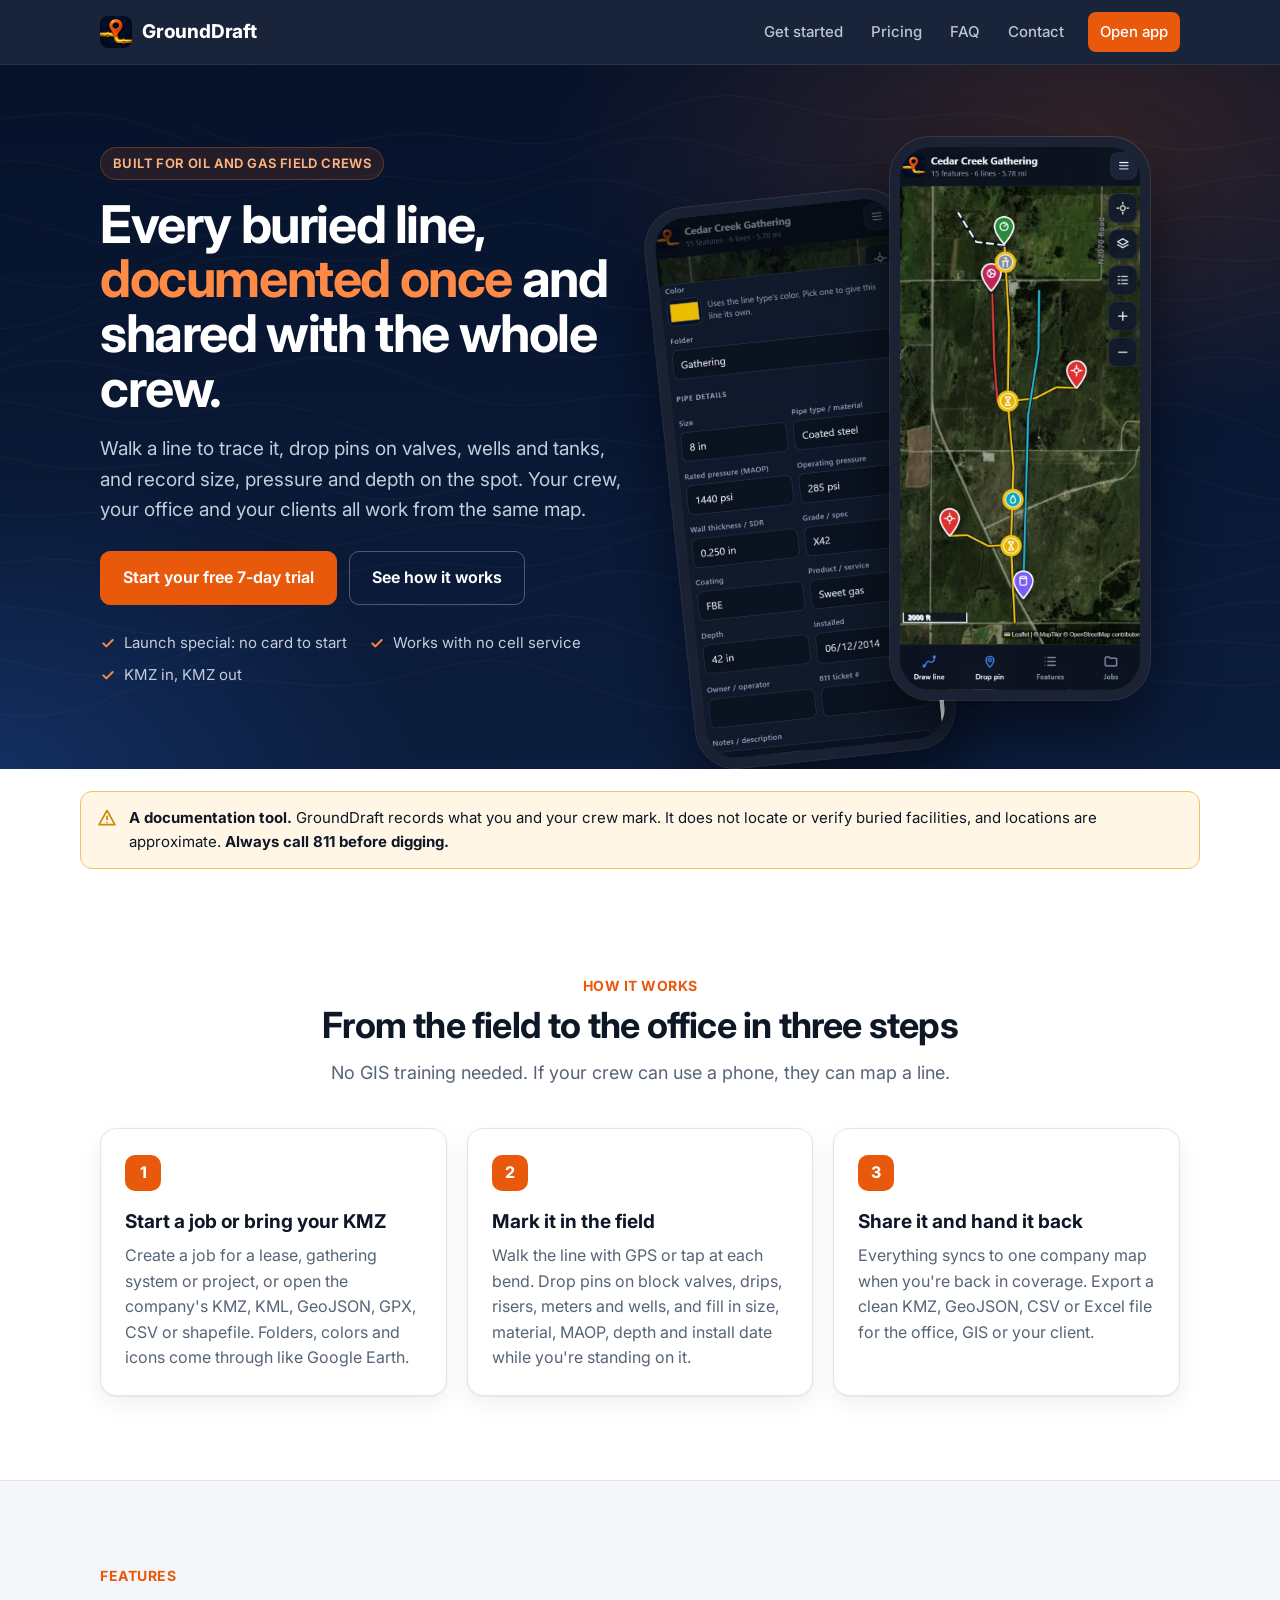
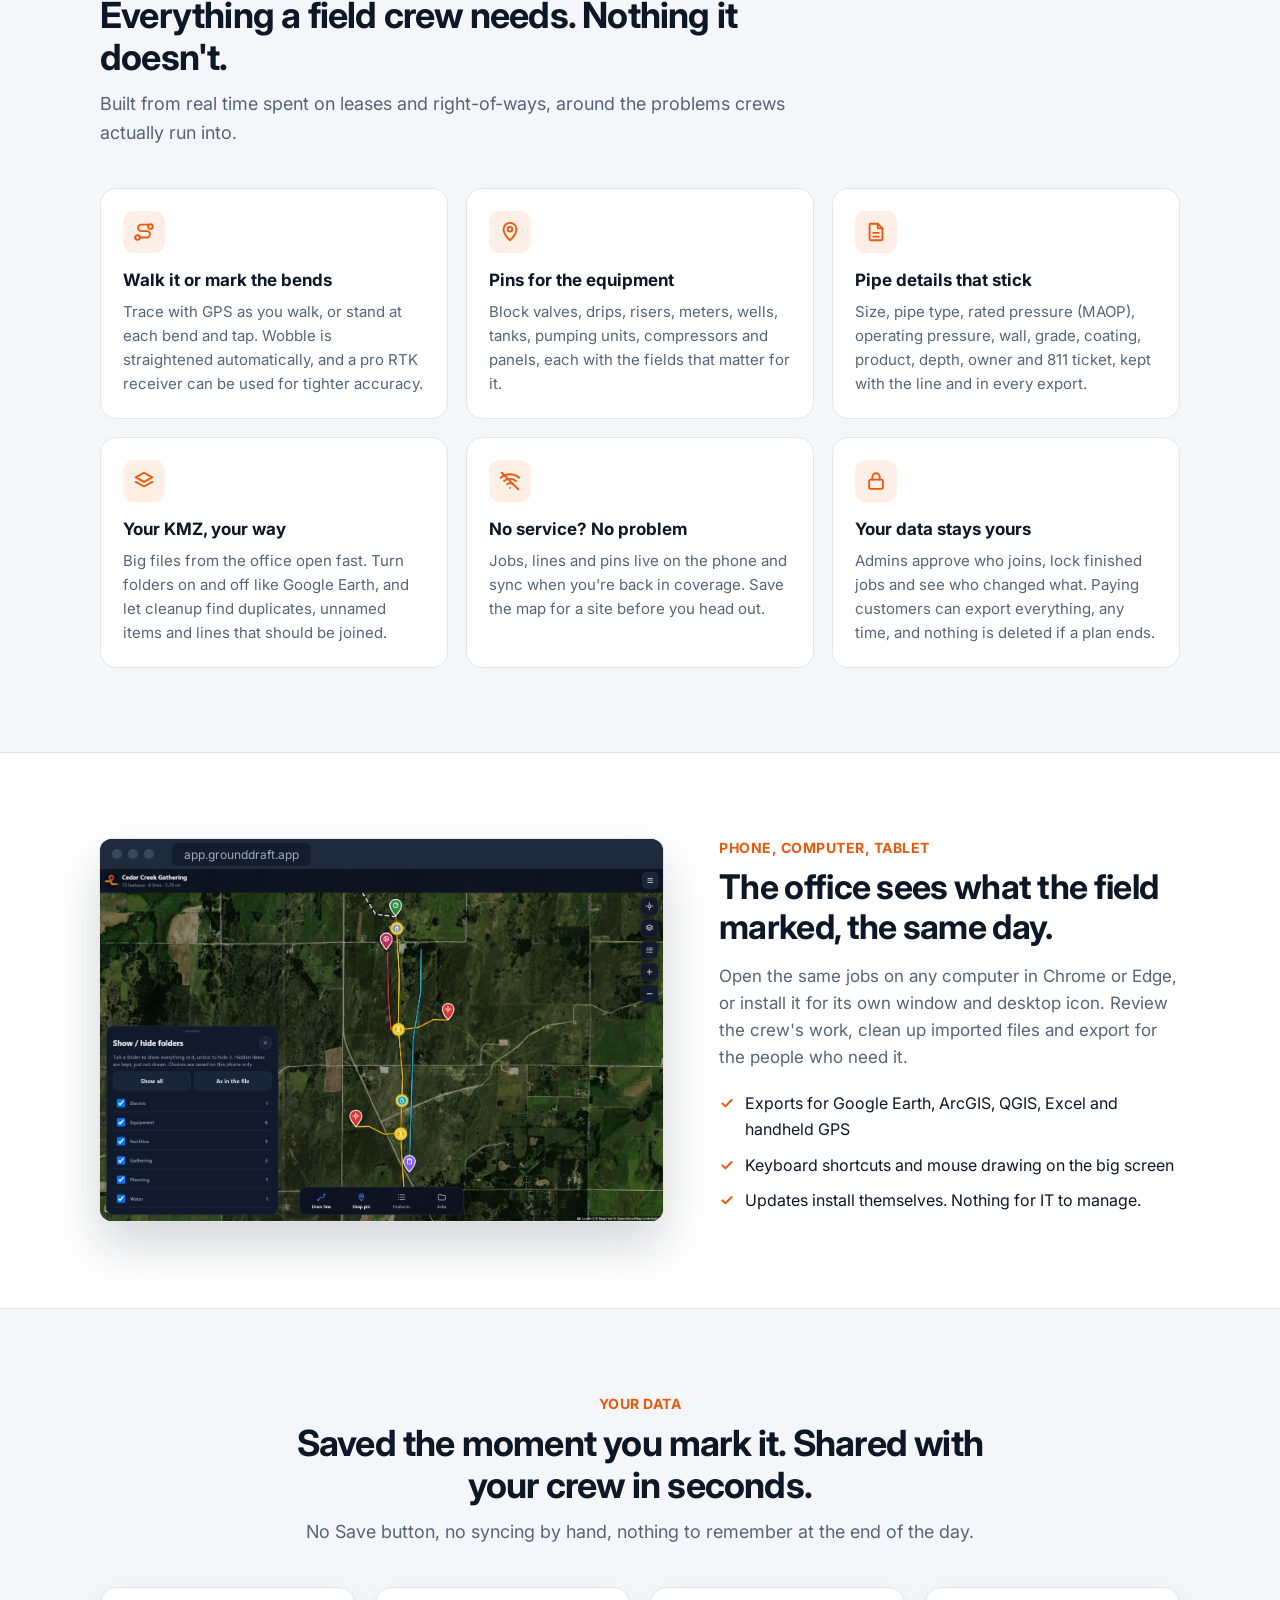
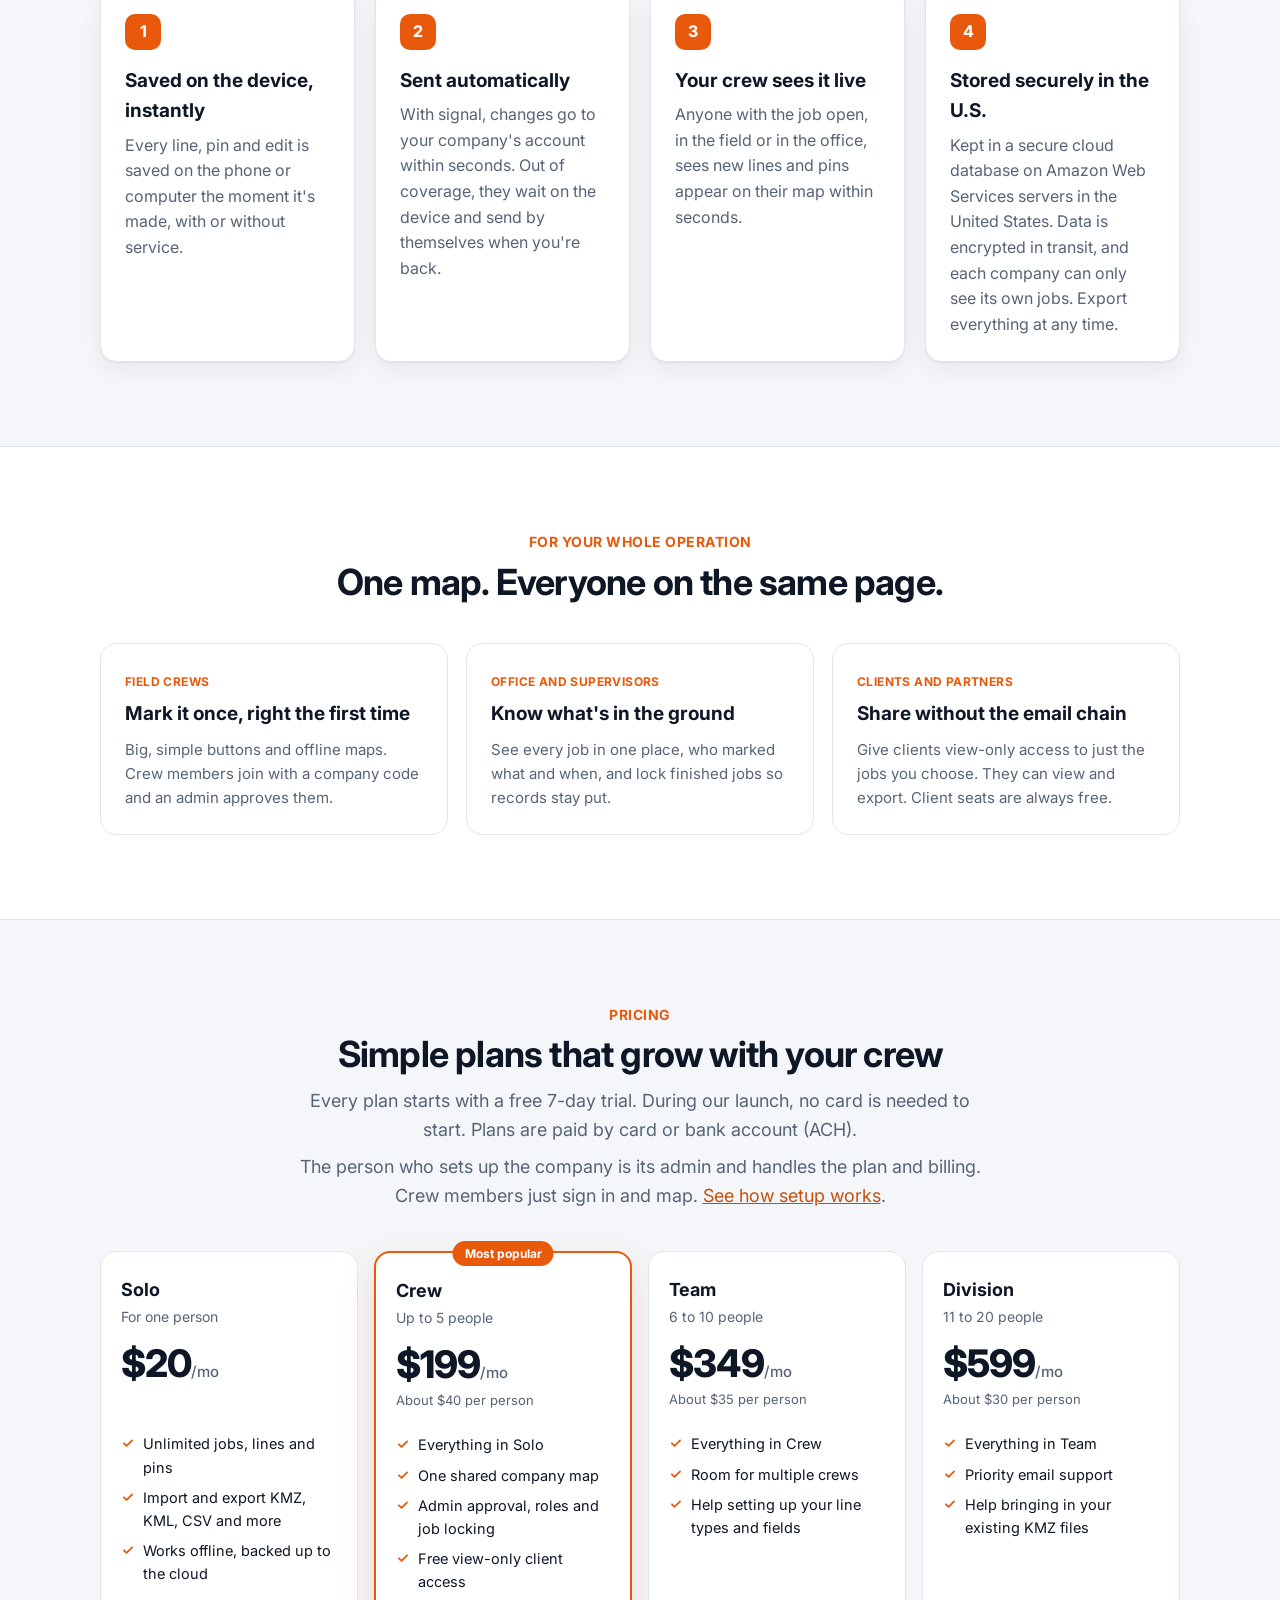
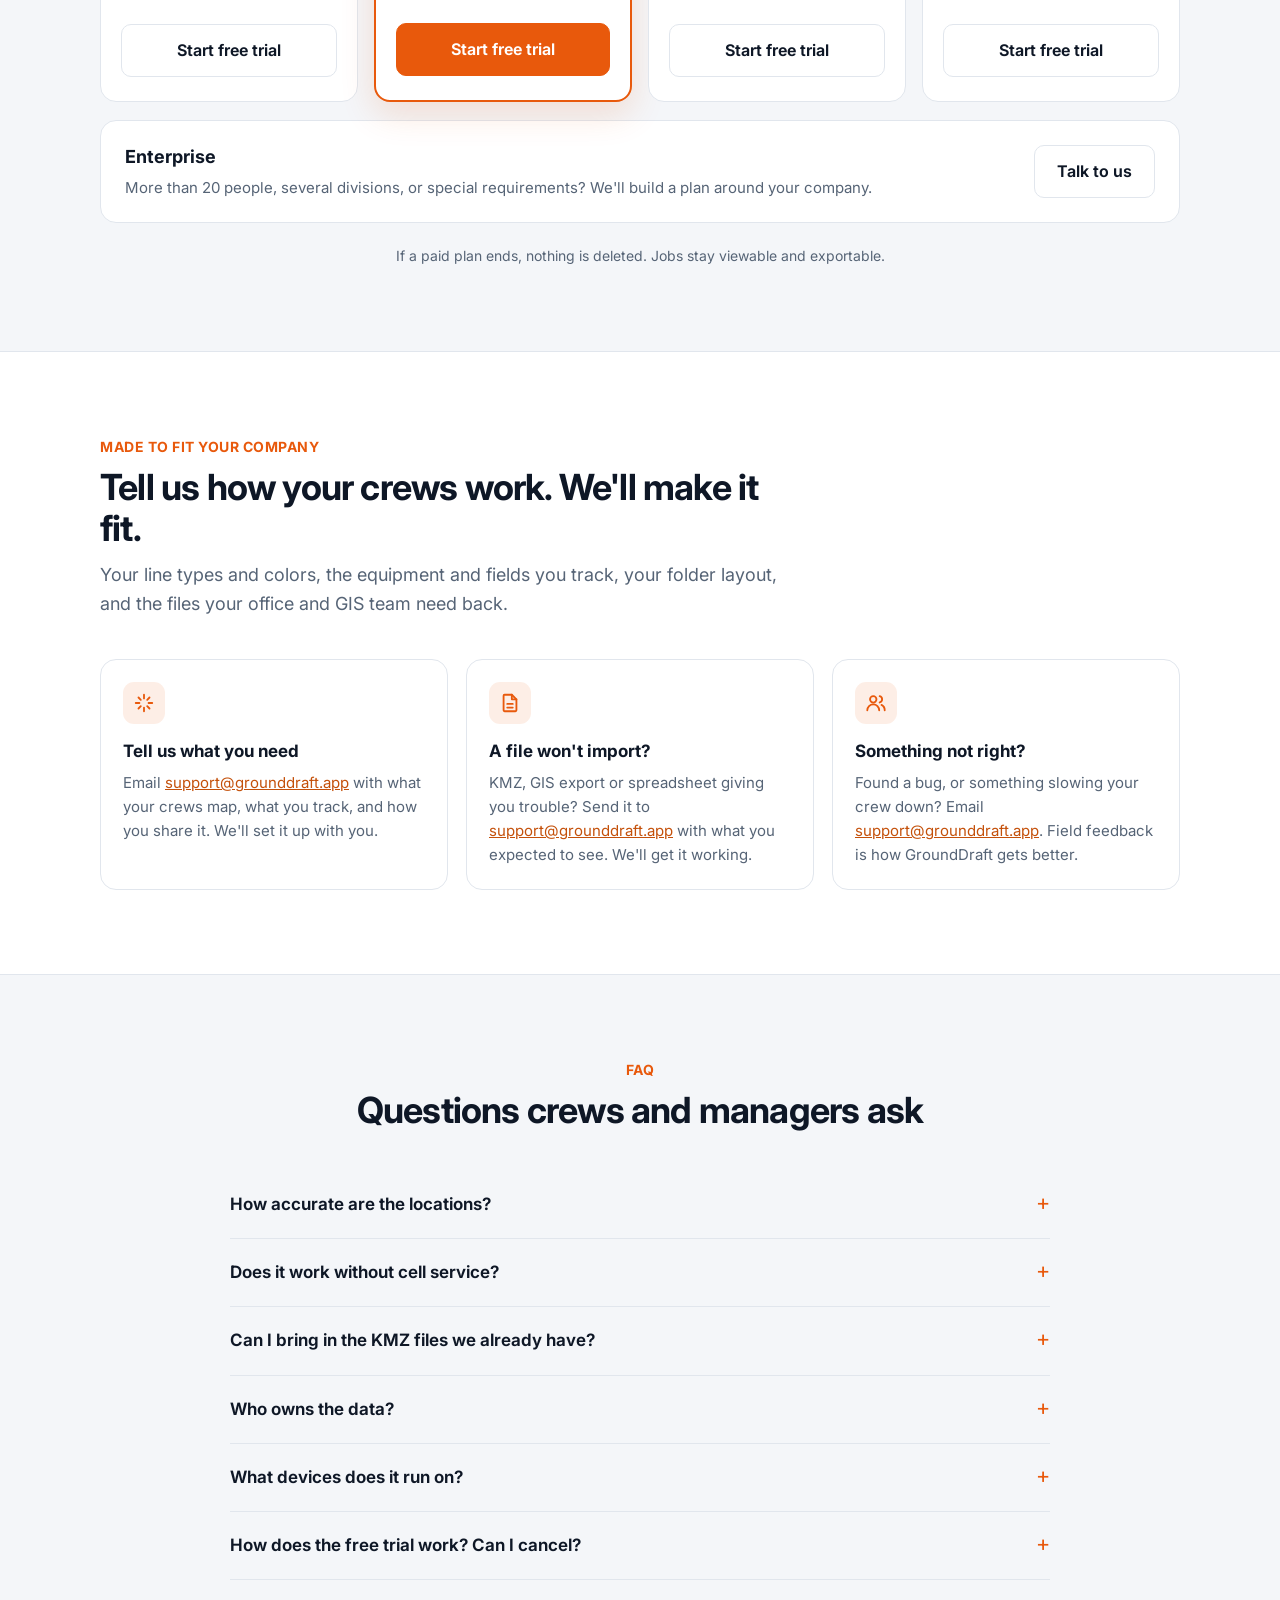
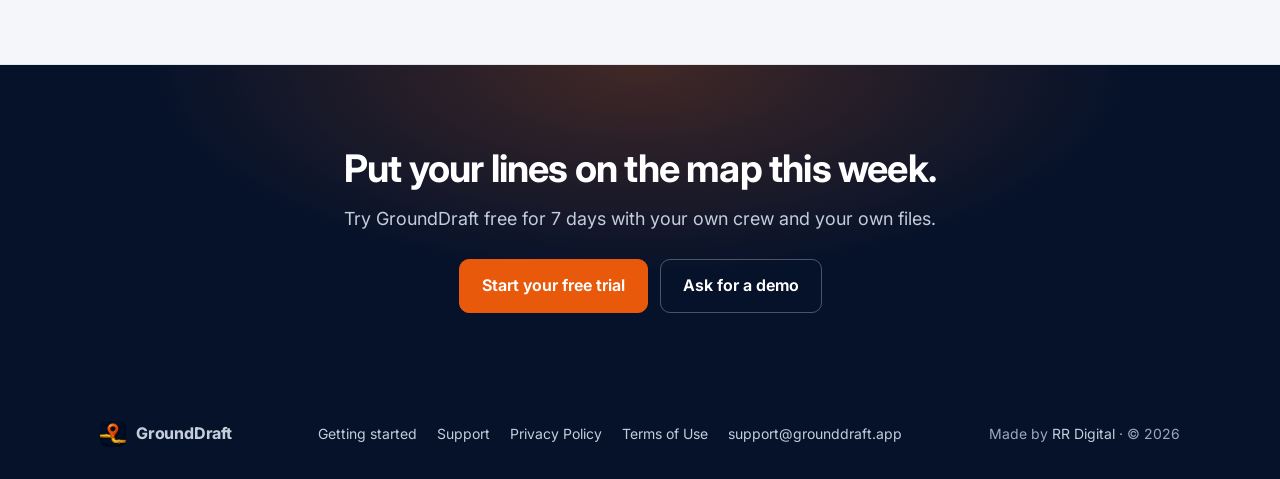
==== index.html @ 64455c48 "Launch wording: no card needed to start the trial Co-Authored-By: Claude Opus 5.5 <noreply@anthropic" ====
<!doctype html>
<html lang="en">
<head>
<meta charset="utf-8">
<meta name="viewport" content="width=device-width,initial-scale=1">
<title>GroundDraft · Buried line and equipment mapping for field crews</title>
<meta name="description" content="GroundDraft: document buried lines and equipment from your phone. Trace lines, drop pins, share one map with your crew and the office, and export clean KMZ files. Works with no service.">
<meta name="theme-color" content="#06122a">
<meta property="og:title" content="GroundDraft">
<meta property="og:description" content="Document buried lines and equipment from your phone. One map for the crew, the office and your clients.">
<meta property="og:image" content="https://grounddraft.app/img/icon-512.png">
<meta property="og:url" content="https://grounddraft.app/">
<link rel="icon" href="img/icon.png" type="image/png">
<link rel="apple-touch-icon" href="img/apple-touch-icon.png">
<link rel="preconnect" href="https://fonts.googleapis.com">
<link rel="preconnect" href="https://fonts.gstatic.com" crossorigin>
<link href="https://fonts.googleapis.com/css2?family=Inter:wght@400;500;600;700;800&display=swap" rel="stylesheet">
<link rel="stylesheet" href="style.css">
</head>
<body>
<svg width="0" height="0" style="position:absolute" aria-hidden="true">
  <symbol id="i-check" viewBox="0 0 24 24" fill="none" stroke="currentColor" stroke-width="3" stroke-linecap="round" stroke-linejoin="round"><path d="M5 12.5l4.5 4.5L19 7.5"/></symbol>
  <symbol id="i-warn" viewBox="0 0 24 24" fill="none" stroke="currentColor" stroke-width="2" stroke-linecap="round" stroke-linejoin="round"><path d="M12 3l9.5 17h-19z"/><path d="M12 10v4M12 17.5v.01"/></symbol>
  <symbol id="i-route" viewBox="0 0 24 24" fill="none" stroke="currentColor" stroke-width="2" stroke-linecap="round" stroke-linejoin="round"><circle cx="5" cy="18" r="2.5"/><circle cx="19" cy="6" r="2.5"/><path d="M7.5 18H15a3.5 3.5 0 000-7H9a3.5 3.5 0 010-7h7.5"/></symbol>
  <symbol id="i-pin" viewBox="0 0 24 24" fill="none" stroke="currentColor" stroke-width="2" stroke-linecap="round" stroke-linejoin="round"><path d="M12 21s-7-6.3-7-12a7 7 0 0114 0c0 5.7-7 12-7 12z"/><circle cx="12" cy="9" r="2.5"/></symbol>
  <symbol id="i-file" viewBox="0 0 24 24" fill="none" stroke="currentColor" stroke-width="2" stroke-linecap="round" stroke-linejoin="round"><path d="M14 3H6a1 1 0 00-1 1v16a1 1 0 001 1h12a1 1 0 001-1V8z"/><path d="M14 3v5h5M9 13h6M9 17h6"/></symbol>
  <symbol id="i-users" viewBox="0 0 24 24" fill="none" stroke="currentColor" stroke-width="2" stroke-linecap="round" stroke-linejoin="round"><circle cx="9" cy="8" r="3.5"/><path d="M2.5 20a6.5 6.5 0 0113 0"/><path d="M16 4.6a3.5 3.5 0 010 6.8M18 14a6.5 6.5 0 013.5 6"/></symbol>
  <symbol id="i-offline" viewBox="0 0 24 24" fill="none" stroke="currentColor" stroke-width="2" stroke-linecap="round" stroke-linejoin="round"><path d="M2 8.5a15 15 0 0120 0M5.5 12a10 10 0 0113 0M9 15.5a5 5 0 016 0"/><path d="M12 19.5v.01M3 3l18 18"/></symbol>
  <symbol id="i-desk" viewBox="0 0 24 24" fill="none" stroke="currentColor" stroke-width="2" stroke-linecap="round" stroke-linejoin="round"><rect x="3" y="4" width="18" height="12" rx="1.5"/><path d="M8 20h8M12 16v4"/></symbol>
  <symbol id="i-sparkle" viewBox="0 0 24 24" fill="none" stroke="currentColor" stroke-width="2" stroke-linecap="round" stroke-linejoin="round"><path d="M12 3v4M12 17v4M3 12h4M17 12h4M6 6l2.5 2.5M15.5 15.5L18 18M6 18l2.5-2.5M15.5 8.5L18 6"/></symbol>
  <symbol id="i-layers" viewBox="0 0 24 24" fill="none" stroke="currentColor" stroke-width="2" stroke-linecap="round" stroke-linejoin="round"><path d="M12 3l9 5-9 5-9-5z"/><path d="M3 13l9 5 9-5"/></symbol>
  <symbol id="i-lock" viewBox="0 0 24 24" fill="none" stroke="currentColor" stroke-width="2" stroke-linecap="round" stroke-linejoin="round"><rect x="4.5" y="10.5" width="15" height="10" rx="2"/><path d="M8 10.5V7.5a4 4 0 018 0v3"/></symbol>
</svg>

<header class="site"><div class="wrap">
  <a class="brand" href="index.html"><img src="img/icon.png" alt="" width="32" height="32"><span>GroundDraft</span></a>
  <nav>
    <a class="nav-hide" href="start.html">Get started</a>
    <a class="nav-hide" href="#pricing">Pricing</a>
    <a class="nav-hide" href="#faq">FAQ</a>
    <a class="nav-hide" href="#contact">Contact</a>
    <a class="nav-cta" href="https://app.grounddraft.app/">Open app</a>
  </nav>
</div></header>

<section class="hero-band">
  <div class="wrap hero-grid">
    <div>
      <span class="eyebrow">Built for oil and gas field crews</span>
      <h1>Every buried line, <em>documented once</em> and shared with the whole crew.</h1>
      <p class="lead">Walk a line to trace it, drop pins on valves, wells and tanks, and record size, pressure and
        depth on the spot. Your crew, your office and your clients all work from the same map.</p>
      <div class="cta">
        <a class="button primary" href="https://app.grounddraft.app/">Start your free 7-day trial</a>
        <a class="button ghost" href="#how">See how it works</a>
      </div>
      <ul class="hero-points">
        <li><svg width="16" height="16"><use href="#i-check"/></svg>Launch special: no card to start</li>
        <li><svg width="16" height="16"><use href="#i-check"/></svg>Works with no cell service</li>
        <li><svg width="16" height="16"><use href="#i-check"/></svg>KMZ in, KMZ out</li>
      </ul>
    </div>
    <div class="hero-art" aria-hidden="true">
      <div class="phone back"><img src="img/shot-details.jpg" alt="" width="632" height="1368"></div>
      <div class="phone front"><img src="img/shot-map.jpg" alt="" width="632" height="1368"></div>
    </div>
  </div>
</section>

<div class="wrap safety-row">
  <div class="safety"><svg width="20" height="20"><use href="#i-warn"/></svg>
    <div><b>A documentation tool.</b> GroundDraft records what you and your crew mark. It does not locate or verify
    buried facilities, and locations are approximate. <b>Always call 811 before digging.</b></div></div>
</div>

<section class="block" id="how">
  <div class="wrap">
    <div class="section-head center">
      <p class="kicker">How it works</p>
      <h2>From the field to the office in three steps</h2>
      <p>No GIS training needed. If your crew can use a phone, they can map a line.</p>
    </div>
    <div class="steps">
      <div class="step"><h3>Start a job or bring your KMZ</h3>
        <p>Create a job for a lease, gathering system or project, or open the company's KMZ, KML, GeoJSON, GPX,
        CSV or shapefile. Folders, colors and icons come through like Google Earth.</p></div>
      <div class="step"><h3>Mark it in the field</h3>
        <p>Walk the line with GPS or tap at each bend. Drop pins on block valves, drips, risers, meters and wells,
        and fill in size, material, MAOP, depth and install date while you're standing on it.</p></div>
      <div class="step"><h3>Share it and hand it back</h3>
        <p>Everything syncs to one company map when you're back in coverage. Export a clean KMZ, GeoJSON, CSV or
        Excel file for the office, GIS or your client.</p></div>
    </div>
  </div>
</section>

<section class="block alt" id="features">
  <div class="wrap">
    <div class="section-head">
      <p class="kicker">Features</p>
      <h2>Everything a field crew needs. Nothing it doesn't.</h2>
      <p>Built from real time spent on leases and right-of-ways, around the problems crews actually run into.</p>
    </div>
    <div class="features">
      <div class="feature"><div class="ic"><svg width="22" height="22"><use href="#i-route"/></svg></div>
        <h3>Walk it or mark the bends</h3><p>Trace with GPS as you walk, or stand at each bend and tap. Wobble is
        straightened automatically, and a pro RTK receiver can be used for tighter accuracy.</p></div>
      <div class="feature"><div class="ic"><svg width="22" height="22"><use href="#i-pin"/></svg></div>
        <h3>Pins for the equipment</h3><p>Block valves, drips, risers, meters, wells, tanks, pumping units,
        compressors and panels, each with the fields that matter for it.</p></div>
      <div class="feature"><div class="ic"><svg width="22" height="22"><use href="#i-file"/></svg></div>
        <h3>Pipe details that stick</h3><p>Size, pipe type, rated pressure (MAOP), operating pressure, wall,
        grade, coating, product, depth, owner and 811 ticket, kept with the line and in every export.</p></div>
      <div class="feature"><div class="ic"><svg width="22" height="22"><use href="#i-layers"/></svg></div>
        <h3>Your KMZ, your way</h3><p>Big files from the office open fast. Turn folders on and off like Google
        Earth, and let cleanup find duplicates, unnamed items and lines that should be joined.</p></div>
      <div class="feature"><div class="ic"><svg width="22" height="22"><use href="#i-offline"/></svg></div>
        <h3>No service? No problem</h3><p>Jobs, lines and pins live on the phone and sync when you're back in
        coverage. Save the map for a site before you head out.</p></div>
      <div class="feature"><div class="ic"><svg width="22" height="22"><use href="#i-lock"/></svg></div>
        <h3>Your data stays yours</h3><p>Admins approve who joins, lock finished jobs and see who changed what.
        Paying customers can export everything, any time, and nothing is deleted if a plan ends.</p></div>
    </div>
  </div>
</section>

<section class="block">
  <div class="wrap split flip">
    <div class="browser">
      <div class="bar"><i></i><i></i><i></i><span>app.grounddraft.app</span></div>
      <img src="img/shot-desktop.jpg" alt="GroundDraft on a computer, showing a gathering system map with folders turned on and off" width="1389" height="868" loading="lazy">
    </div>
    <div class="copy">
      <p class="kicker">Phone, computer, tablet</p>
      <h2>The office sees what the field marked, the same day.</h2>
      <p>Open the same jobs on any computer in Chrome or Edge, or install it for its own window and desktop icon.
        Review the crew's work, clean up imported files and export for the people who need it.</p>
      <ul class="checks">
        <li><svg width="16" height="16"><use href="#i-check"/></svg>Exports for Google Earth, ArcGIS, QGIS, Excel and handheld GPS</li>
        <li><svg width="16" height="16"><use href="#i-check"/></svg>Keyboard shortcuts and mouse drawing on the big screen</li>
        <li><svg width="16" height="16"><use href="#i-check"/></svg>Updates install themselves. Nothing for IT to manage.</li>
      </ul>
    </div>
  </div>
</section>

<section class="block alt" id="data">
  <div class="wrap">
    <div class="section-head center">
      <p class="kicker">Your data</p>
      <h2>Saved the moment you mark it. Shared with your crew in seconds.</h2>
      <p>No Save button, no syncing by hand, nothing to remember at the end of the day.</p>
    </div>
    <div class="steps data-steps">
      <div class="step"><h3>Saved on the device, instantly</h3>
        <p>Every line, pin and edit is saved on the phone or computer the moment it's made, with or without service.</p></div>
      <div class="step"><h3>Sent automatically</h3>
        <p>With signal, changes go to your company's account within seconds. Out of coverage, they wait on the device
        and send by themselves when you're back.</p></div>
      <div class="step"><h3>Your crew sees it live</h3>
        <p>Anyone with the job open, in the field or in the office, sees new lines and pins appear on their map within
        seconds.</p></div>
      <div class="step"><h3>Stored securely in the U.S.</h3>
        <p>Kept in a secure cloud database on Amazon Web Services servers in the United States. Data is encrypted in
        transit, and each company can only see its own jobs. Export everything at any time.</p></div>
    </div>
  </div>
</section>

<section class="block">
  <div class="wrap">
    <div class="section-head center">
      <p class="kicker">For your whole operation</p>
      <h2>One map. Everyone on the same page.</h2>
    </div>
    <div class="roles">
      <div class="role"><span class="tag">Field crews</span><h3>Mark it once, right the first time</h3>
        <p>Big, simple buttons and offline maps. Crew members join with a company code and an
        admin approves them.</p></div>
      <div class="role"><span class="tag">Office and supervisors</span><h3>Know what's in the ground</h3>
        <p>See every job in one place, who marked what and when, and lock finished jobs so records stay put.</p></div>
      <div class="role"><span class="tag">Clients and partners</span><h3>Share without the email chain</h3>
        <p>Give clients view-only access to just the jobs you choose. They can view and export. Client seats are
        always free.</p></div>
    </div>
  </div>
</section>

<section class="block alt" id="pricing">
  <div class="wrap">
    <div class="section-head center">
      <p class="kicker">Pricing</p>
      <h2>Simple plans that grow with your crew</h2>
      <p>Every plan starts with a free 7-day trial. During our launch, no card is needed to start. Plans are paid by card or bank account (ACH).</p>
      <p style="margin-top:8px">The person who sets up the company is its admin and handles the plan and billing. Crew members just sign in and map. <a href="start.html">See how setup works</a>.</p>
    </div>
    <div class="plans">
      <div class="plan"><h3>Solo</h3><p class="who">For one person</p>
        <p class="price">$20<span>/mo</span></p><p class="per">&nbsp;</p>
        <ul>
          <li><svg width="14" height="14"><use href="#i-check"/></svg>Unlimited jobs, lines and pins</li>
          <li><svg width="14" height="14"><use href="#i-check"/></svg>Import and export KMZ, KML, CSV and more</li>
          <li><svg width="14" height="14"><use href="#i-check"/></svg>Works offline, backed up to the cloud</li>
        </ul>
        <a class="button block" href="https://app.grounddraft.app/">Start free trial</a></div>
      <div class="plan popular"><span class="badge">Most popular</span><h3>Crew</h3><p class="who">Up to 5 people</p>
        <p class="price">$199<span>/mo</span></p><p class="per">About $40 per person</p>
        <ul>
          <li><svg width="14" height="14"><use href="#i-check"/></svg>Everything in Solo</li>
          <li><svg width="14" height="14"><use href="#i-check"/></svg>One shared company map</li>
          <li><svg width="14" height="14"><use href="#i-check"/></svg>Admin approval, roles and job locking</li>
          <li><svg width="14" height="14"><use href="#i-check"/></svg>Free view-only client access</li>
        </ul>
        <a class="button primary block" href="https://app.grounddraft.app/">Start free trial</a></div>
      <div class="plan"><h3>Team</h3><p class="who">6 to 10 people</p>
        <p class="price">$349<span>/mo</span></p><p class="per">About $35 per person</p>
        <ul>
          <li><svg width="14" height="14"><use href="#i-check"/></svg>Everything in Crew</li>
          <li><svg width="14" height="14"><use href="#i-check"/></svg>Room for multiple crews</li>
          <li><svg width="14" height="14"><use href="#i-check"/></svg>Help setting up your line types and fields</li>
        </ul>
        <a class="button block" href="https://app.grounddraft.app/">Start free trial</a></div>
      <div class="plan"><h3>Division</h3><p class="who">11 to 20 people</p>
        <p class="price">$599<span>/mo</span></p><p class="per">About $30 per person</p>
        <ul>
          <li><svg width="14" height="14"><use href="#i-check"/></svg>Everything in Team</li>
          <li><svg width="14" height="14"><use href="#i-check"/></svg>Priority email support</li>
          <li><svg width="14" height="14"><use href="#i-check"/></svg>Help bringing in your existing KMZ files</li>
        </ul>
        <a class="button block" href="https://app.grounddraft.app/">Start free trial</a></div>
    </div>
    <div class="enterprise">
      <div><h3>Enterprise</h3><p>More than 20 people, several divisions, or special requirements? We'll build a plan around your company.</p></div>
      <a class="button" href="mailto:support@grounddraft.app?subject=GroundDraft%20Enterprise">Talk to us</a>
    </div>
    <p class="fine">If a paid plan ends, nothing is deleted. Jobs stay viewable and exportable.</p>
  </div>
</section>

<section class="block" id="contact">
  <div class="wrap">
    <div class="section-head">
      <p class="kicker">Made to fit your company</p>
      <h2>Tell us how your crews work. We'll make it fit.</h2>
      <p>Your line types and colors, the equipment and fields you track, your folder layout, and the files your
        office and GIS team need back.</p>
    </div>
    <div class="features">
      <div class="feature"><div class="ic"><svg width="22" height="22"><use href="#i-sparkle"/></svg></div>
        <h3>Tell us what you need</h3><p>Email <a href="mailto:support@grounddraft.app?subject=GroundDraft%20for%20our%20company">support@grounddraft.app</a>
        with what your crews map, what you track, and how you share it. We'll set it up with you.</p></div>
      <div class="feature"><div class="ic"><svg width="22" height="22"><use href="#i-file"/></svg></div>
        <h3>A file won't import?</h3><p>KMZ, GIS export or spreadsheet giving you trouble? Send it to
        <a href="mailto:support@grounddraft.app?subject=File%20won%27t%20import">support@grounddraft.app</a>
        with what you expected to see. We'll get it working.</p></div>
      <div class="feature"><div class="ic"><svg width="22" height="22"><use href="#i-users"/></svg></div>
        <h3>Something not right?</h3><p>Found a bug, or something slowing your crew down? Email
        <a href="mailto:support@grounddraft.app?subject=GroundDraft%20feedback">support@grounddraft.app</a>.
        Field feedback is how GroundDraft gets better.</p></div>
    </div>
  </div>
</section>

<section class="block alt" id="faq">
  <div class="wrap">
    <div class="section-head center">
      <p class="kicker">FAQ</p>
      <h2>Questions crews and managers ask</h2>
    </div>
    <div class="faq">
      <details><summary>How accurate are the locations?</summary>
        <p>Phone GPS is usually within about 10 to 16 feet in open sky, and less accurate near buildings, trees or
        equipment. A professional RTK receiver can get within inches when it's set up correctly. Every point keeps
        its accuracy reading, so you always know how good a mark is. GroundDraft is a documentation tool: it does not
        locate or verify buried facilities, and you should always call 811 before digging.</p></details>
      <details><summary>Does it work without cell service?</summary>
        <p>Yes. Jobs, lines and pins are saved on the device and sync when you're back in coverage. Save the map
        for an area before you head out and the background imagery is there too.</p></details>
      <details><summary>Can I bring in the KMZ files we already have?</summary>
        <p>Yes. GroundDraft opens KMZ, KML, GeoJSON, GPX, CSV and shapefiles, keeps their folders, colors, icons
        and names, and exports back to the same formats. If a file gives you trouble, email it to us and we'll get
        it working.</p></details>
      <details><summary>Who owns the data?</summary>
        <p>You and your company do. Paying customers can export every job at any time. We don't sell your data,
        and if a paid plan ends nothing is deleted: jobs stay viewable and exportable. See the <a href="privacy.html">Privacy Policy</a>.</p></details>
      <details><summary>What devices does it run on?</summary>
        <p>iPhone (App Store version coming soon), plus any computer, tablet or Android phone through
        <a href="https://app.grounddraft.app/">app.grounddraft.app</a>, which you can install for its own icon
        and window.</p></details>
      <details><summary>How does the free trial work? Can I cancel?</summary>
        <p>Sign up and you get 7 days free. <b>During our launch, no card is needed to start.</b> When paid plans open,
        you pick a plan and pay by card or bank account (or your Apple ID on iPhone); nothing is charged until your trial ends. During the trial you can import, map, view
        and share with your crew; exporting unlocks with your first payment. After that you're charged automatically
        each month, and a receipt with the invoice is emailed after every payment. Plans are month to month, so you can
        cancel at any time. Clients you share jobs with never need a plan.</p></details>
    </div>
  </div>
</section>

<section class="final">
  <div class="wrap">
    <h2>Put your lines on the map this week.</h2>
    <p>Try GroundDraft free for 7 days with your own crew and your own files.</p>
    <div class="cta">
      <a class="button primary" href="https://app.grounddraft.app/">Start your free trial</a>
      <a class="button ghost" href="mailto:support@grounddraft.app?subject=GroundDraft%20demo">Ask for a demo</a>
    </div>
  </div>
</section>

<footer class="site"><div class="wrap">
  <a class="brand" href="index.html"><img src="img/icon.png" alt="" width="26" height="26"><span>GroundDraft</span></a>
  <div class="links">
    <a href="start.html">Getting started</a><a href="support.html">Support</a><a href="privacy.html">Privacy Policy</a><a href="terms.html">Terms of Use</a>
    <a href="mailto:support@grounddraft.app">support@grounddraft.app</a>
  </div>
  <div>Made by <a href="https://rrdigital.app/">RR Digital</a> · © 2026</div>
</div></footer>
<!-- Cloudflare Web Analytics: counts visits without cookies --><script defer src='https://static.cloudflareinsights.com/beacon.min.js' data-cf-beacon='{"token": "ceca91ece9524c42bbc29e8f4c7ce8b6"}'></script>
</body>
</html>
---- style.css ----
:root {
  --bg: #ffffff;
  --panel: #f4f6f9;
  --card: #ffffff;
  --text: #0e1726;
  --muted: #566476;
  --line: #e1e6ed;
  --accent: #e8590c;
  --accent-hover: #c94b06;
  --link: #c4500a;
  --navy: #06122a;
  --navy-2: #0c1d3d;
  --warn-bg: #fff6e5;
  --warn-line: #f0c36d;
  --shadow: 0 1px 2px rgba(14, 23, 38, .06), 0 8px 24px rgba(14, 23, 38, .06);
}
@media (prefers-color-scheme: dark) {
  :root {
    --bg: #0a111d;
    --panel: #0f1a2b;
    --card: #111d30;
    --text: #e8edf4;
    --muted: #9aa8ba;
    --line: #1f2d44;
    --accent: #f26a1b;
    --accent-hover: #ff7d33;
    --link: #ff8a45;
    --warn-bg: #2b2414;
    --warn-line: #7a5d1e;
    --shadow: 0 1px 2px rgba(0, 0, 0, .3), 0 8px 24px rgba(0, 0, 0, .25);
  }
}
* { box-sizing: border-box; }
html { scroll-behavior: smooth; }
body {
  margin: 0;
  background: var(--bg);
  color: var(--text);
  font: 16px/1.6 "Inter", -apple-system, BlinkMacSystemFont, "Segoe UI", Roboto, Helvetica, Arial, sans-serif;
  -webkit-font-smoothing: antialiased;
}
a { color: var(--link); }
img { max-width: 100%; height: auto; }
.wrap { max-width: 1120px; margin: 0 auto; padding-left: 20px; padding-right: 20px; }
.narrow { max-width: 860px; }

/* ---------- header ---------- */
header.site {
  position: sticky; top: 0; z-index: 10;
  background: rgba(6, 18, 42, .92); backdrop-filter: saturate(1.4) blur(10px); -webkit-backdrop-filter: saturate(1.4) blur(10px);
  border-bottom: 1px solid rgba(255, 255, 255, .08);
}
header.site .wrap { display: flex; align-items: center; justify-content: space-between; gap: 16px; height: 64px; }
.brand { display: flex; align-items: center; gap: 10px; font-weight: 750; font-size: 19px; color: #fff; text-decoration: none; letter-spacing: -.2px; }
.brand img { display: block; width: 32px; height: 32px; border-radius: 8px; }
nav { display: flex; align-items: center; gap: 4px; }
nav a { color: #b9c4d4; text-decoration: none; font-size: 15px; font-weight: 500; padding: 8px 12px; border-radius: 8px; }
nav a:hover { color: #fff; background: rgba(255, 255, 255, .06); }
nav a.nav-cta { color: #fff; background: var(--accent); margin-left: 8px; }
nav a.nav-cta:hover { background: var(--accent-hover); }
@media (max-width: 760px) {
  nav a.nav-hide { display: none; }
}

/* ---------- type ---------- */
main.wrap { padding-top: 40px; padding-bottom: 56px; }
h1 { font-size: 34px; line-height: 1.15; margin: 0 0 12px; letter-spacing: -.6px; }
h2 { font-size: 24px; line-height: 1.25; margin: 40px 0 10px; letter-spacing: -.3px; }
h3 { font-size: 17px; margin: 22px 0 6px; }
.lead { font-size: 19px; color: var(--muted); margin: 0 0 8px; }
.meta { color: var(--muted); font-size: 14px; }
ul { padding-left: 22px; }
li { margin: 4px 0; }

/* ---------- buttons ---------- */
.cta { display: flex; flex-wrap: wrap; gap: 12px; margin-top: 26px; }
.button {
  display: inline-flex; align-items: center; justify-content: center; gap: 8px;
  padding: 13px 22px; border-radius: 10px; text-decoration: none; font-weight: 650; font-size: 16px;
  border: 1px solid var(--line); background: var(--card); color: var(--text); transition: background .15s, border-color .15s;
}
.button:hover { border-color: var(--muted); }
.button.primary { background: var(--accent); border-color: var(--accent); color: #fff; }
.button.primary:hover { background: var(--accent-hover); border-color: var(--accent-hover); }
.button.ghost { background: transparent; color: #fff; border-color: rgba(255, 255, 255, .28); }
.button.ghost:hover { border-color: #fff; background: rgba(255, 255, 255, .06); }
.button.block { display: flex; width: 100%; }

/* ---------- hero ---------- */
.hero-band {
  position: relative; overflow: hidden; color: #fff;
  background:
    radial-gradient(900px 500px at 85% 10%, rgba(242, 106, 27, .18), transparent 60%),
    radial-gradient(700px 500px at 0% 100%, rgba(44, 110, 220, .22), transparent 60%),
    linear-gradient(180deg, var(--navy) 0%, var(--navy-2) 100%);
}
.hero-band::before {
  content: ""; position: absolute; inset: 0; opacity: .5; pointer-events: none;
  background-image: url("img/contours.svg"); background-size: 900px auto; background-position: center;
}
.hero-grid {
  position: relative; display: grid; grid-template-columns: 1.05fr .95fr; gap: 40px; align-items: center;
  padding-top: 72px; padding-bottom: 72px;
}
.eyebrow {
  display: inline-flex; align-items: center; gap: 8px; font-size: 13px; font-weight: 650; letter-spacing: .4px;
  text-transform: uppercase; color: #ffb27d; background: rgba(242, 106, 27, .12); border: 1px solid rgba(242, 106, 27, .3);
  padding: 5px 12px; border-radius: 999px; margin-bottom: 18px;
}
.hero-band h1 { font-size: 52px; line-height: 1.05; letter-spacing: -1.4px; margin: 0 0 18px; }
.hero-band h1 em { font-style: normal; color: #ff8a45; }
.hero-band .lead { color: #c3cddb; font-size: 19px; max-width: 540px; }
.hero-points { display: flex; flex-wrap: wrap; gap: 8px 22px; margin: 26px 0 0; padding: 0; list-style: none; color: #c3cddb; font-size: 15px; }
.hero-points li { display: flex; align-items: center; gap: 8px; margin: 0; }
.hero-points svg { color: #ff8a45; flex: none; }
.hero-art { position: relative; height: 560px; }
.phone {
  position: absolute; width: 260px; aspect-ratio: 632 / 1368; border-radius: 40px; padding: 10px;
  background: #1a2233; box-shadow: 0 0 0 1px rgba(255, 255, 255, .12), 0 30px 60px rgba(0, 0, 0, .5);
}
.phone img { display: block; width: 100%; height: 100%; object-fit: cover; border-radius: 31px; }
.phone.front { right: 30px; top: 0; z-index: 2; }
.phone.back { right: 250px; top: 60px; transform: rotate(-6deg); opacity: .96; }

/* ---------- sections ---------- */
section.block { padding: 84px 0; }
section.block.alt { background: var(--panel); border-top: 1px solid var(--line); border-bottom: 1px solid var(--line); }
.section-head { max-width: 700px; margin: 0 0 40px; }
.section-head.center { margin-left: auto; margin-right: auto; text-align: center; }
.section-head .kicker { color: var(--accent); font-weight: 700; font-size: 14px; letter-spacing: .5px; text-transform: uppercase; margin: 0 0 8px; }
.section-head h2 { font-size: 36px; line-height: 1.15; letter-spacing: -.8px; margin: 0 0 12px; }
.section-head p { color: var(--muted); font-size: 18px; margin: 0; }

.safety {
  display: flex; gap: 12px; align-items: flex-start;
  background: var(--warn-bg); border: 1px solid var(--warn-line); border-radius: 12px; padding: 14px 16px; font-size: 15px;
}
.safety svg { flex: none; margin-top: 2px; color: #c98a00; }
.safety-row { padding: 22px 0; }

.steps { display: grid; grid-template-columns: repeat(3, 1fr); gap: 20px; counter-reset: step; }
.step { position: relative; background: var(--card); border: 1px solid var(--line); border-radius: 16px; padding: 26px 24px 24px; box-shadow: var(--shadow); }
.step::before {
  counter-increment: step; content: counter(step);
  display: grid; place-items: center; width: 36px; height: 36px; border-radius: 10px;
  background: var(--accent); color: #fff; font-weight: 750; margin-bottom: 16px;
}
.step h3 { margin: 0 0 6px; font-size: 19px; }
.step p { margin: 0; color: var(--muted); }

.features { display: grid; grid-template-columns: repeat(3, 1fr); gap: 18px; }
.feature { background: var(--card); border: 1px solid var(--line); border-radius: 16px; padding: 22px; }
.feature .ic {
  display: grid; place-items: center; width: 42px; height: 42px; border-radius: 11px; margin-bottom: 14px;
  background: rgba(232, 89, 12, .1); color: var(--accent);
}
.feature h3 { margin: 0 0 6px; font-size: 17px; }
.feature p { margin: 0; color: var(--muted); font-size: 15px; }

.split { display: grid; grid-template-columns: .9fr 1.1fr; gap: 56px; align-items: center; }
.split.flip { grid-template-columns: 1.1fr .9fr; }
.split .copy h2 { font-size: 34px; line-height: 1.15; letter-spacing: -.7px; margin: 0 0 14px; }
.split .copy p { color: var(--muted); font-size: 17px; }
.checks { list-style: none; padding: 0; margin: 20px 0 0; }
.checks li { display: flex; gap: 10px; margin: 10px 0; }
.checks svg { flex: none; margin-top: 4px; color: var(--accent); }
.browser { border-radius: 12px; overflow: hidden; background: #1a2233; box-shadow: 0 0 0 1px var(--line), 0 24px 50px rgba(14, 23, 38, .18); }
.browser .bar { display: flex; align-items: center; gap: 6px; height: 30px; padding: 0 12px; background: #1f2a3d; }
.browser .bar i { width: 10px; height: 10px; border-radius: 50%; background: #3a465b; }
.browser .bar span { margin-left: 12px; font-size: 12px; color: #9aa8ba; background: #141d2c; padding: 2px 12px; border-radius: 6px; }
.browser img { display: block; width: 100%; }
.phone.inline { position: relative; margin: 0 auto; width: 280px; }

.roles { display: grid; grid-template-columns: repeat(3, 1fr); gap: 18px; }
.role { background: var(--card); border: 1px solid var(--line); border-radius: 16px; padding: 24px; }
.role .tag { display: inline-block; font-size: 12px; font-weight: 700; letter-spacing: .4px; text-transform: uppercase; color: var(--accent); margin-bottom: 8px; }
.role h3 { margin: 0 0 8px; font-size: 19px; }
.role p { margin: 0; color: var(--muted); font-size: 15px; }

/* ---------- pricing ---------- */
.plans { display: grid; grid-template-columns: repeat(4, 1fr); gap: 16px; align-items: stretch; }
.plan {
  position: relative; display: flex; flex-direction: column;
  background: var(--card); border: 1px solid var(--line); border-radius: 16px; padding: 24px 20px;
}
.plan.popular { border: 2px solid var(--accent); box-shadow: 0 12px 34px rgba(232, 89, 12, .16); }
.plan .badge {
  position: absolute; top: -12px; left: 50%; transform: translateX(-50%); white-space: nowrap;
  background: var(--accent); color: #fff; font-size: 12px; font-weight: 700; padding: 3px 12px; border-radius: 999px;
}
.plan h3 { margin: 0; font-size: 18px; }
.plan .who { color: var(--muted); font-size: 14px; margin: 2px 0 14px; }
.plan .price { font-size: 38px; font-weight: 800; letter-spacing: -1px; margin: 0; line-height: 1.1; }
.plan .price span { font-size: 15px; font-weight: 500; color: var(--muted); letter-spacing: 0; }
.plan .per { color: var(--muted); font-size: 13px; margin: 4px 0 16px; min-height: 20px; }
.plan ul { list-style: none; padding: 0; margin: 0 0 22px; font-size: 14.5px; flex: 1; }
.plan li { display: flex; gap: 8px; margin: 7px 0; }
.plan li svg { flex: none; margin-top: 4px; color: var(--accent); }
.enterprise {
  display: flex; align-items: center; justify-content: space-between; gap: 20px; flex-wrap: wrap;
  margin-top: 18px; background: var(--card); border: 1px solid var(--line); border-radius: 16px; padding: 22px 24px;
}
.enterprise h3 { margin: 0 0 4px; font-size: 18px; }
.enterprise p { margin: 0; color: var(--muted); font-size: 15px; }
.fine { text-align: center; color: var(--muted); font-size: 14px; margin: 22px 0 0; }

/* ---------- faq ---------- */
.faq { max-width: 820px; margin: 0 auto; }
.faq details { border-bottom: 1px solid var(--line); }
.faq summary {
  list-style: none; cursor: pointer; padding: 20px 0; font-weight: 650; font-size: 17px;
  display: flex; justify-content: space-between; gap: 16px;
}
.faq summary::-webkit-details-marker { display: none; }
.faq summary::after { content: "+"; font-size: 22px; line-height: 1; color: var(--accent); font-weight: 400; }
.faq details[open] summary::after { content: "–"; }
.faq details p { margin: 0 0 20px; color: var(--muted); }

/* ---------- closing band ---------- */
.final {
  text-align: center; color: #fff; padding: 80px 0;
  background: radial-gradient(700px 300px at 50% 0%, rgba(242, 106, 27, .25), transparent 70%), var(--navy);
}
.final h2 { font-size: 38px; letter-spacing: -.8px; margin: 0 0 12px; }
.final p { color: #c3cddb; font-size: 18px; margin: 0 auto; max-width: 600px; }
.final .cta { justify-content: center; }

/* ---------- inner pages (support, privacy, terms) ---------- */
.hero { display: flex; gap: 18px; align-items: center; margin-bottom: 8px; }
.hero img { width: 80px; height: 80px; border-radius: 18px; flex: none; }
.note {
  background: var(--warn-bg); border: 1px solid var(--warn-line); border-radius: 10px;
  padding: 12px 14px; margin: 18px 0;
}

/* ---------- footer ---------- */
footer.site { background: var(--navy); color: #9aa8ba; font-size: 14px; }
footer.site .wrap { display: flex; flex-wrap: wrap; align-items: center; justify-content: space-between; gap: 14px 24px; padding-top: 28px; padding-bottom: 32px; }
footer.site .links { display: flex; flex-wrap: wrap; gap: 6px 20px; }
footer.site a { color: #c3cddb; text-decoration: none; }
footer.site a:hover { color: #fff; }
footer.site .brand { font-size: 16px; }
footer.site .brand img { width: 26px; height: 26px; border-radius: 7px; }

/* ---------- small screens ---------- */
@media (max-width: 960px) {
  .hero-grid { grid-template-columns: 1fr; padding-top: 48px; padding-bottom: 56px; }
  .hero-band h1 { font-size: 42px; }
  .hero-art { height: 480px; max-width: 480px; margin: 0 auto; width: 100%; }
  .phone { width: 220px; border-radius: 34px; }
  .phone img { border-radius: 26px; }
  .phone.front { right: 8%; }
  .phone.back { right: auto; left: 6%; }
  .plans { grid-template-columns: repeat(2, 1fr); row-gap: 26px; }
  .features, .roles { grid-template-columns: repeat(2, 1fr); }
  .split, .split.flip { grid-template-columns: 1fr; gap: 36px; }
  .split.flip .copy { order: -1; }
}
@media (max-width: 640px) {
  .wrap { padding-left: 16px; padding-right: 16px; }
  .hero-band h1 { font-size: 36px; letter-spacing: -.9px; }
  .hero-band .lead { font-size: 17px; }
  .hero-art { height: 400px; }
  .phone { width: 180px; padding: 8px; border-radius: 28px; }
  .phone img { border-radius: 21px; }
  .phone.front { right: 4%; }
  .phone.back { left: 2%; top: 44px; }
  section.block { padding: 60px 0; }
  .section-head h2, .split .copy h2 { font-size: 28px; }
  .steps, .features, .roles, .plans { grid-template-columns: 1fr; }
  .cta .button { flex: 1 1 100%; }
  .final h2 { font-size: 30px; }
  h1 { font-size: 28px; }
  .hero img { width: 64px; height: 64px; border-radius: 14px; }
}
.split .copy .kicker { color: var(--accent); font-weight: 700; font-size: 14px; letter-spacing: .5px; text-transform: uppercase; margin: 0 0 8px; }
.data-steps { grid-template-columns: repeat(4, 1fr); }
@media (max-width: 960px) { .data-steps { grid-template-columns: repeat(2, 1fr); } }
@media (max-width: 640px) { .data-steps { grid-template-columns: 1fr; } }

/* guide tables */
.table-wrap { overflow-x: auto; margin: 10px 0; }
.roles-table { width: 100%; border-collapse: collapse; font-size: 15px; }
.roles-table th, .roles-table td { text-align: left; vertical-align: top; padding: 10px 12px; border-bottom: 1px solid var(--line); }
.roles-table th { font-size: 13px; text-transform: uppercase; letter-spacing: .4px; color: var(--muted); }
.roles-table td:last-child { white-space: nowrap; }
main.narrow ol li, main.narrow ul li { margin: 6px 0; }
.plan .billnote { font-size: 13px; color: var(--muted); margin: -10px 0 16px; }
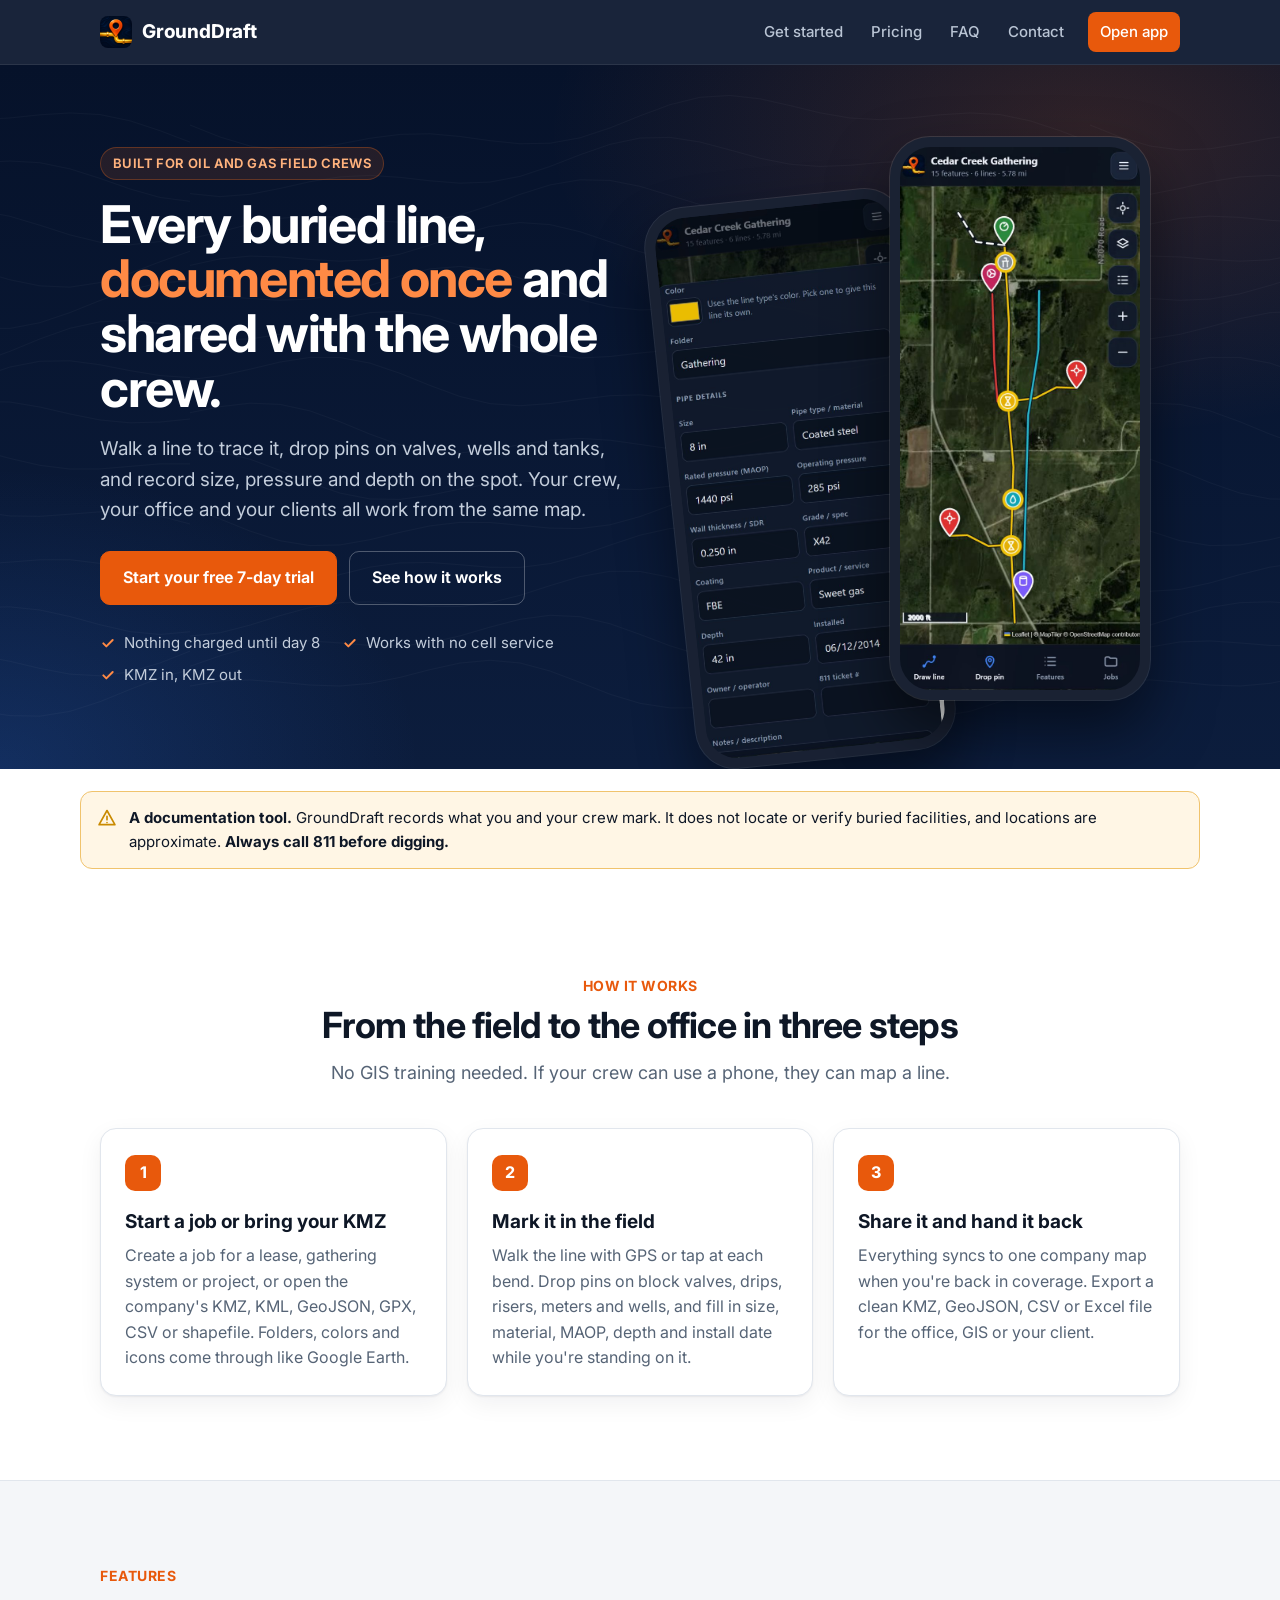
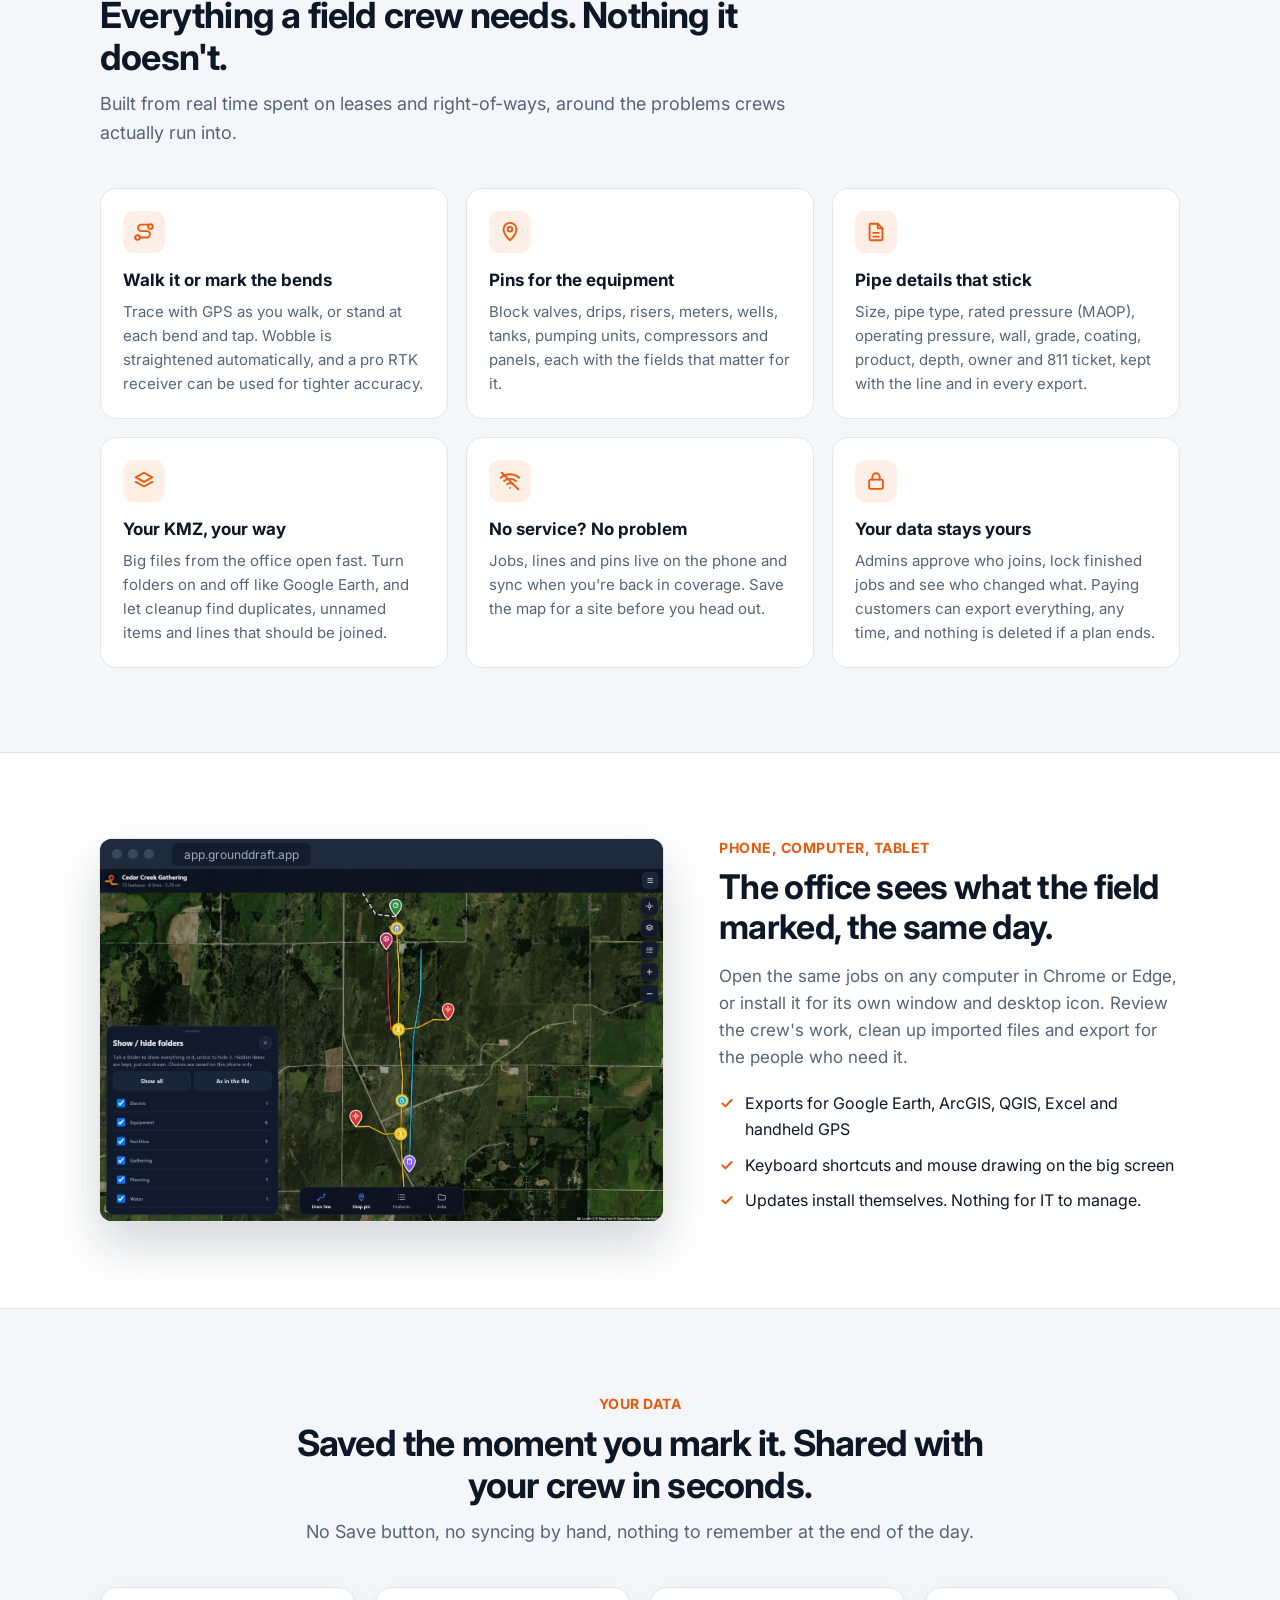
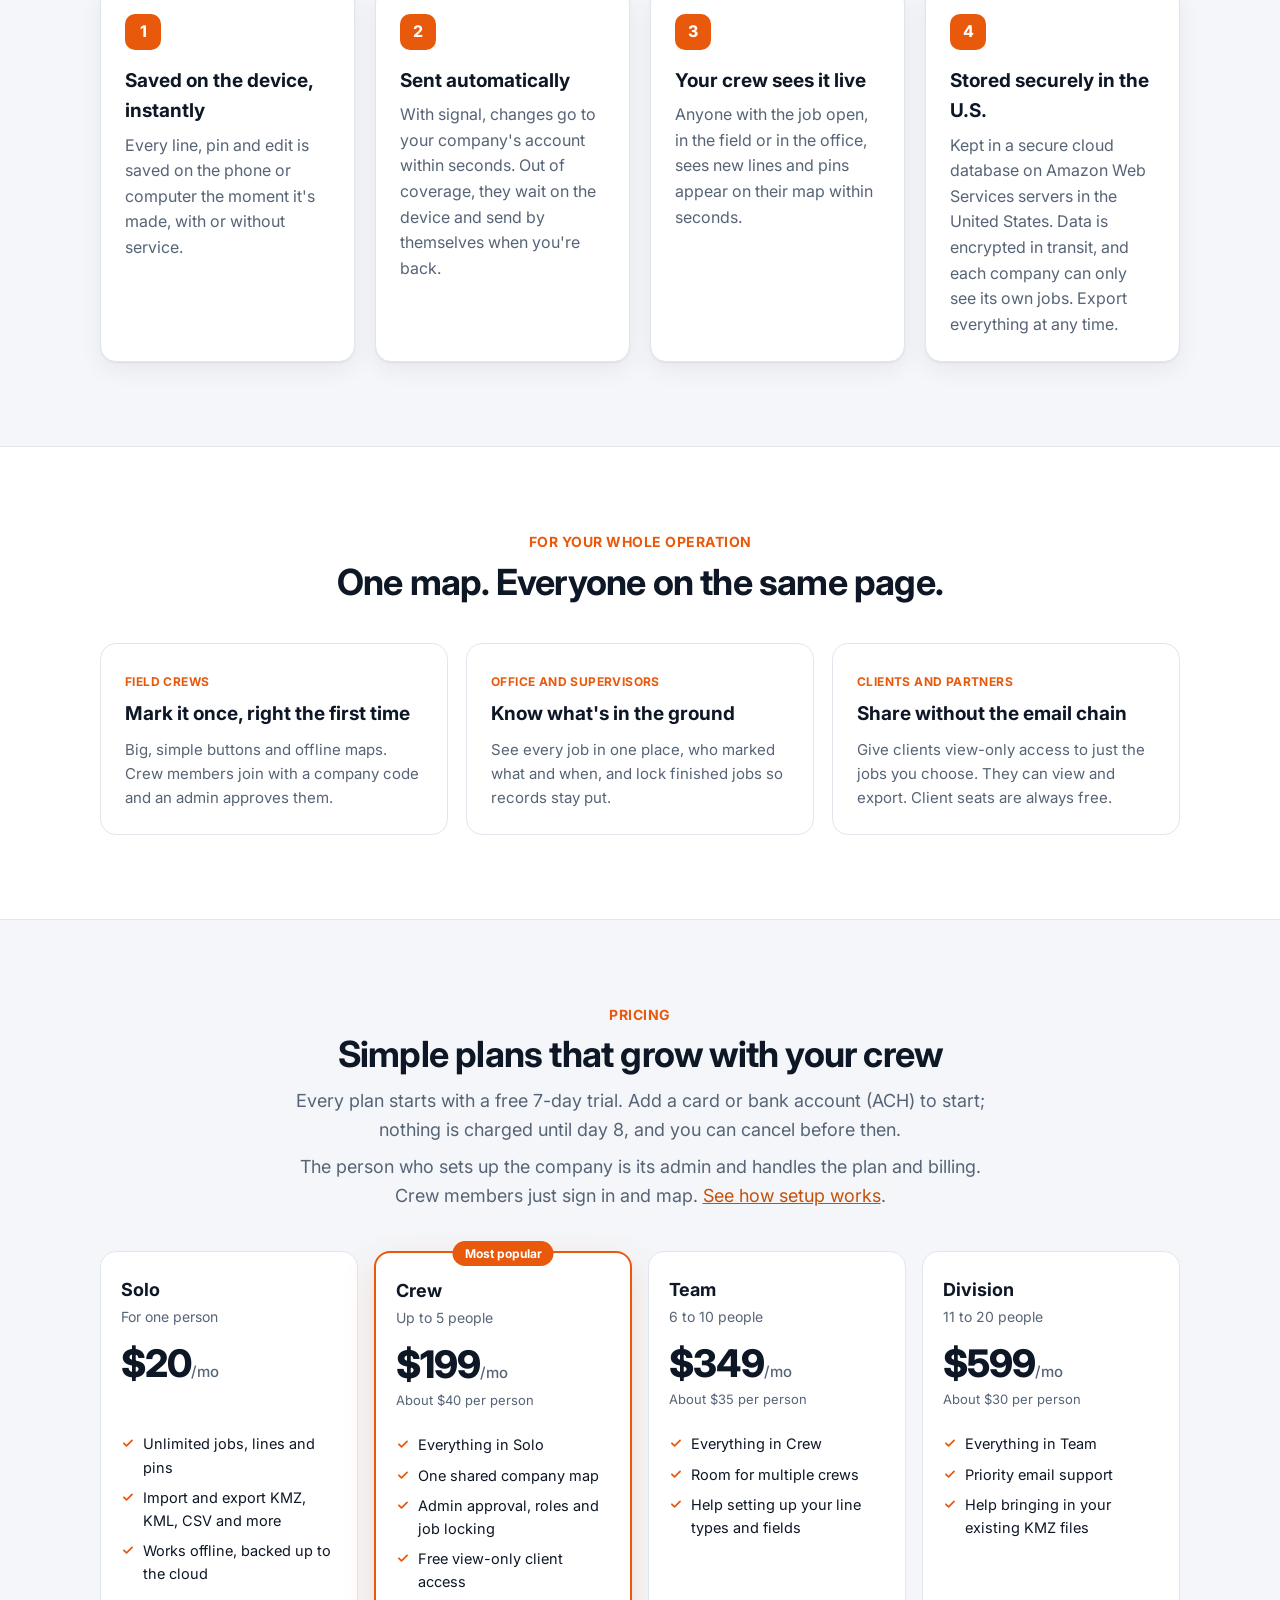
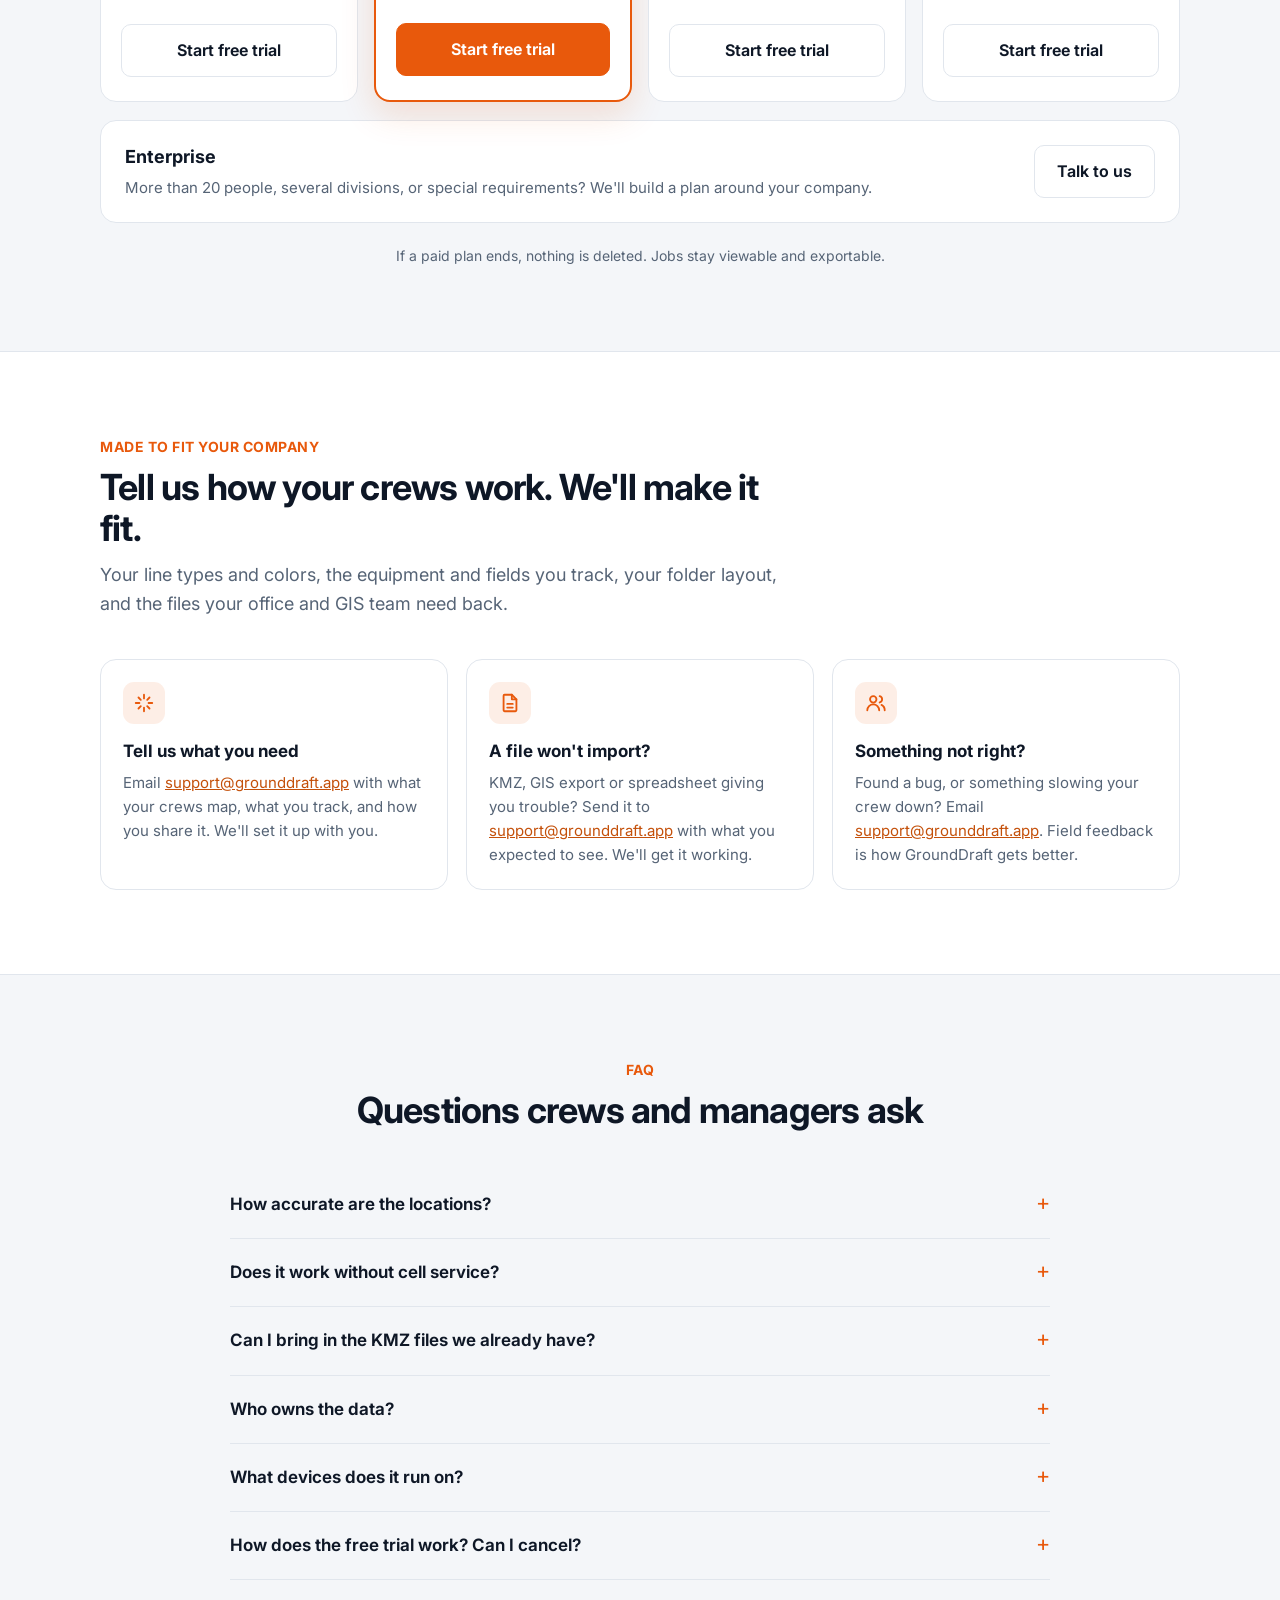
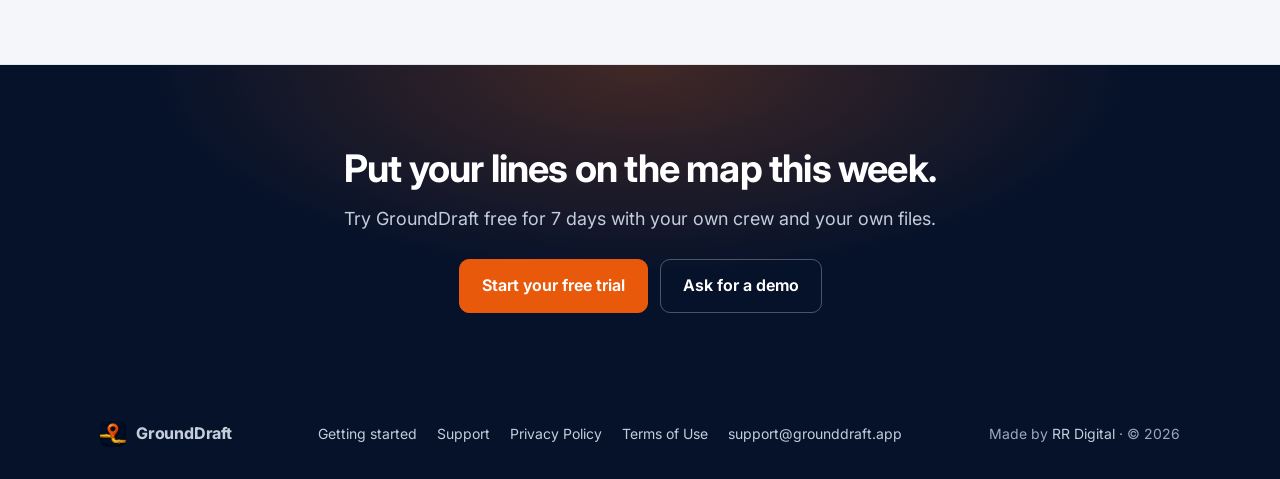
==== commit bf627e8d: "Free trial now starts with a card or bank account Co-Authored-By: Claude Opus 5.5 <noreply@anthropic" ====
--- a/index.html
+++ b/index.html
@@ -39,7 +39,7 @@
     <a class="nav-hide" href="#pricing">Pricing</a>
     <a class="nav-hide" href="#faq">FAQ</a>
     <a class="nav-hide" href="#contact">Contact</a>
-    <a class="nav-cta" href="https://app.grounddraft.app/">Open app</a>
+    <a class="nav-cta" data-cta="top bar" href="https://app.grounddraft.app/">Open app</a>
   </nav>
 </div></header>
 
@@ -51,11 +51,11 @@
       <p class="lead">Walk a line to trace it, drop pins on valves, wells and tanks, and record size, pressure and
         depth on the spot. Your crew, your office and your clients all work from the same map.</p>
       <div class="cta">
-        <a class="button primary" href="https://app.grounddraft.app/">Start your free 7-day trial</a>
+        <a class="button primary" data-cta="top of page" href="https://app.grounddraft.app/">Start your free 7-day trial</a>
         <a class="button ghost" href="#how">See how it works</a>
       </div>
       <ul class="hero-points">
-        <li><svg width="16" height="16"><use href="#i-check"/></svg>Launch special: no card to start</li>
+        <li><svg width="16" height="16"><use href="#i-check"/></svg>Nothing charged until day 8</li>
         <li><svg width="16" height="16"><use href="#i-check"/></svg>Works with no cell service</li>
         <li><svg width="16" height="16"><use href="#i-check"/></svg>KMZ in, KMZ out</li>
       </ul>
@@ -191,7 +191,7 @@
     <div class="section-head center">
       <p class="kicker">Pricing</p>
       <h2>Simple plans that grow with your crew</h2>
-      <p>Every plan starts with a free 7-day trial. During our launch, no card is needed to start. Plans are paid by card or bank account (ACH).</p>
+      <p>Every plan starts with a free 7-day trial. Add a card or bank account (ACH) to start; nothing is charged until day 8, and you can cancel before then.</p>
       <p style="margin-top:8px">The person who sets up the company is its admin and handles the plan and billing. Crew members just sign in and map. <a href="start.html">See how setup works</a>.</p>
     </div>
     <div class="plans">
@@ -202,7 +202,7 @@
           <li><svg width="14" height="14"><use href="#i-check"/></svg>Import and export KMZ, KML, CSV and more</li>
           <li><svg width="14" height="14"><use href="#i-check"/></svg>Works offline, backed up to the cloud</li>
         </ul>
-        <a class="button block" href="https://app.grounddraft.app/">Start free trial</a></div>
+        <a class="button block" data-cta="Solo plan" href="https://app.grounddraft.app/">Start free trial</a></div>
       <div class="plan popular"><span class="badge">Most popular</span><h3>Crew</h3><p class="who">Up to 5 people</p>
         <p class="price">$199<span>/mo</span></p><p class="per">About $40 per person</p>
         <ul>
@@ -211,7 +211,7 @@
           <li><svg width="14" height="14"><use href="#i-check"/></svg>Admin approval, roles and job locking</li>
           <li><svg width="14" height="14"><use href="#i-check"/></svg>Free view-only client access</li>
         </ul>
-        <a class="button primary block" href="https://app.grounddraft.app/">Start free trial</a></div>
+        <a class="button primary block" data-cta="Crew plan" href="https://app.grounddraft.app/">Start free trial</a></div>
       <div class="plan"><h3>Team</h3><p class="who">6 to 10 people</p>
         <p class="price">$349<span>/mo</span></p><p class="per">About $35 per person</p>
         <ul>
@@ -219,7 +219,7 @@
           <li><svg width="14" height="14"><use href="#i-check"/></svg>Room for multiple crews</li>
           <li><svg width="14" height="14"><use href="#i-check"/></svg>Help setting up your line types and fields</li>
         </ul>
-        <a class="button block" href="https://app.grounddraft.app/">Start free trial</a></div>
+        <a class="button block" data-cta="Team plan" href="https://app.grounddraft.app/">Start free trial</a></div>
       <div class="plan"><h3>Division</h3><p class="who">11 to 20 people</p>
         <p class="price">$599<span>/mo</span></p><p class="per">About $30 per person</p>
         <ul>
@@ -227,7 +227,7 @@
           <li><svg width="14" height="14"><use href="#i-check"/></svg>Priority email support</li>
           <li><svg width="14" height="14"><use href="#i-check"/></svg>Help bringing in your existing KMZ files</li>
         </ul>
-        <a class="button block" href="https://app.grounddraft.app/">Start free trial</a></div>
+        <a class="button block" data-cta="Division plan" href="https://app.grounddraft.app/">Start free trial</a></div>
     </div>
     <div class="enterprise">
       <div><h3>Enterprise</h3><p>More than 20 people, several divisions, or special requirements? We'll build a plan around your company.</p></div>
@@ -288,9 +288,9 @@
         <a href="https://app.grounddraft.app/">app.grounddraft.app</a>, which you can install for its own icon
         and window.</p></details>
       <details><summary>How does the free trial work? Can I cancel?</summary>
-        <p>Sign up and you get 7 days free. <b>During our launch, no card is needed to start.</b> When paid plans open,
-        you pick a plan and pay by card or bank account (or your Apple ID on iPhone); nothing is charged until your trial ends. During the trial you can import, map, view
-        and share with your crew; exporting unlocks with your first payment. After that you're charged automatically
+        <p>Sign up, pick a plan, and add a card or bank account (or use your Apple ID on iPhone) to get 7 days free.
+        <b>Nothing is charged until your trial ends, and you can cancel before then.</b> During the trial you can import, map, view,
+        export and share with your crew. After that you're charged automatically
         each month, and a receipt with the invoice is emailed after every payment. Plans are month to month, so you can
         cancel at any time. Clients you share jobs with never need a plan.</p></details>
     </div>
@@ -302,7 +302,7 @@
     <h2>Put your lines on the map this week.</h2>
     <p>Try GroundDraft free for 7 days with your own crew and your own files.</p>
     <div class="cta">
-      <a class="button primary" href="https://app.grounddraft.app/">Start your free trial</a>
+      <a class="button primary" data-cta="bottom of page" href="https://app.grounddraft.app/">Start your free trial</a>
       <a class="button ghost" href="mailto:support@grounddraft.app?subject=GroundDraft%20demo">Ask for a demo</a>
     </div>
   </div>
@@ -316,6 +316,16 @@
   </div>
   <div>Made by <a href="https://rrdigital.app/">RR Digital</a> · © 2026</div>
 </div></footer>
+<!-- Counts taps on the trial buttons, with no cookies and nothing about who tapped -->
+<script>
+document.addEventListener('click', function (e) {
+  var a = e.target.closest && e.target.closest('a[data-cta]');
+  if (!a || !navigator.sendBeacon) return;
+  var source = new URLSearchParams(location.search).get('utm_source') || '';
+  navigator.sendBeacon('https://wbzfvgzzdwdvgbkfggzn.supabase.co/functions/v1/account-events',
+    JSON.stringify({ action: 'click', where: a.dataset.cta, source: source }));
+});
+</script>
 <!-- Cloudflare Web Analytics: counts visits without cookies --><script defer src='https://static.cloudflareinsights.com/beacon.min.js' data-cf-beacon='{"token": "ceca91ece9524c42bbc29e8f4c7ce8b6"}'></script>
 </body>
 </html>
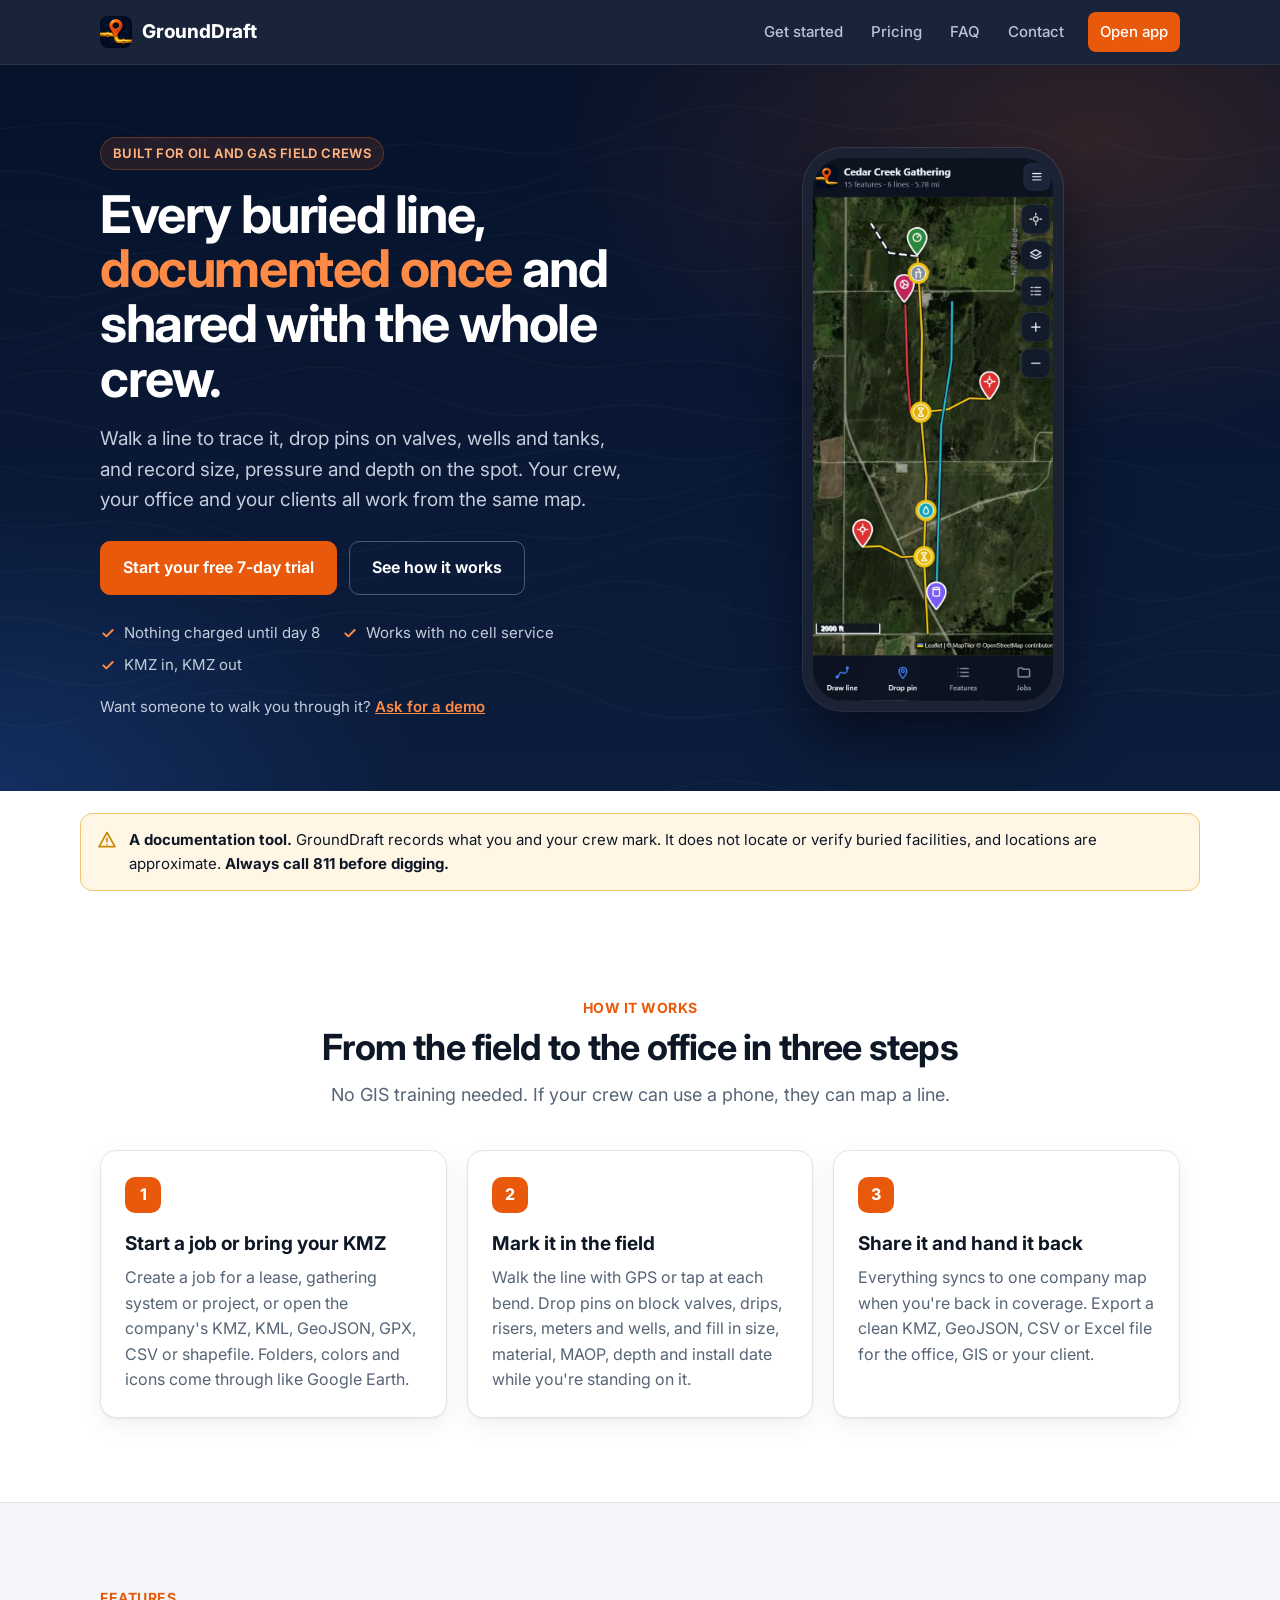
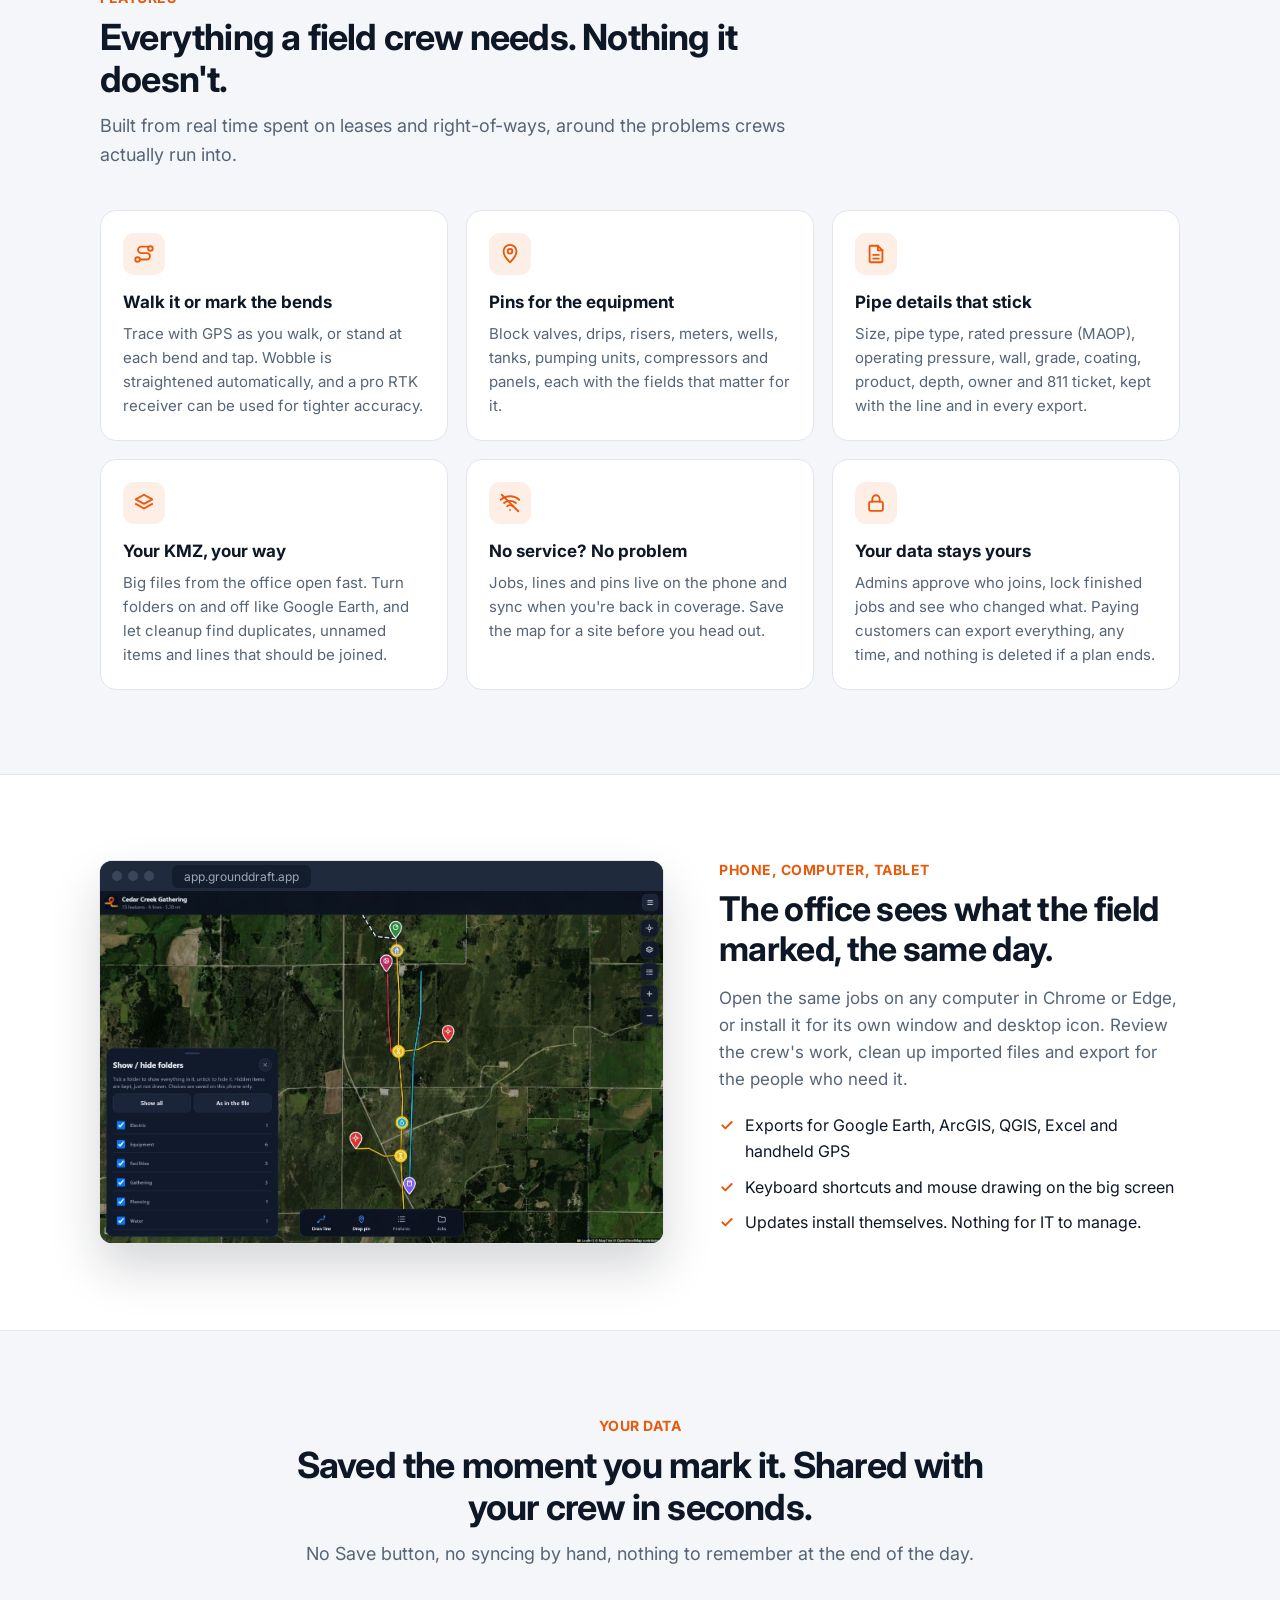
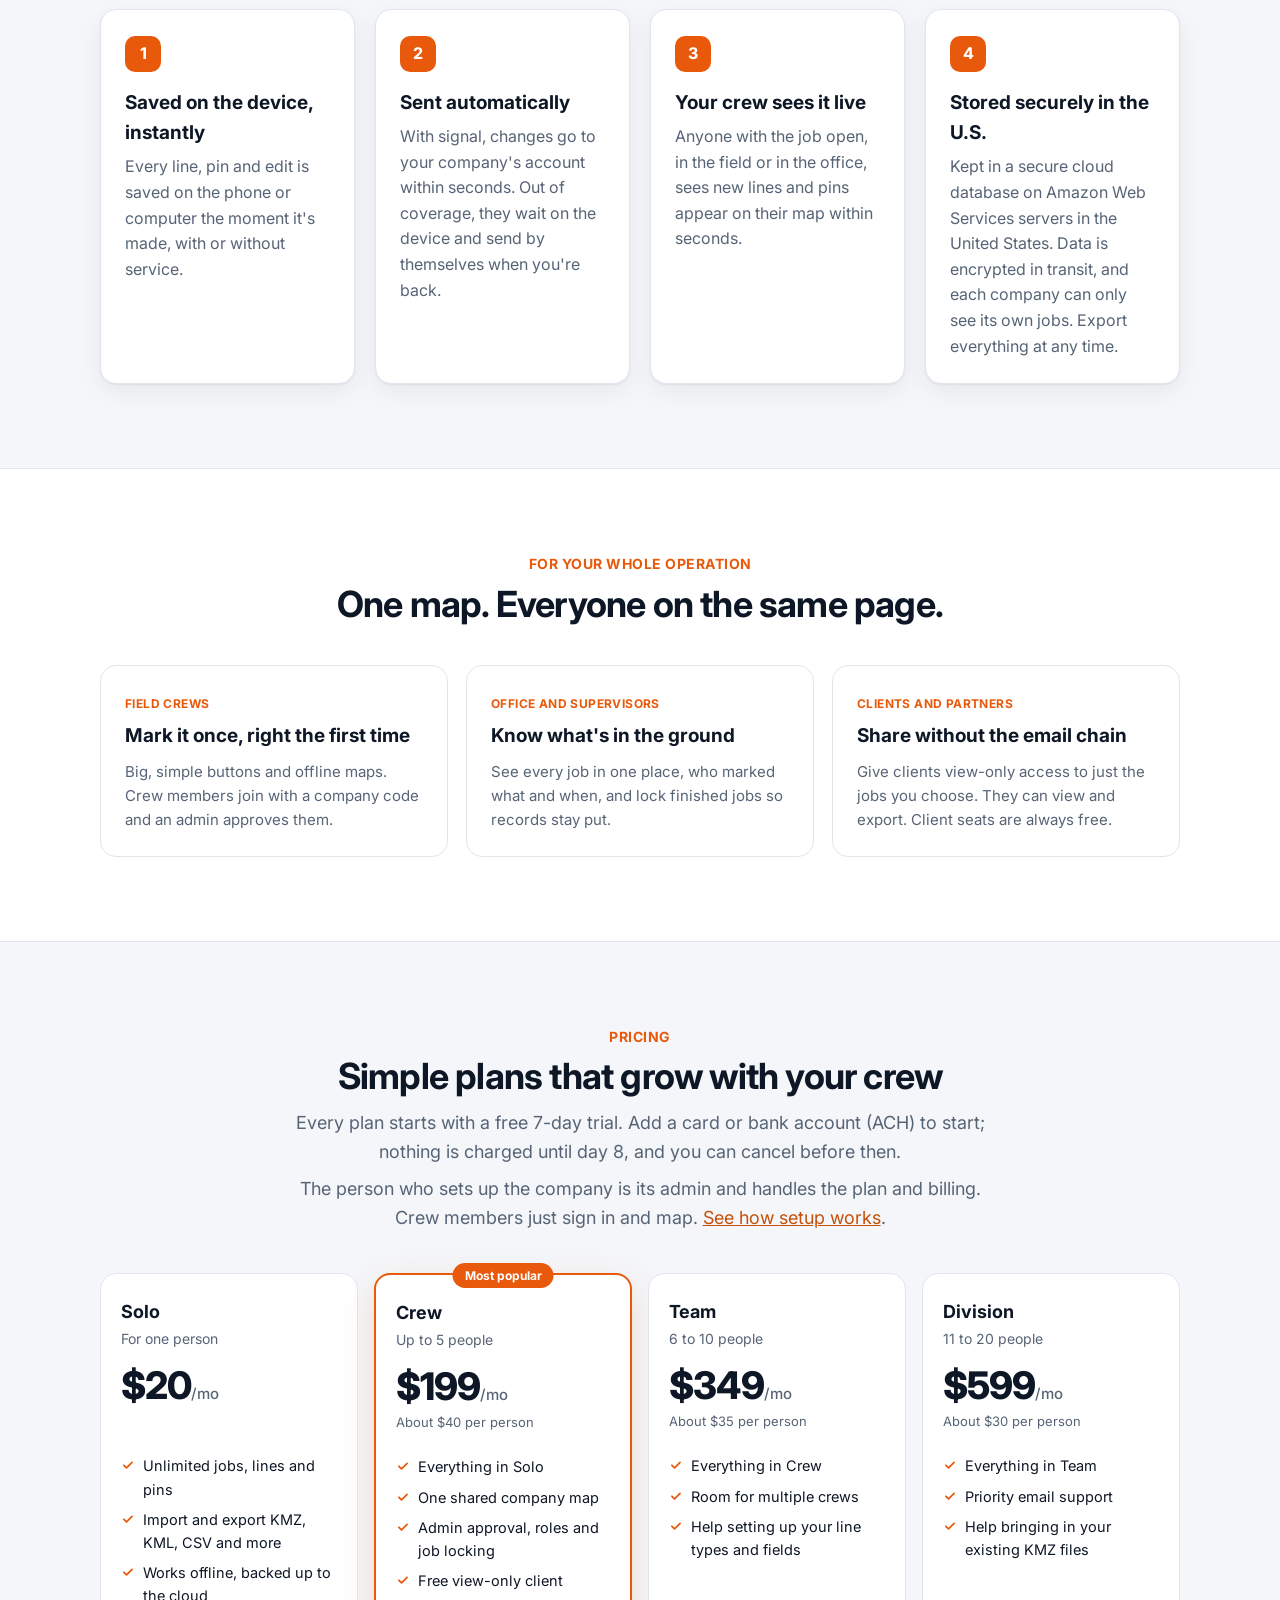
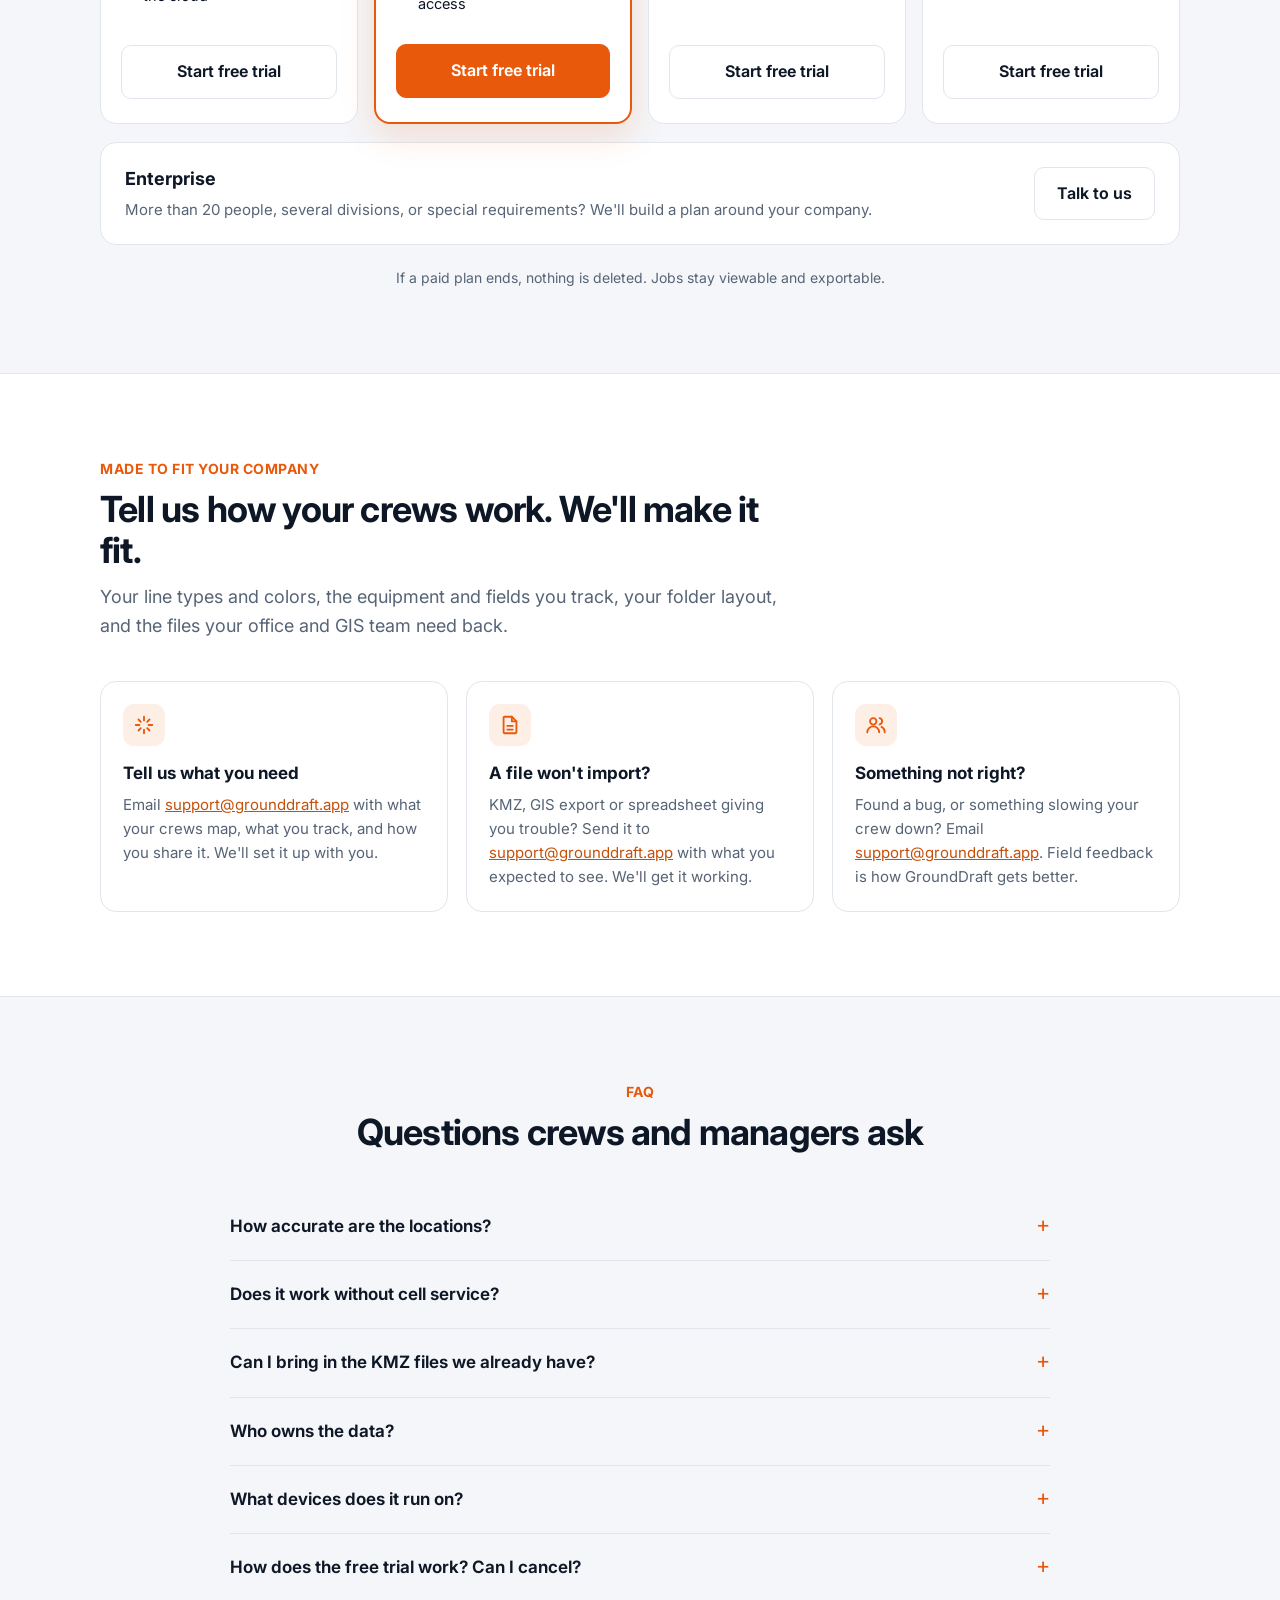
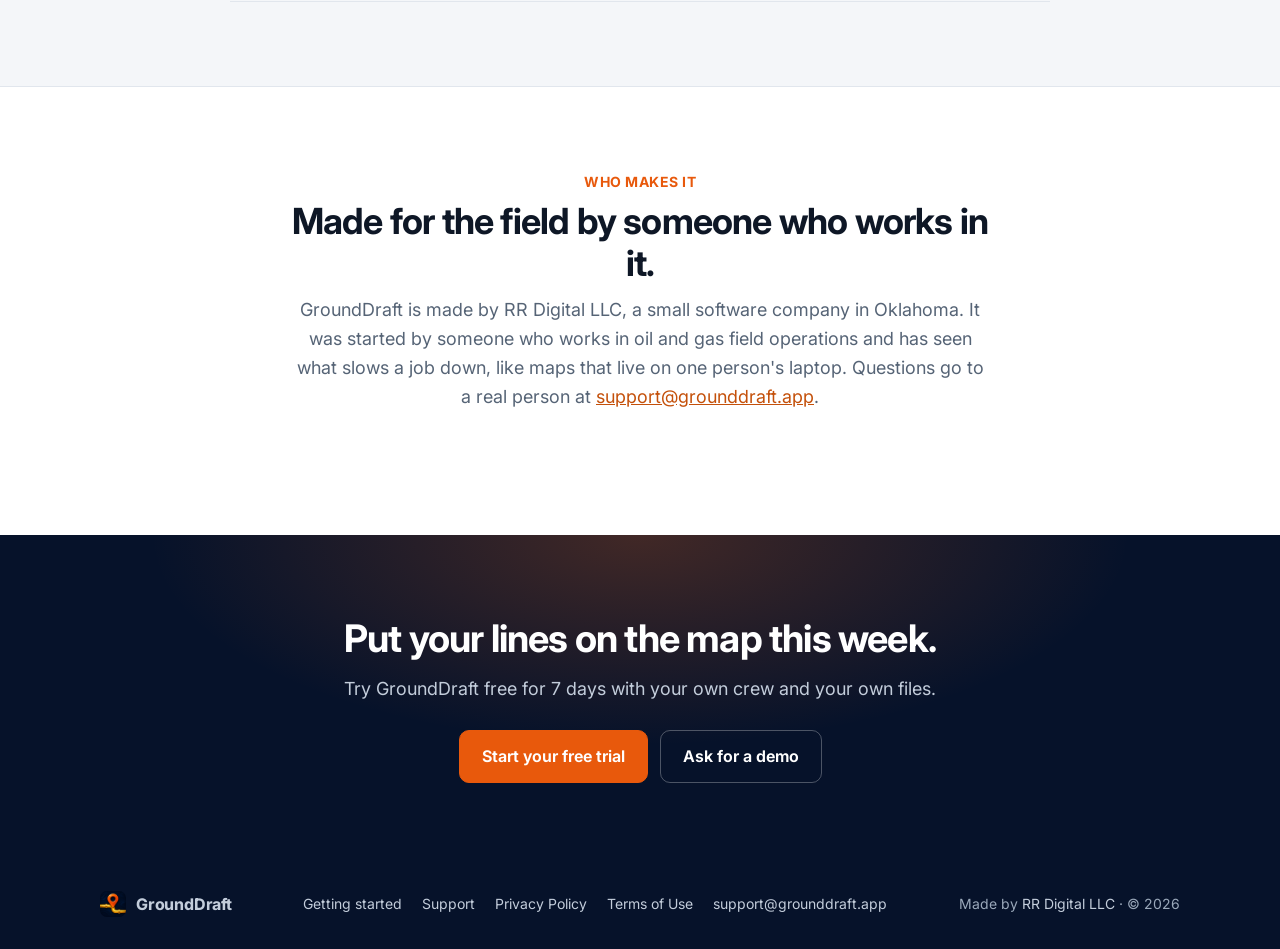
==== commit bbc26339: "Say who makes GroundDraft and offer a demo near the top of the page Co-Authored-By: Claude Opus 5.5 " ====
--- a/index.html
+++ b/index.html
@@ -59,6 +59,7 @@
         <li><svg width="16" height="16"><use href="#i-check"/></svg>Works with no cell service</li>
         <li><svg width="16" height="16"><use href="#i-check"/></svg>KMZ in, KMZ out</li>
       </ul>
+      <p class="hero-demo">Want someone to walk you through it? <a href="mailto:support@grounddraft.app?subject=GroundDraft%20demo">Ask for a demo</a></p>
     </div>
     <div class="hero-art" aria-hidden="true">
       <div class="phone back"><img src="img/shot-details.jpg" alt="" width="632" height="1368"></div>
@@ -297,6 +298,19 @@
   </div>
 </section>
 
+<section class="block" id="about">
+  <div class="wrap">
+    <div class="section-head center">
+      <p class="kicker">Who makes it</p>
+      <h2>Made for the field by someone who works in it.</h2>
+      <p>GroundDraft is made by RR Digital LLC, a small software company in Oklahoma. It was started by someone who
+        works in oil and gas field operations and has seen what slows a job down, like maps that live on one
+        person's laptop. Questions go to a real person at
+        <a href="mailto:support@grounddraft.app">support@grounddraft.app</a>.</p>
+    </div>
+  </div>
+</section>
+
 <section class="final">
   <div class="wrap">
     <h2>Put your lines on the map this week.</h2>
@@ -314,7 +328,7 @@
     <a href="start.html">Getting started</a><a href="support.html">Support</a><a href="privacy.html">Privacy Policy</a><a href="terms.html">Terms of Use</a>
     <a href="mailto:support@grounddraft.app">support@grounddraft.app</a>
   </div>
-  <div>Made by <a href="https://rrdigital.app/">RR Digital</a> · © 2026</div>
+  <div>Made by <a href="https://rrdigital.app/">RR Digital LLC</a> · © 2026</div>
 </div></footer>
 <!-- Counts taps on the trial buttons, with no cookies and nothing about who tapped -->
 <script>
--- a/style.css
+++ b/style.css
@@ -113,6 +113,8 @@
 .hero-points { display: flex; flex-wrap: wrap; gap: 8px 22px; margin: 26px 0 0; padding: 0; list-style: none; color: #c3cddb; font-size: 15px; }
 .hero-points li { display: flex; align-items: center; gap: 8px; margin: 0; }
 .hero-points svg { color: #ff8a45; flex: none; }
+.hero-demo { margin: 18px 0 0; color: #c3cddb; font-size: 15px; }
+.hero-demo a { color: #ff8a45; font-weight: 600; }
 .hero-art { position: relative; height: 560px; }
 .phone {
   position: absolute; width: 260px; aspect-ratio: 632 / 1368; border-radius: 40px; padding: 10px;
@@ -241,6 +243,12 @@
 footer.site a:hover { color: #fff; }
 footer.site .brand { font-size: 16px; }
 footer.site .brand img { width: 26px; height: 26px; border-radius: 7px; }
+
+/* Between the phone layout and full width the two hero phones don't fit beside the headline */
+@media (min-width: 961px) and (max-width: 1300px) {
+  .phone.back { display: none; }
+  .phone.front { right: 50%; transform: translateX(50%); }
+}
 
 /* ---------- small screens ---------- */
 @media (max-width: 960px) {
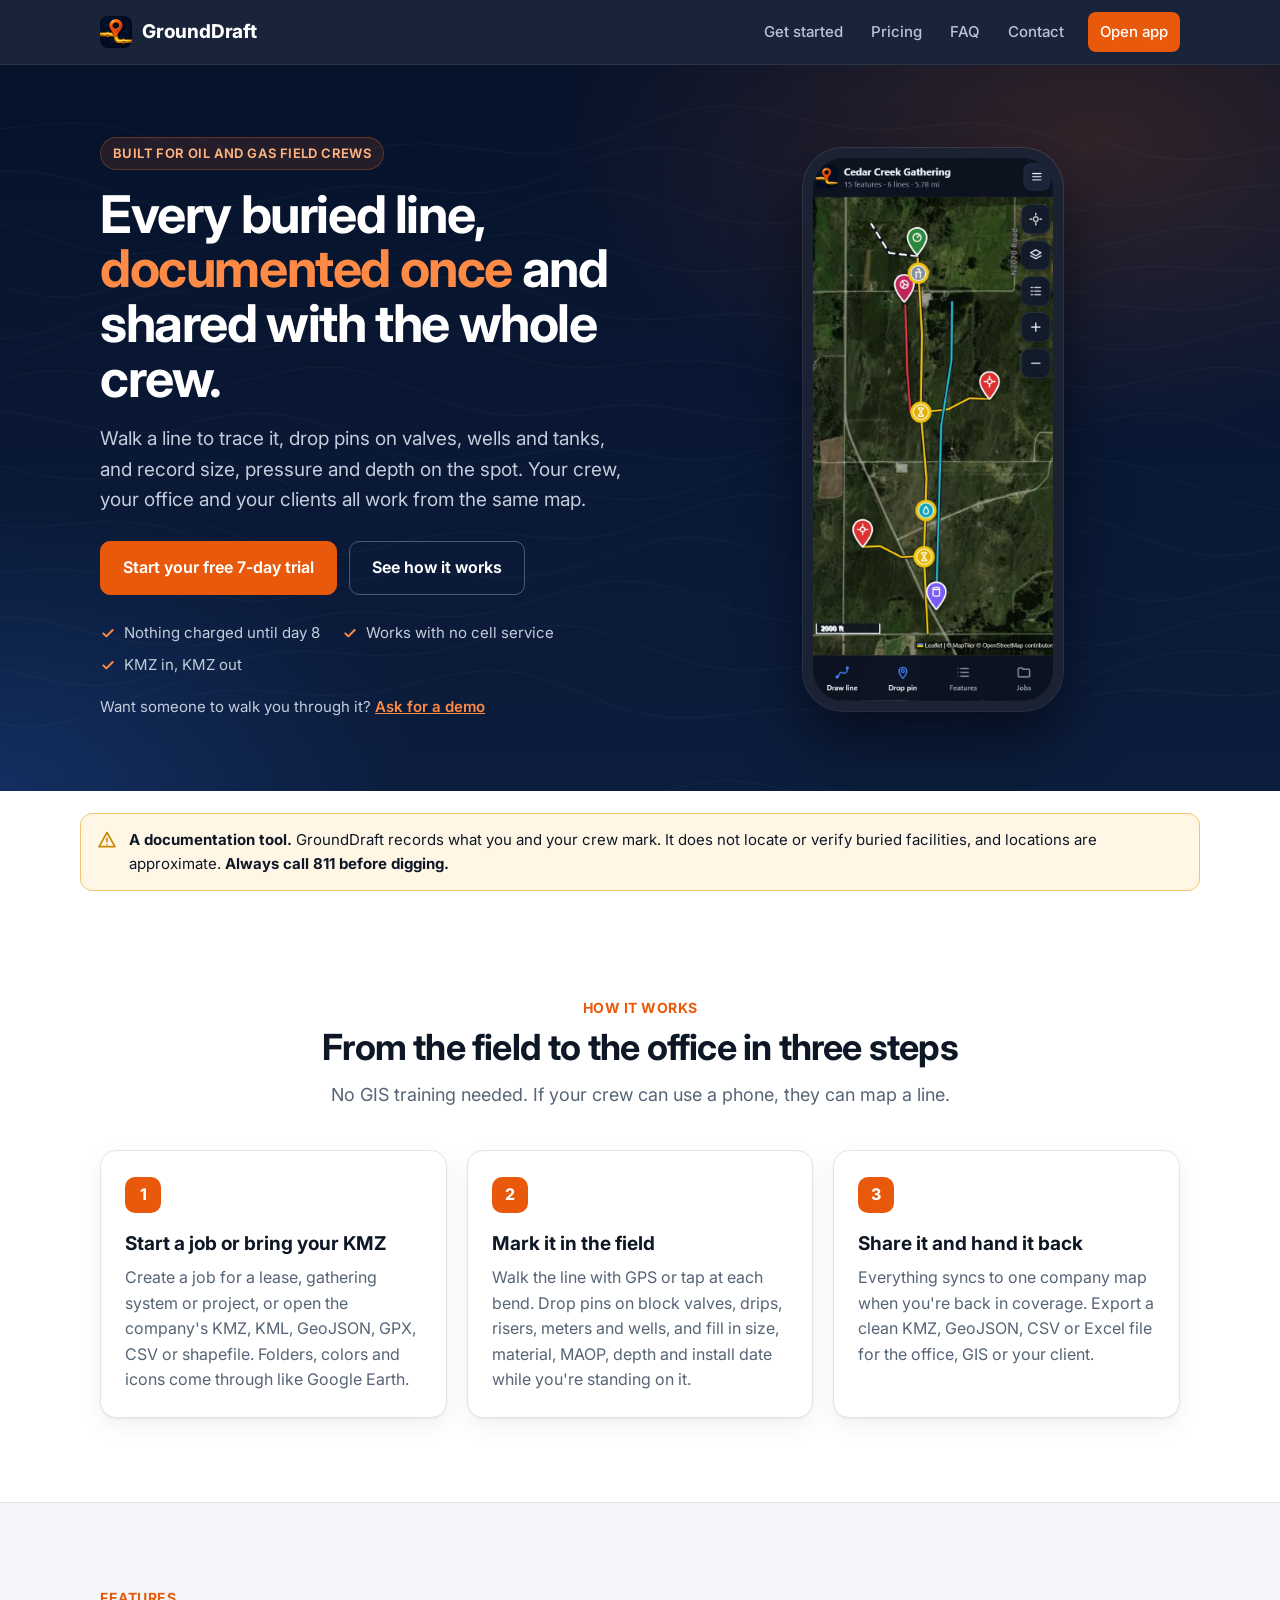
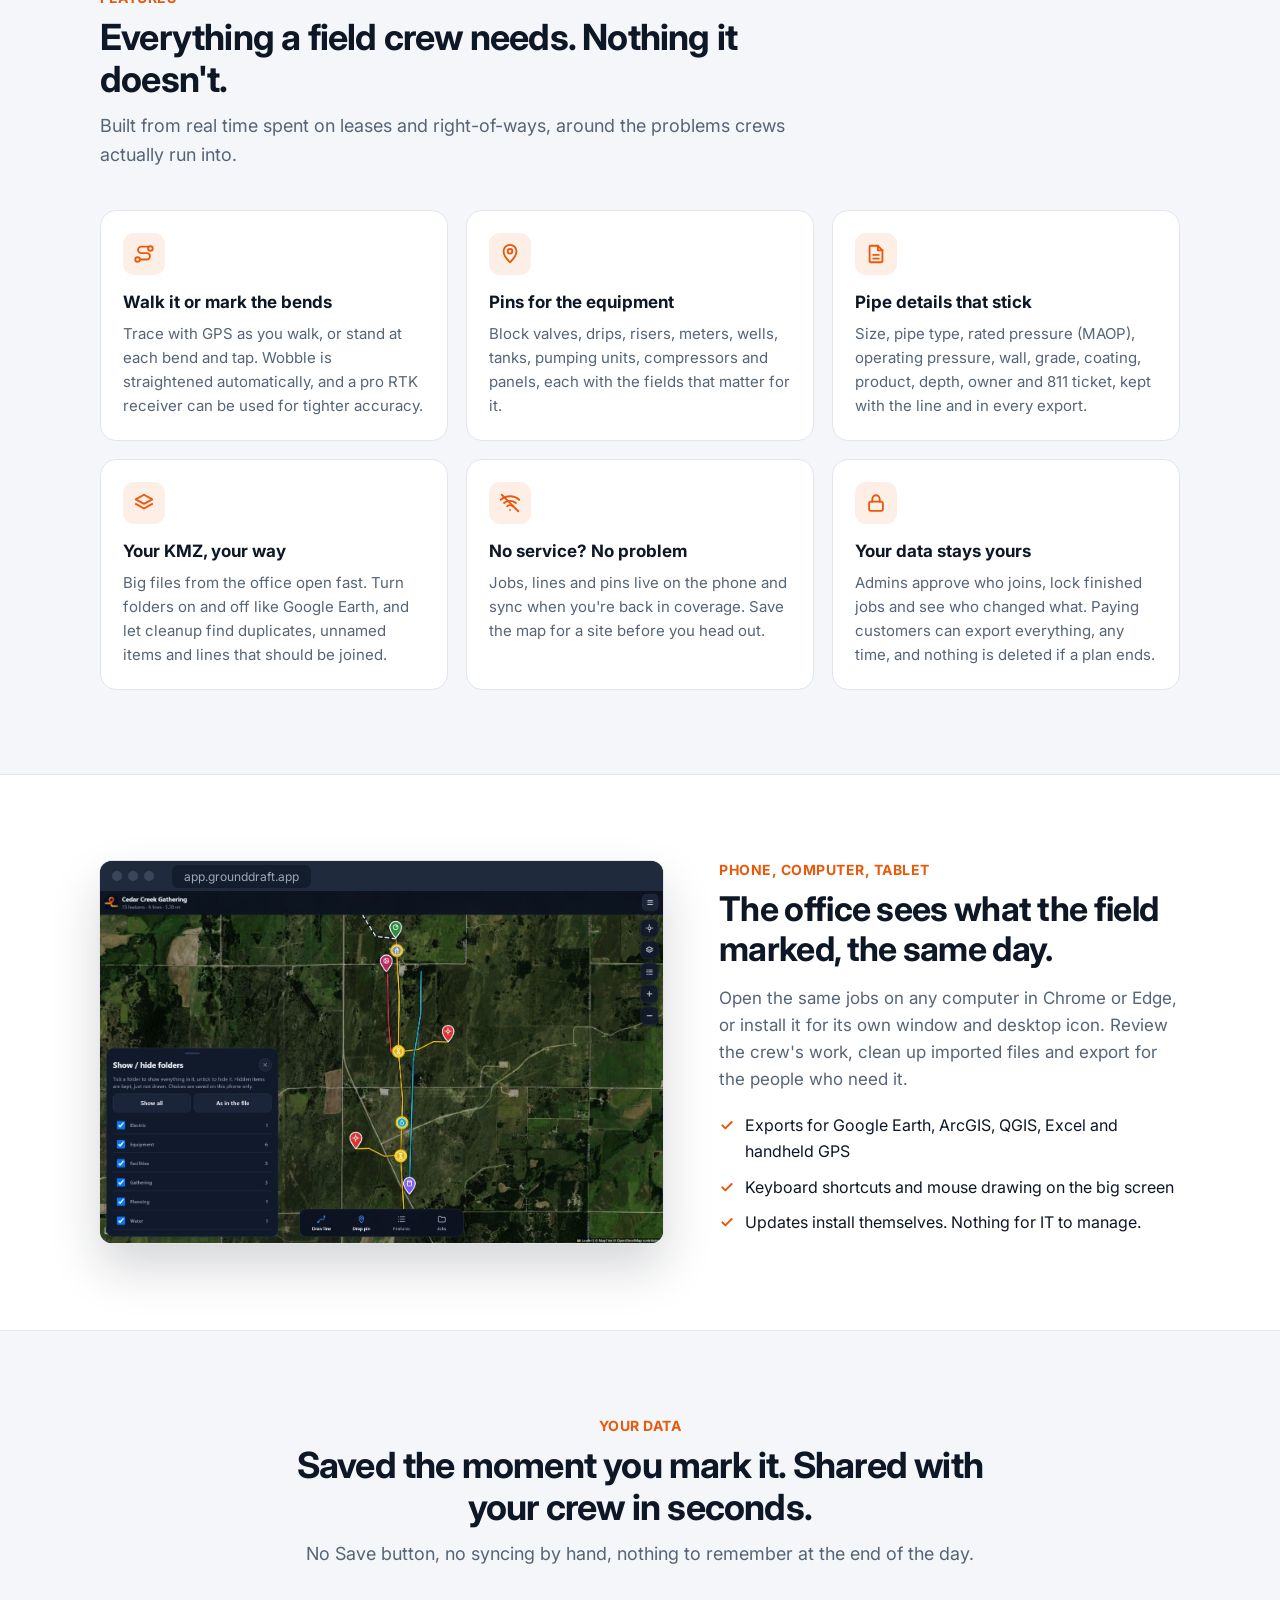
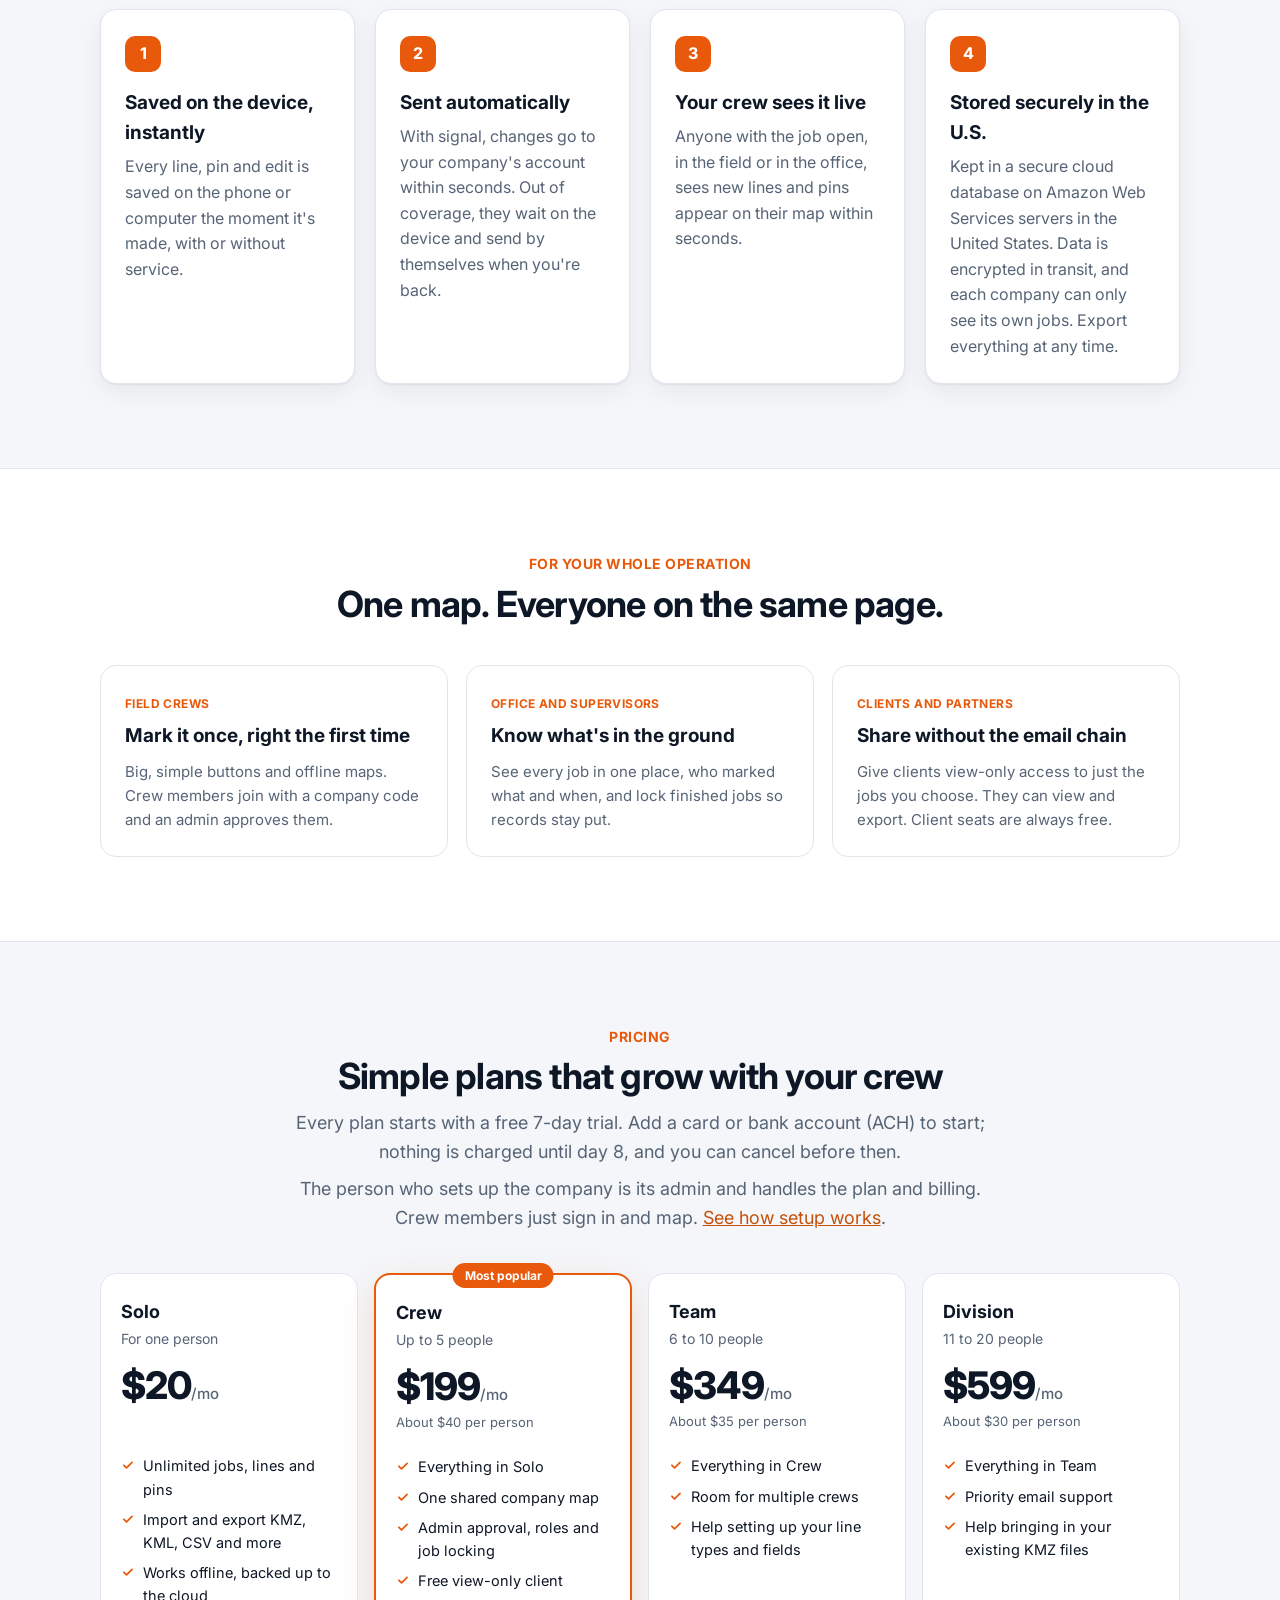
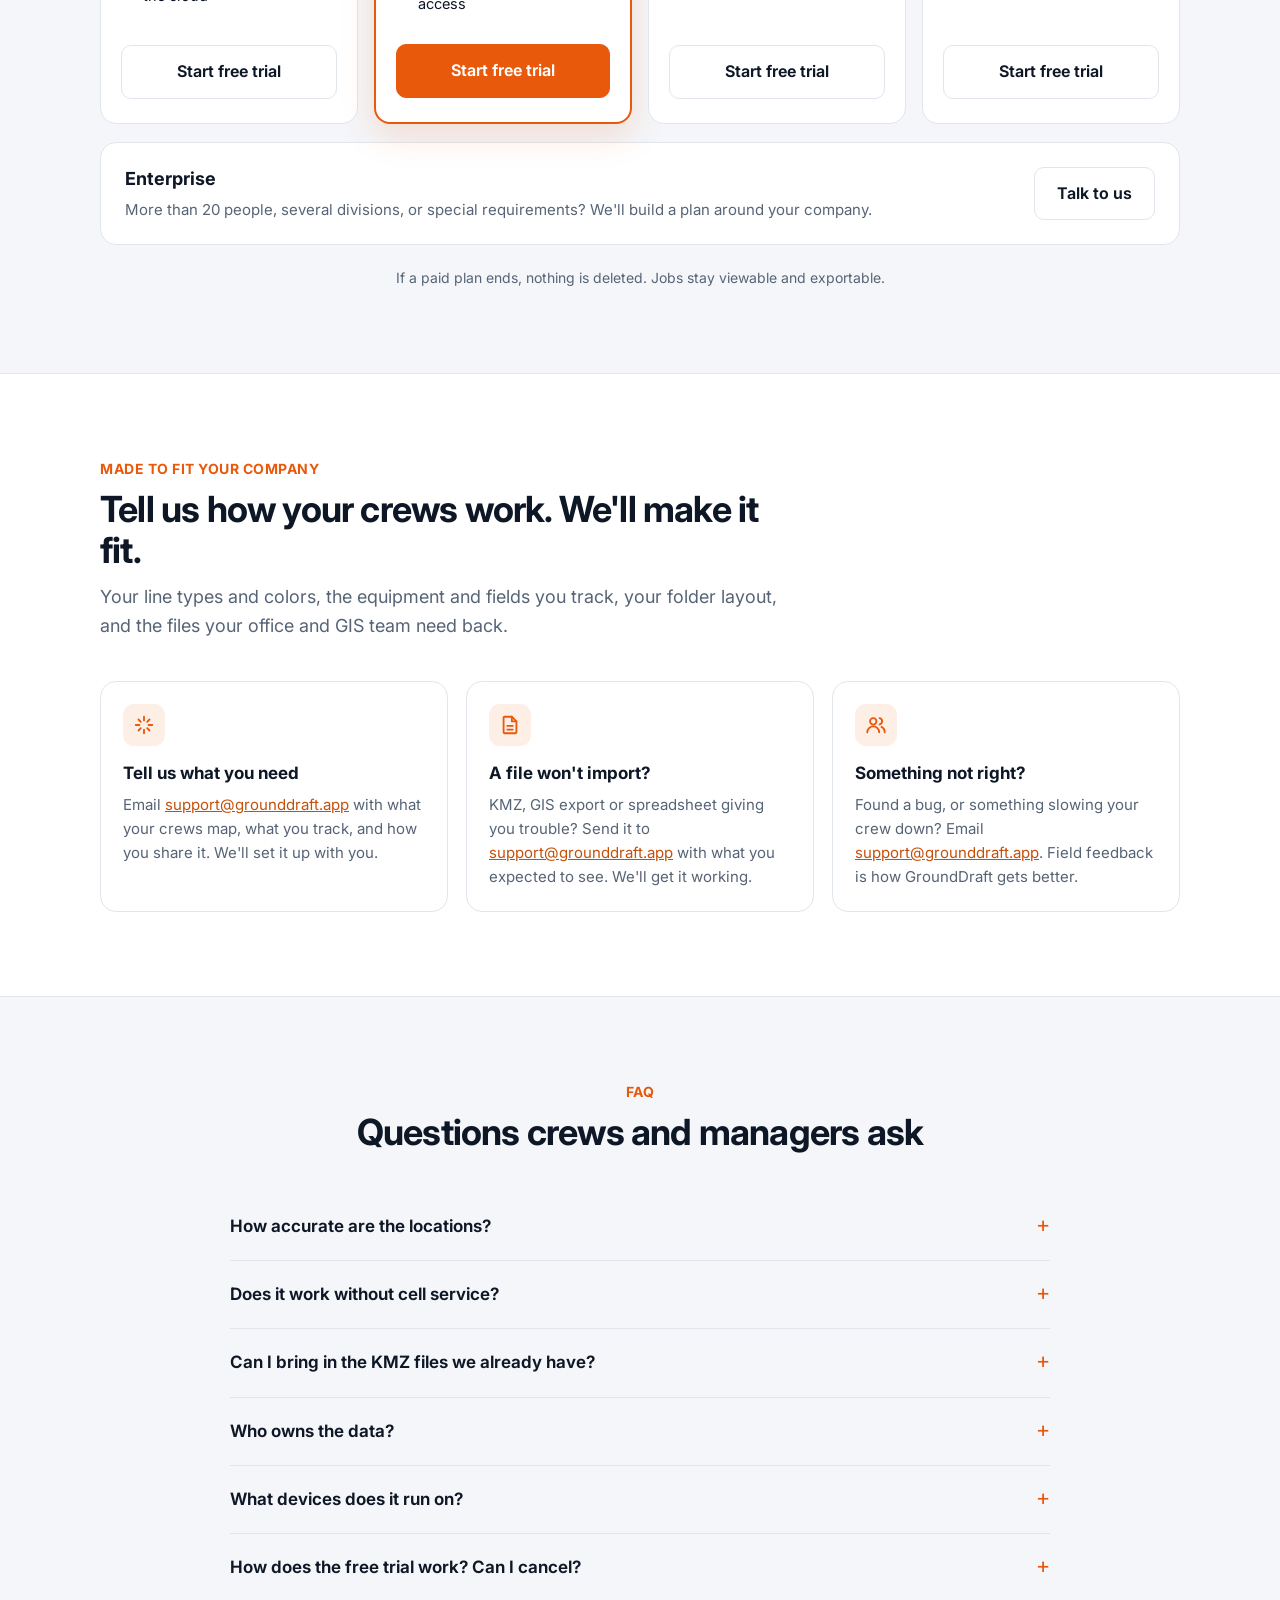
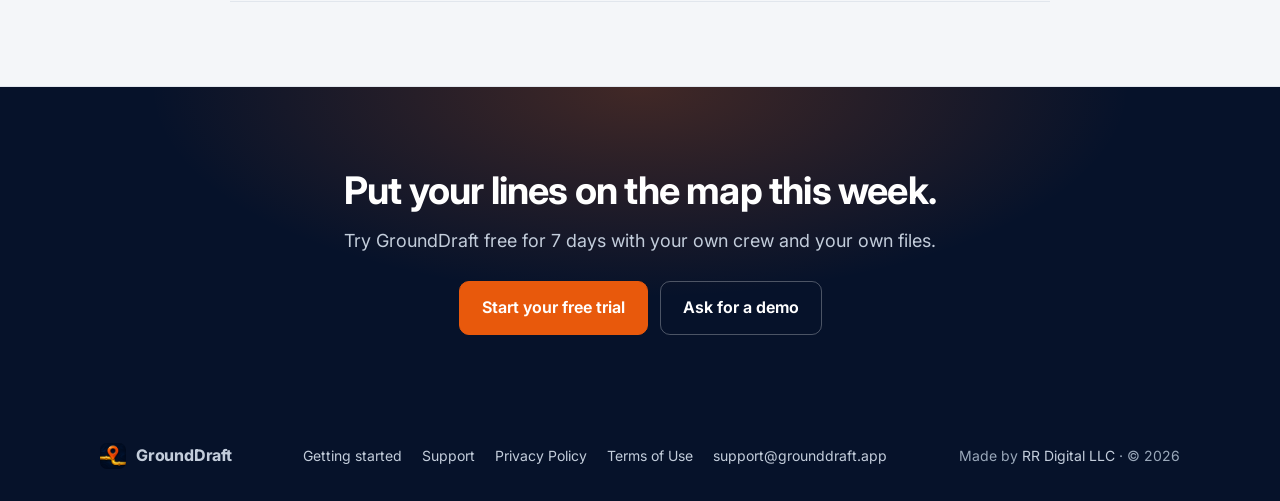
==== commit dd2c57b0: "Remove the Who makes it section Co-Authored-By: Claude Opus 5.5 <noreply@anthropic.com>" ====
--- a/index.html
+++ b/index.html
@@ -298,19 +298,6 @@
   </div>
 </section>
 
-<section class="block" id="about">
-  <div class="wrap">
-    <div class="section-head center">
-      <p class="kicker">Who makes it</p>
-      <h2>Made for the field by someone who works in it.</h2>
-      <p>GroundDraft is made by RR Digital LLC, a small software company in Oklahoma. It was started by someone who
-        works in oil and gas field operations and has seen what slows a job down, like maps that live on one
-        person's laptop. Questions go to a real person at
-        <a href="mailto:support@grounddraft.app">support@grounddraft.app</a>.</p>
-    </div>
-  </div>
-</section>
-
 <section class="final">
   <div class="wrap">
     <h2>Put your lines on the map this week.</h2>
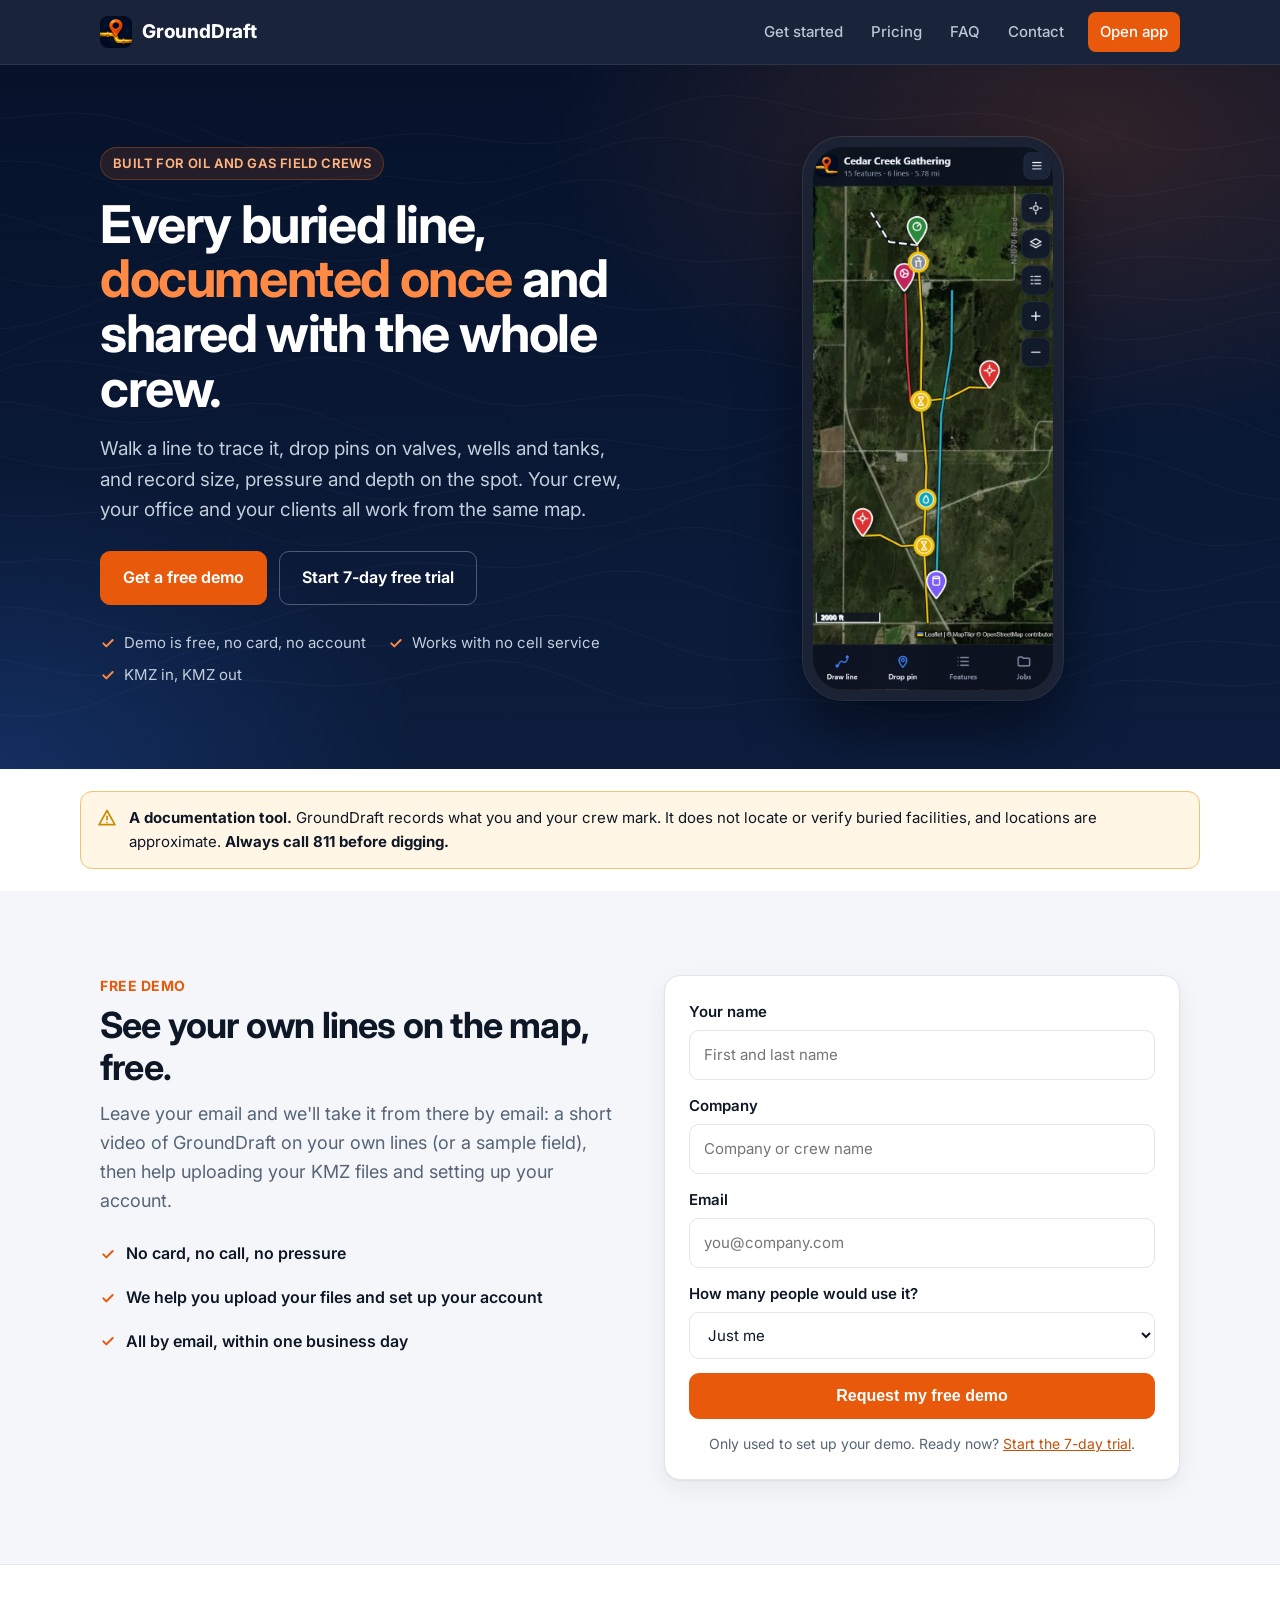
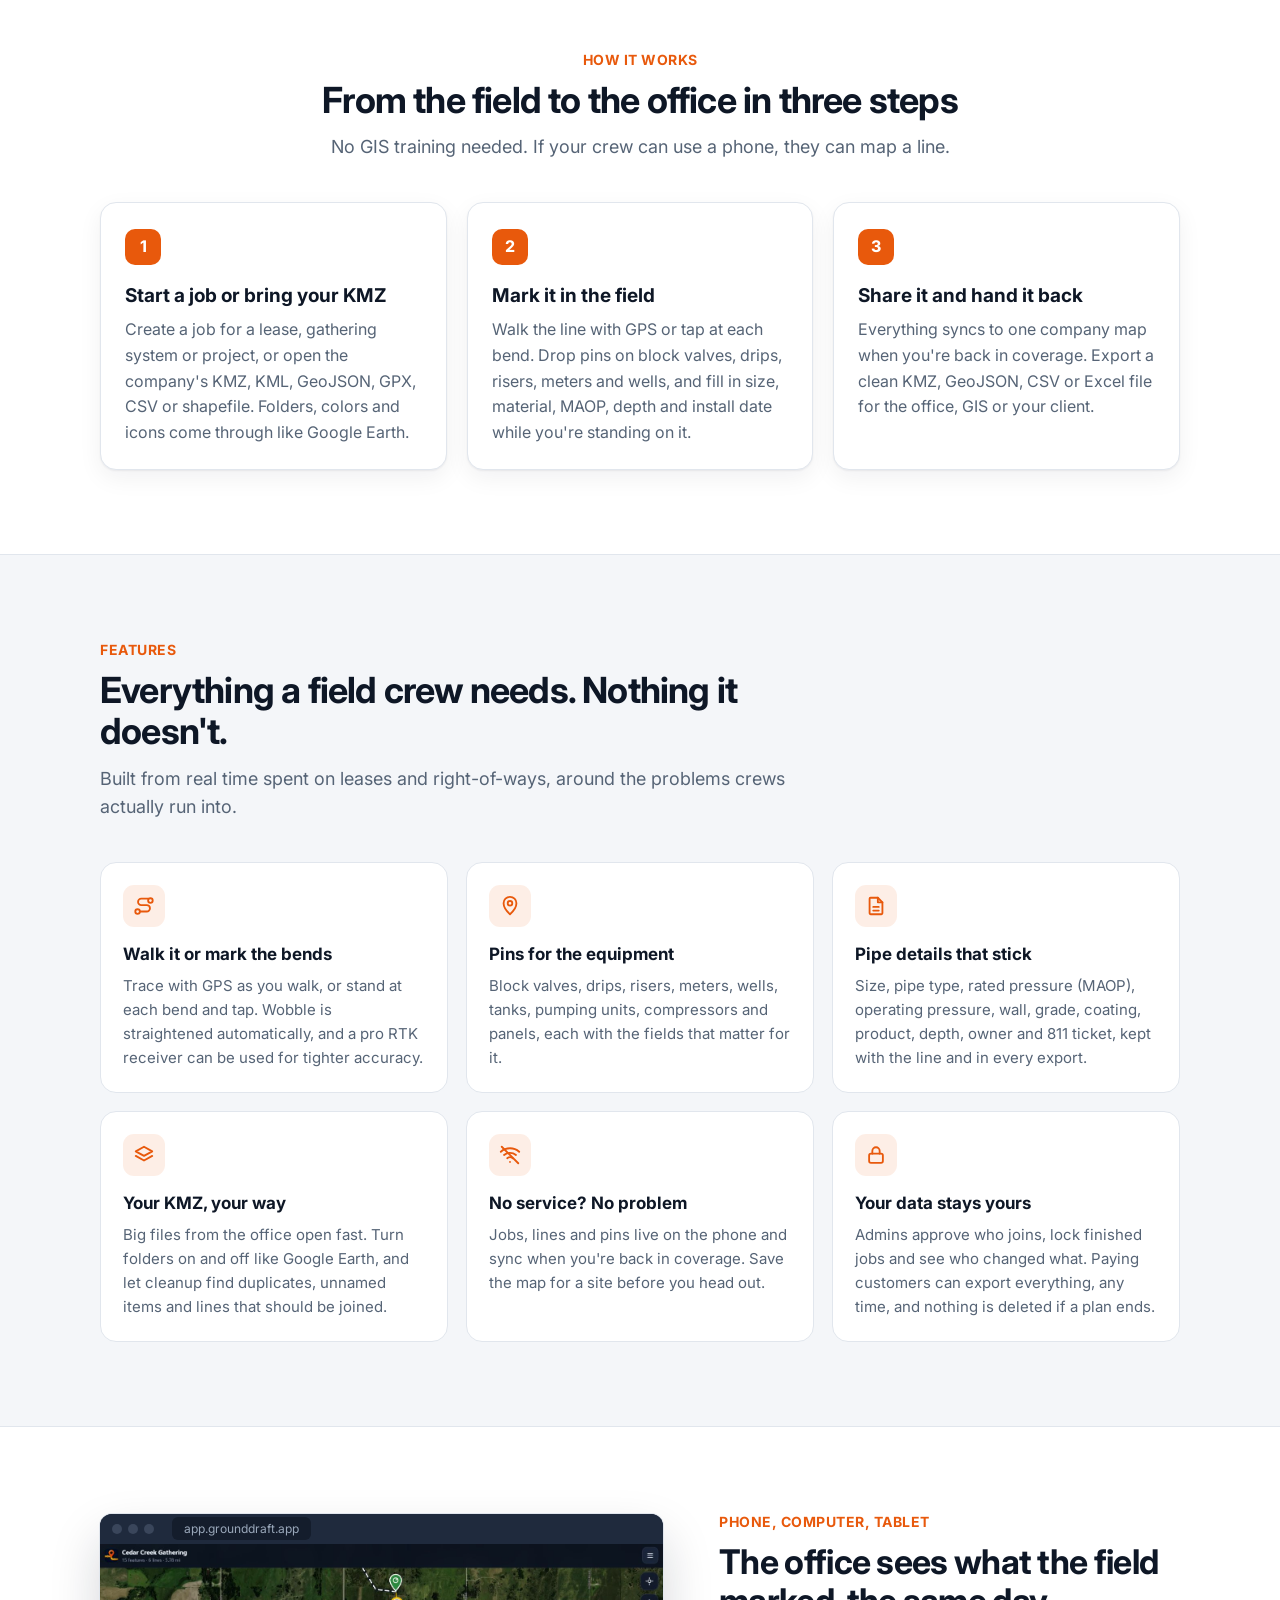
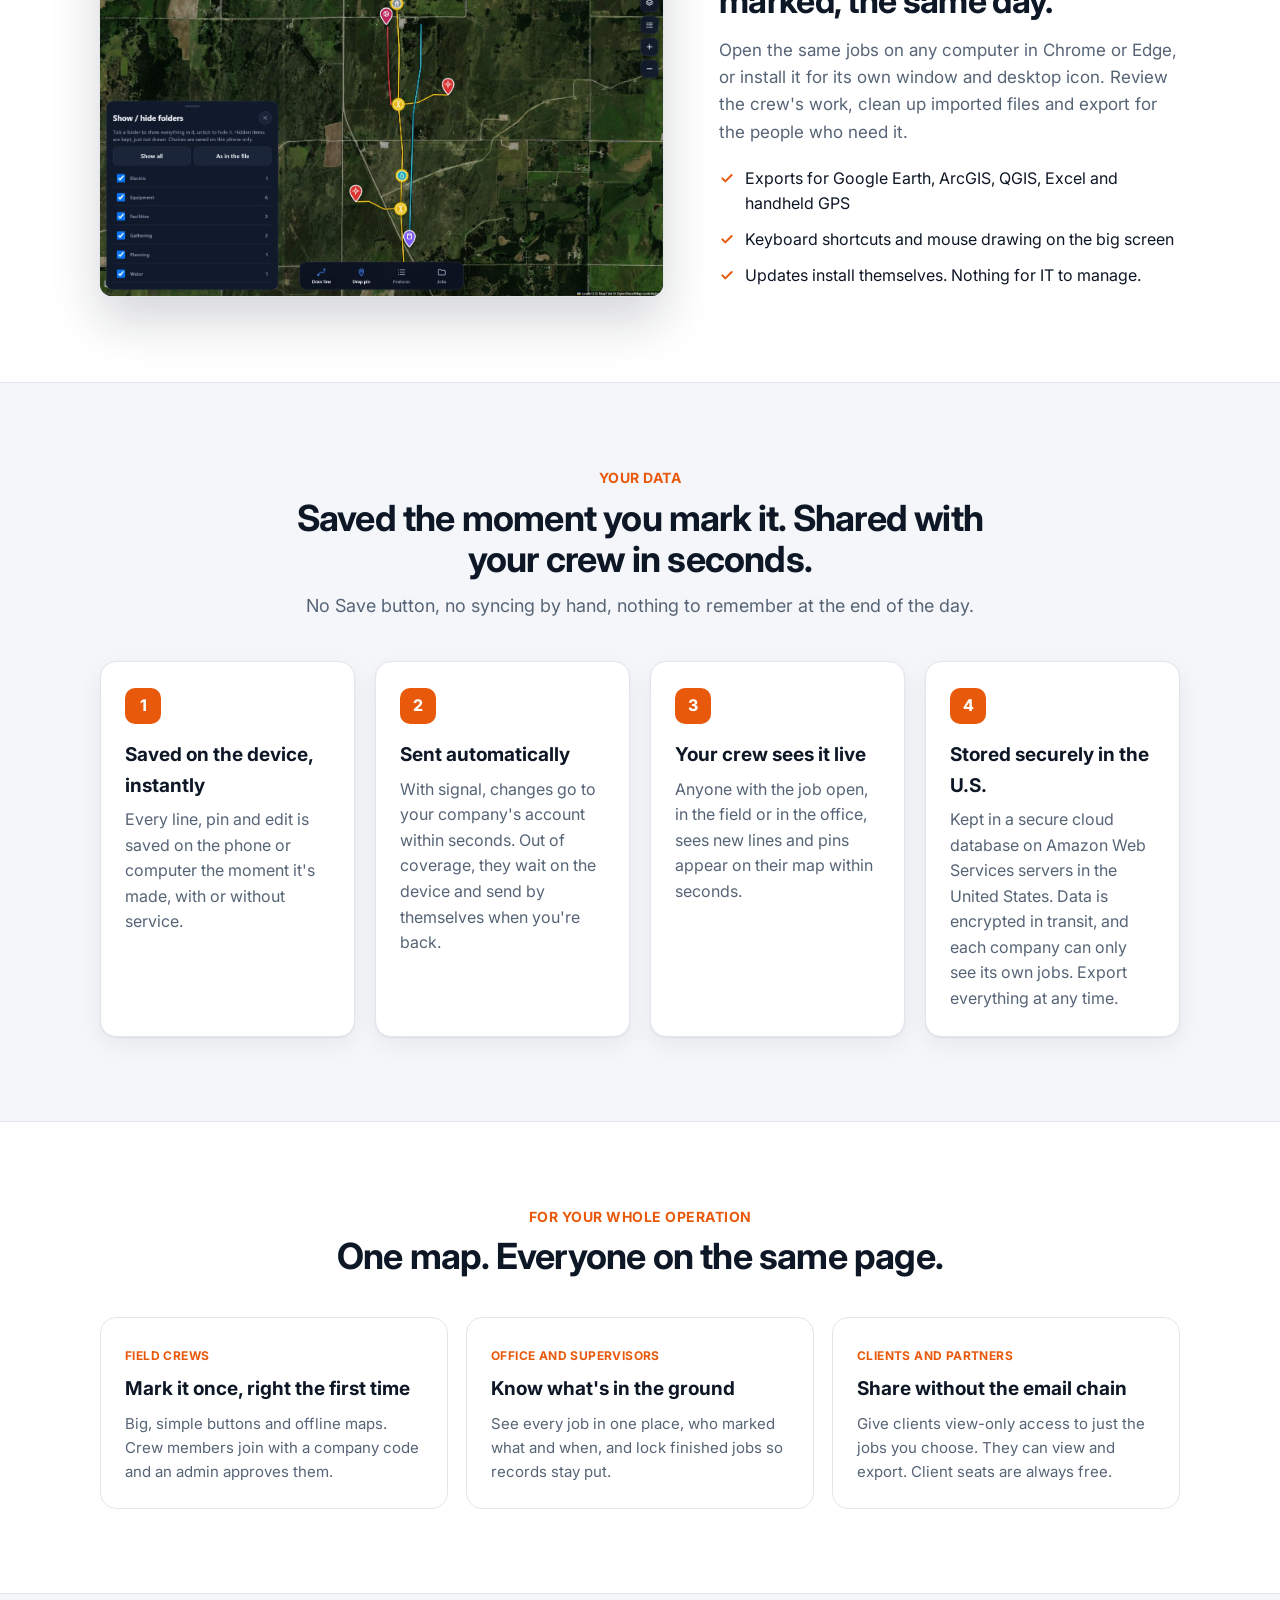
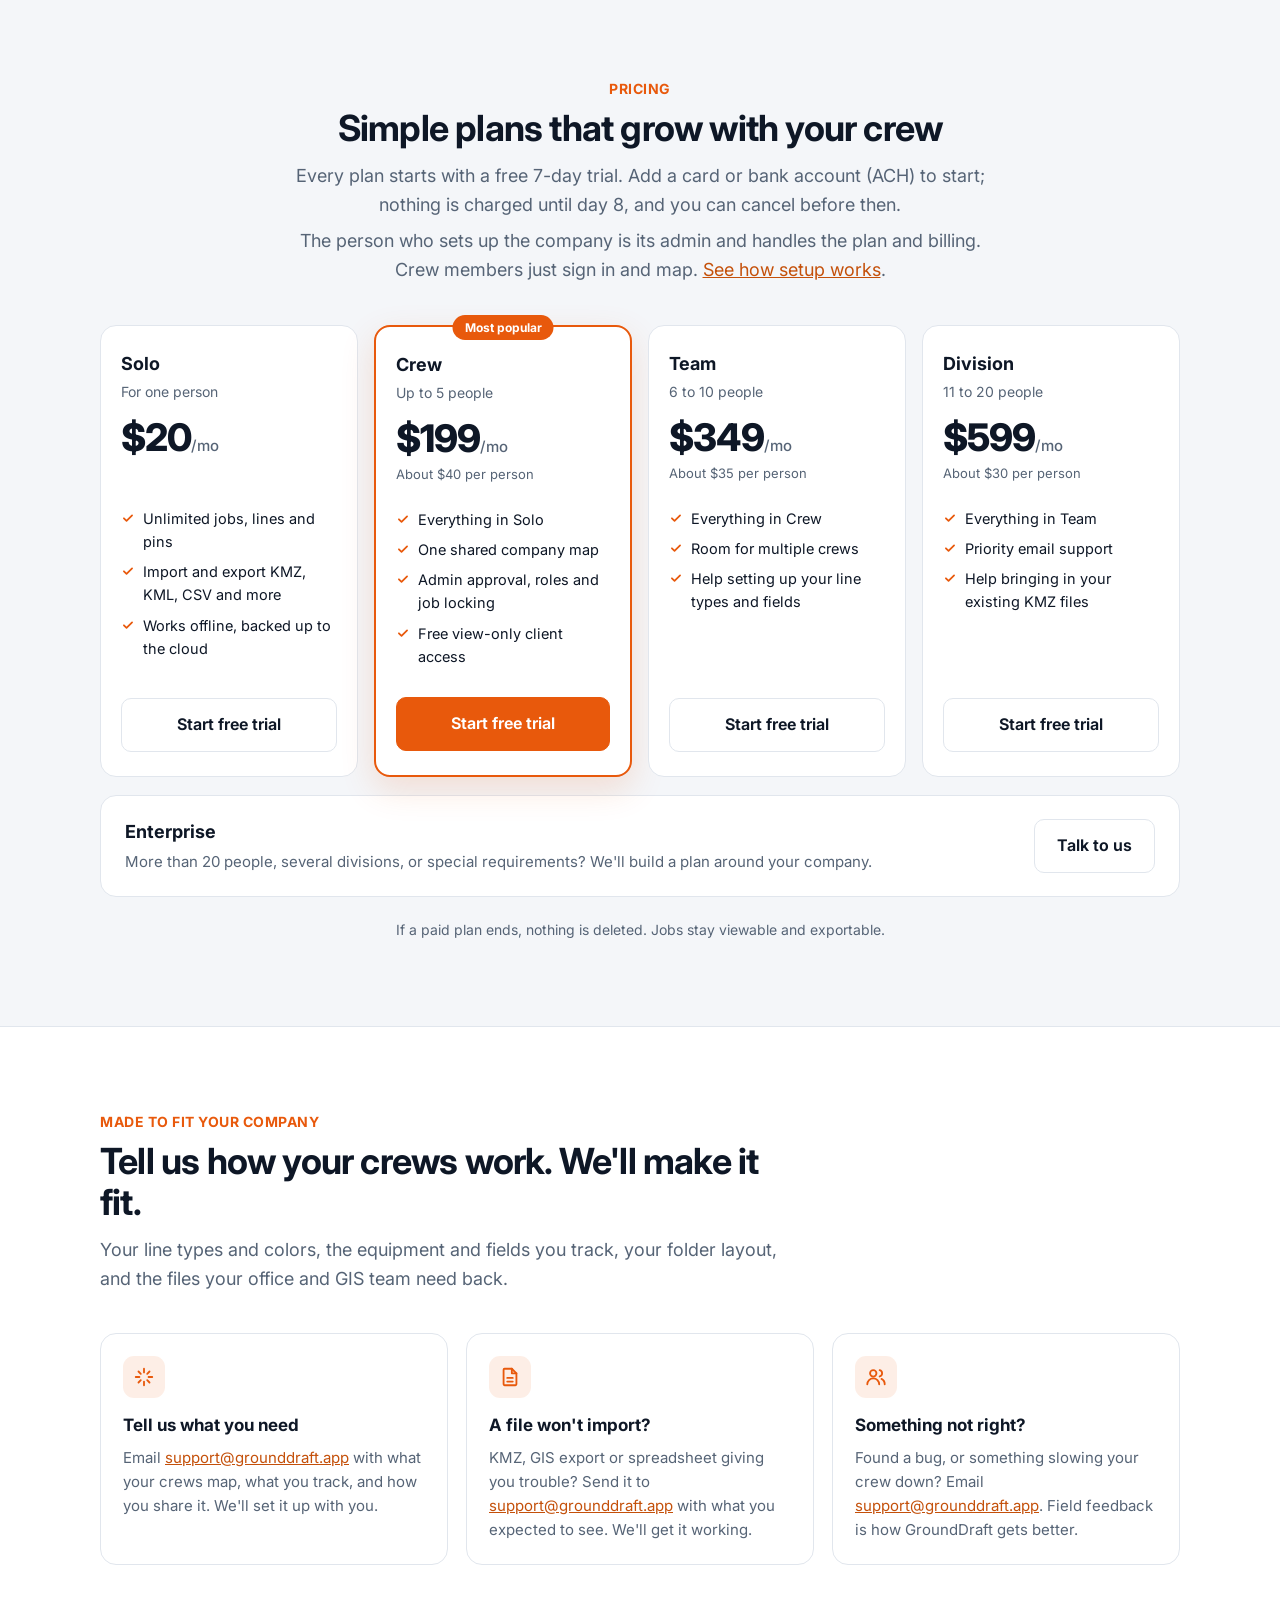
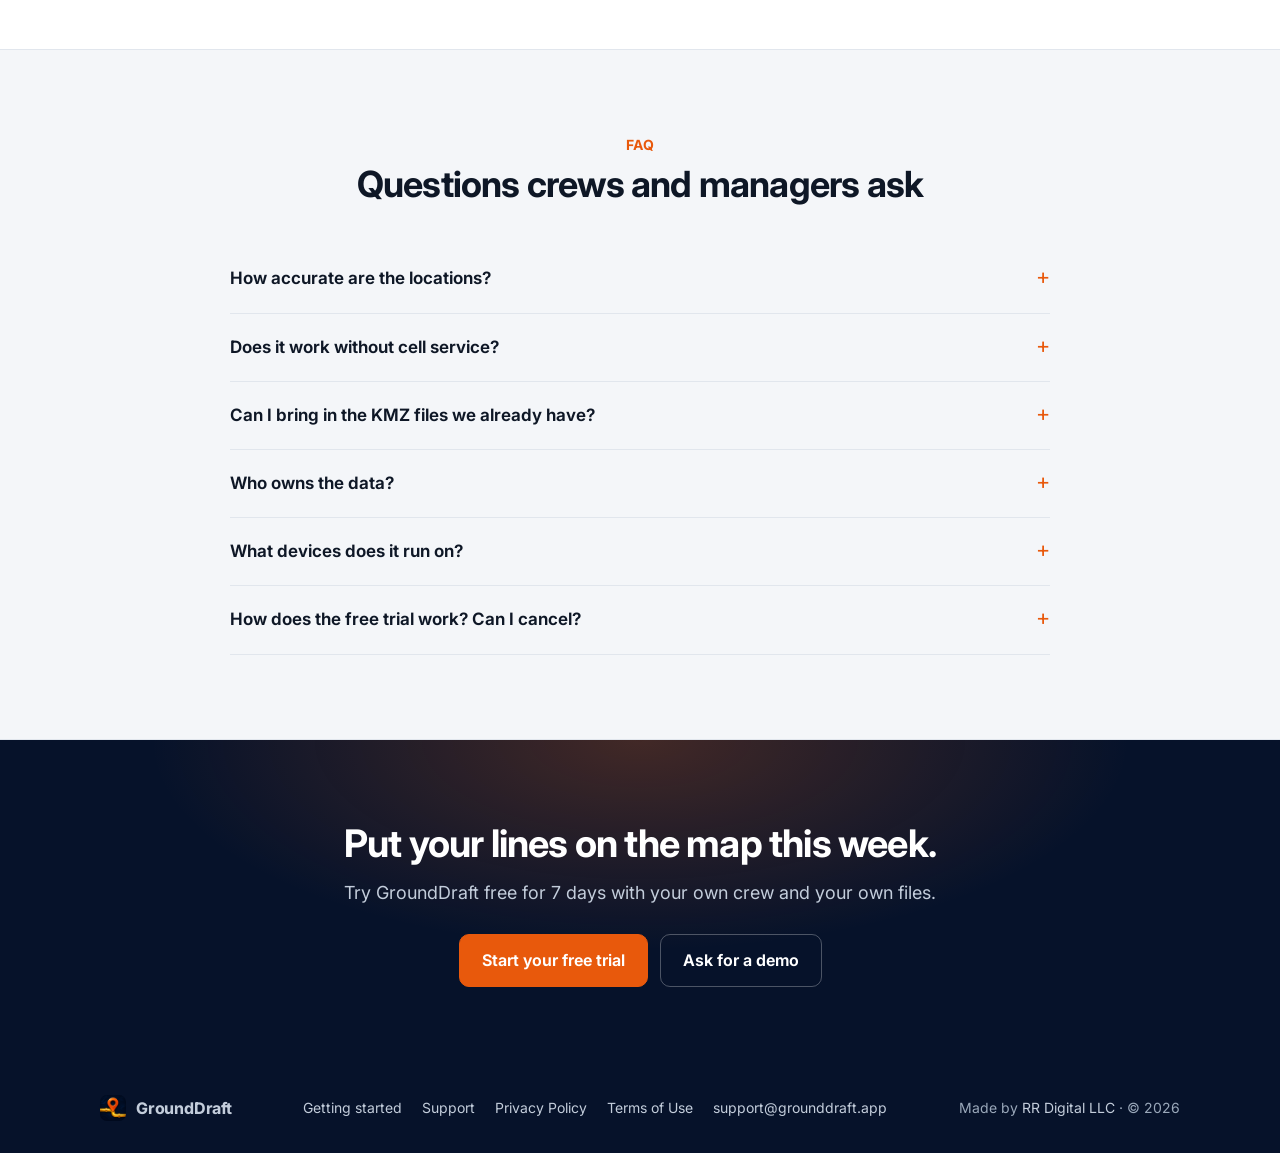
==== commit dd2b49ab: "Add a free demo request form, email only The top button now asks for a free demo; the 7-day trial st" ====
--- a/index.html
+++ b/index.html
@@ -51,15 +51,14 @@
       <p class="lead">Walk a line to trace it, drop pins on valves, wells and tanks, and record size, pressure and
         depth on the spot. Your crew, your office and your clients all work from the same map.</p>
       <div class="cta">
-        <a class="button primary" data-cta="top of page" href="https://app.grounddraft.app/">Start your free 7-day trial</a>
-        <a class="button ghost" href="#how">See how it works</a>
+        <a class="button primary" href="#demo">Get a free demo</a>
+        <a class="button ghost" data-cta="top of page" href="https://app.grounddraft.app/">Start 7-day free trial</a>
       </div>
       <ul class="hero-points">
-        <li><svg width="16" height="16"><use href="#i-check"/></svg>Nothing charged until day 8</li>
+        <li><svg width="16" height="16"><use href="#i-check"/></svg>Demo is free, no card, no account</li>
         <li><svg width="16" height="16"><use href="#i-check"/></svg>Works with no cell service</li>
         <li><svg width="16" height="16"><use href="#i-check"/></svg>KMZ in, KMZ out</li>
       </ul>
-      <p class="hero-demo">Want someone to walk you through it? <a href="mailto:support@grounddraft.app?subject=GroundDraft%20demo">Ask for a demo</a></p>
     </div>
     <div class="hero-art" aria-hidden="true">
       <div class="phone back"><img src="img/shot-details.jpg" alt="" width="632" height="1368"></div>
@@ -73,6 +72,32 @@
     <div><b>A documentation tool.</b> GroundDraft records what you and your crew mark. It does not locate or verify
     buried facilities, and locations are approximate. <b>Always call 811 before digging.</b></div></div>
 </div>
+
+<section class="block demo-band" id="demo">
+  <div class="wrap demo-grid">
+    <div class="section-head">
+      <p class="kicker">Free demo</p>
+      <h2>See your own lines on the map, free.</h2>
+      <p>Leave your email and we'll take it from there by email: a short video of GroundDraft on your own lines (or a sample field), then help uploading your KMZ files and setting up your account.</p>
+      <ul class="demo-points">
+        <li><svg width="16" height="16"><use href="#i-check"/></svg>No card, no call, no pressure</li>
+        <li><svg width="16" height="16"><use href="#i-check"/></svg>We help you upload your files and set up your account</li>
+        <li><svg width="16" height="16"><use href="#i-check"/></svg>All by email, within one business day</li>
+      </ul>
+    </div>
+    <form class="demo-form" id="demo-form">
+      <label>Your name<input name="name" autocomplete="name" placeholder="First and last name" maxlength="80"></label>
+      <label>Company<input name="company" autocomplete="organization" placeholder="Company or crew name" maxlength="80"></label>
+      <label>Email<input name="email" type="email" autocomplete="email" inputmode="email" placeholder="you@company.com" maxlength="120" required></label>
+      <label>How many people would use it?
+        <select name="size"><option>Just me</option><option>2 to 5</option><option>6 to 15</option><option>16 or more</option></select></label>
+      <label class="demo-hp" aria-hidden="true">Website<input name="website" tabindex="-1" autocomplete="off"></label>
+      <button class="button primary block" type="submit">Request my free demo</button>
+      <p class="demo-msg" role="status"></p>
+      <p class="demo-fine">Only used to set up your demo. Ready now? <a data-cta="demo form" href="https://app.grounddraft.app/">Start the 7-day trial</a>.</p>
+    </form>
+  </div>
+</section>
 
 <section class="block" id="how">
   <div class="wrap">
@@ -327,6 +352,32 @@
     JSON.stringify({ action: 'click', where: a.dataset.cta, source: source }));
 });
 </script>
+<!-- Demo request: sends the form to support@grounddraft.app -->
+<script>
+(function () {
+  var f = document.getElementById('demo-form');
+  if (!f) return;
+  var msg = f.querySelector('.demo-msg'), btn = f.querySelector('button');
+  f.addEventListener('submit', function (e) {
+    e.preventDefault();
+    var d = Object.fromEntries(new FormData(f));
+    d.action = 'demo';
+    d.source = new URLSearchParams(location.search).get('utm_source') || '';
+    btn.disabled = true; btn.textContent = 'Sending...'; msg.textContent = ''; msg.className = 'demo-msg';
+    fetch('https://wbzfvgzzdwdvgbkfggzn.supabase.co/functions/v1/account-events', {
+      method: 'POST', headers: { 'Content-Type': 'application/json' }, body: JSON.stringify(d)
+    }).then(function (r) { return r.json().then(function (j) { if (!r.ok) throw new Error(j.error || 'failed'); }); })
+      .then(function () {
+        f.innerHTML = '<div class="demo-done"><h3>Thanks, you’re on the list.</h3><p>We’ll email you within one business day. Have KMZ files? Reply with them and we’ll help you get set up. Check your spam folder for support@grounddraft.app.</p></div>';
+      })
+      .catch(function (err) {
+        btn.disabled = false; btn.textContent = 'Request my free demo'; msg.className = 'demo-msg err';
+        msg.innerHTML = (err.message && err.message !== 'failed' ? err.message : 'That didn’t go through.') +
+          ' You can also email <a href="mailto:support@grounddraft.app?subject=GroundDraft%20demo">support@grounddraft.app</a>.';
+      });
+  });
+})();
+</script>
 <!-- Cloudflare Web Analytics: counts visits without cookies --><script defer src='https://static.cloudflareinsights.com/beacon.min.js' data-cf-beacon='{"token": "ceca91ece9524c42bbc29e8f4c7ce8b6"}'></script>
 </body>
 </html>
--- a/style.css
+++ b/style.css
@@ -294,3 +294,21 @@
 .roles-table td:last-child { white-space: nowrap; }
 main.narrow ol li, main.narrow ul li { margin: 6px 0; }
 .plan .billnote { font-size: 13px; color: var(--muted); margin: -10px 0 16px; }
+
+/* Free demo request */
+.demo-band { background: var(--panel); border-bottom: 1px solid var(--line); }
+.demo-grid { display: grid; grid-template-columns: 1fr 1fr; gap: 48px; align-items: start; }
+.demo-points { list-style: none; padding: 0; margin: 22px 0 0; display: grid; gap: 10px; color: var(--text); font-weight: 600; }
+.demo-points li { display: flex; gap: 10px; align-items: center; }
+.demo-points svg { color: var(--accent); flex: none; }
+.demo-form { background: var(--card); border: 1px solid var(--line); border-radius: 16px; padding: 24px; box-shadow: var(--shadow); display: grid; gap: 14px; }
+.demo-form label { display: grid; gap: 6px; font-weight: 600; font-size: 15px; }
+.demo-form input, .demo-form select { font: inherit; font-weight: 400; padding: 12px 14px; border: 1px solid var(--line); border-radius: 10px; background: var(--bg); color: var(--text); }
+.demo-form .demo-hp { position: absolute; left: -9999px; width: 1px; height: 1px; overflow: hidden; }
+.demo-msg { margin: 0; font-size: 14px; text-align: center; }
+.demo-msg:empty { display: none; }
+.demo-msg.err { color: #c62828; }
+.demo-fine { margin: 0; color: var(--muted); font-size: 14px; text-align: center; }
+.demo-done h3 { margin: 0 0 8px; font-size: 22px; }
+.demo-done p { margin: 0; color: var(--muted); }
+@media (max-width: 860px) { .demo-grid { grid-template-columns: 1fr; gap: 24px; } }
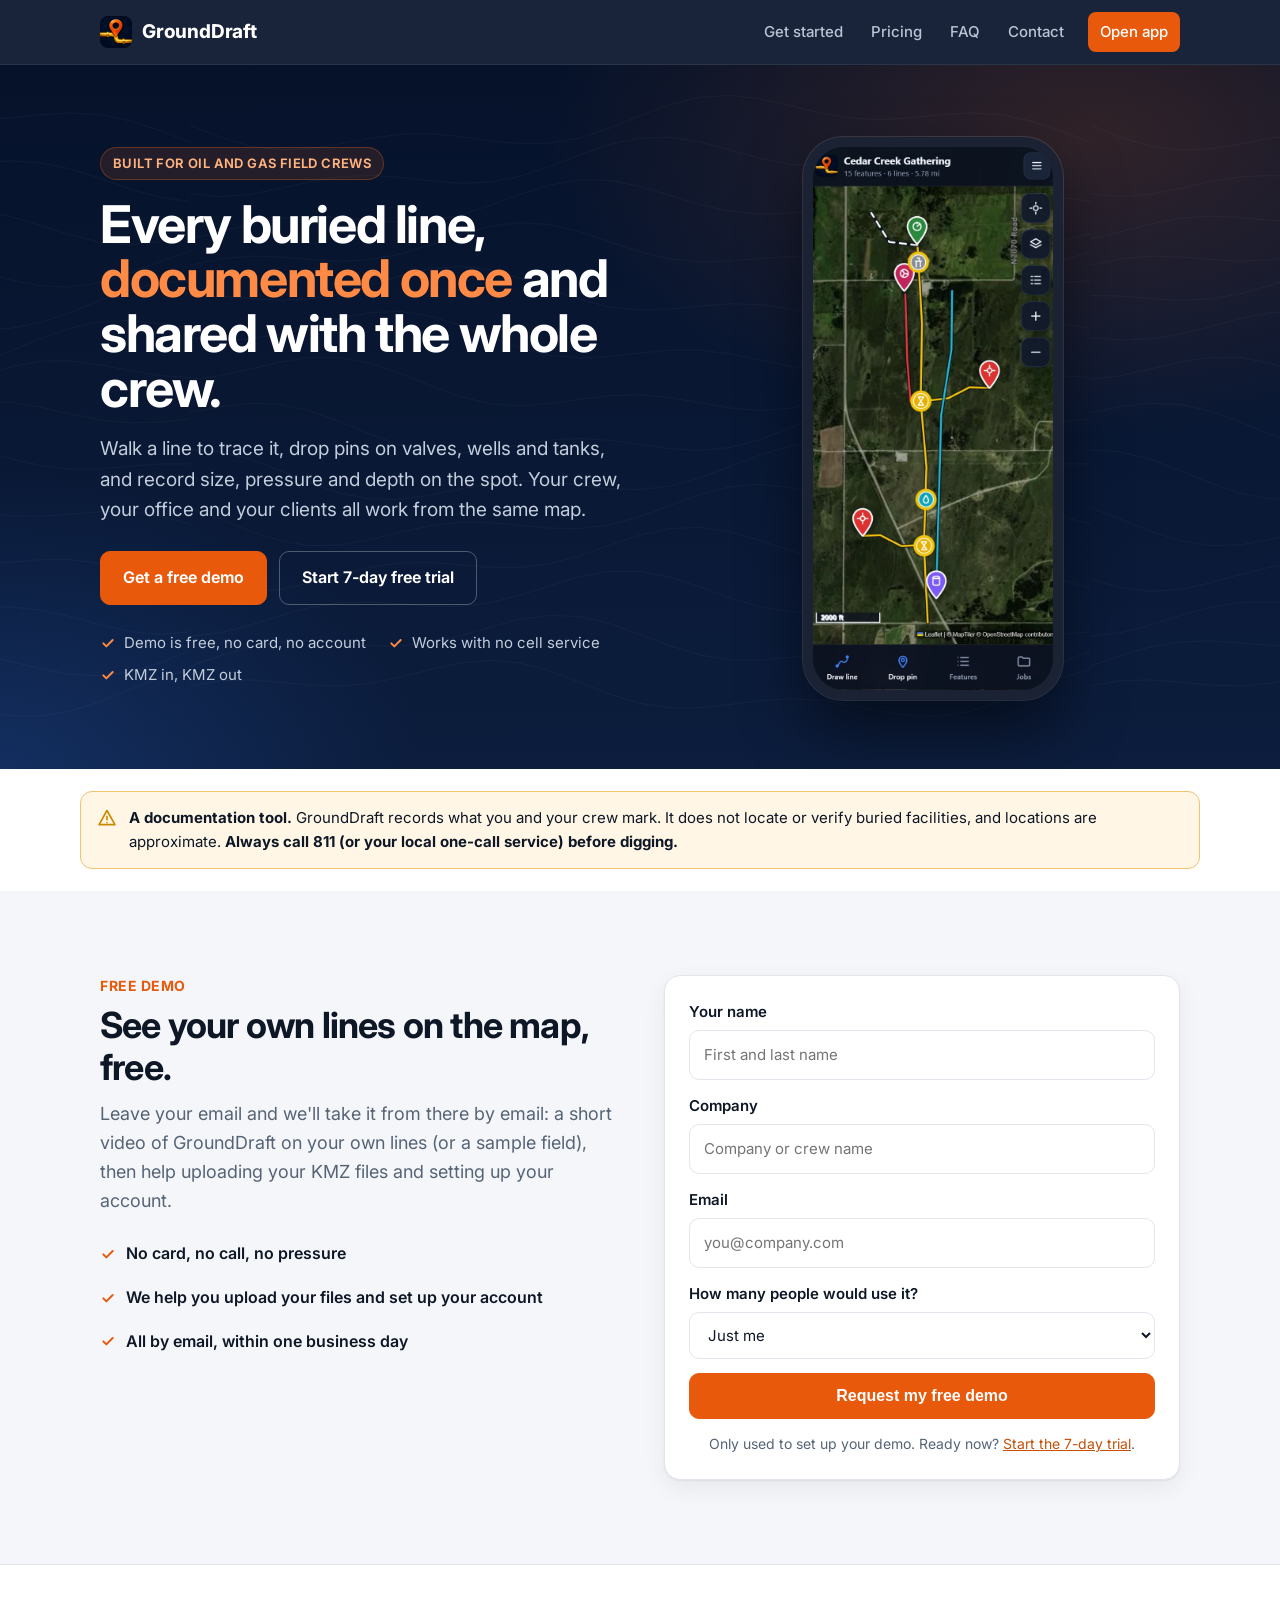
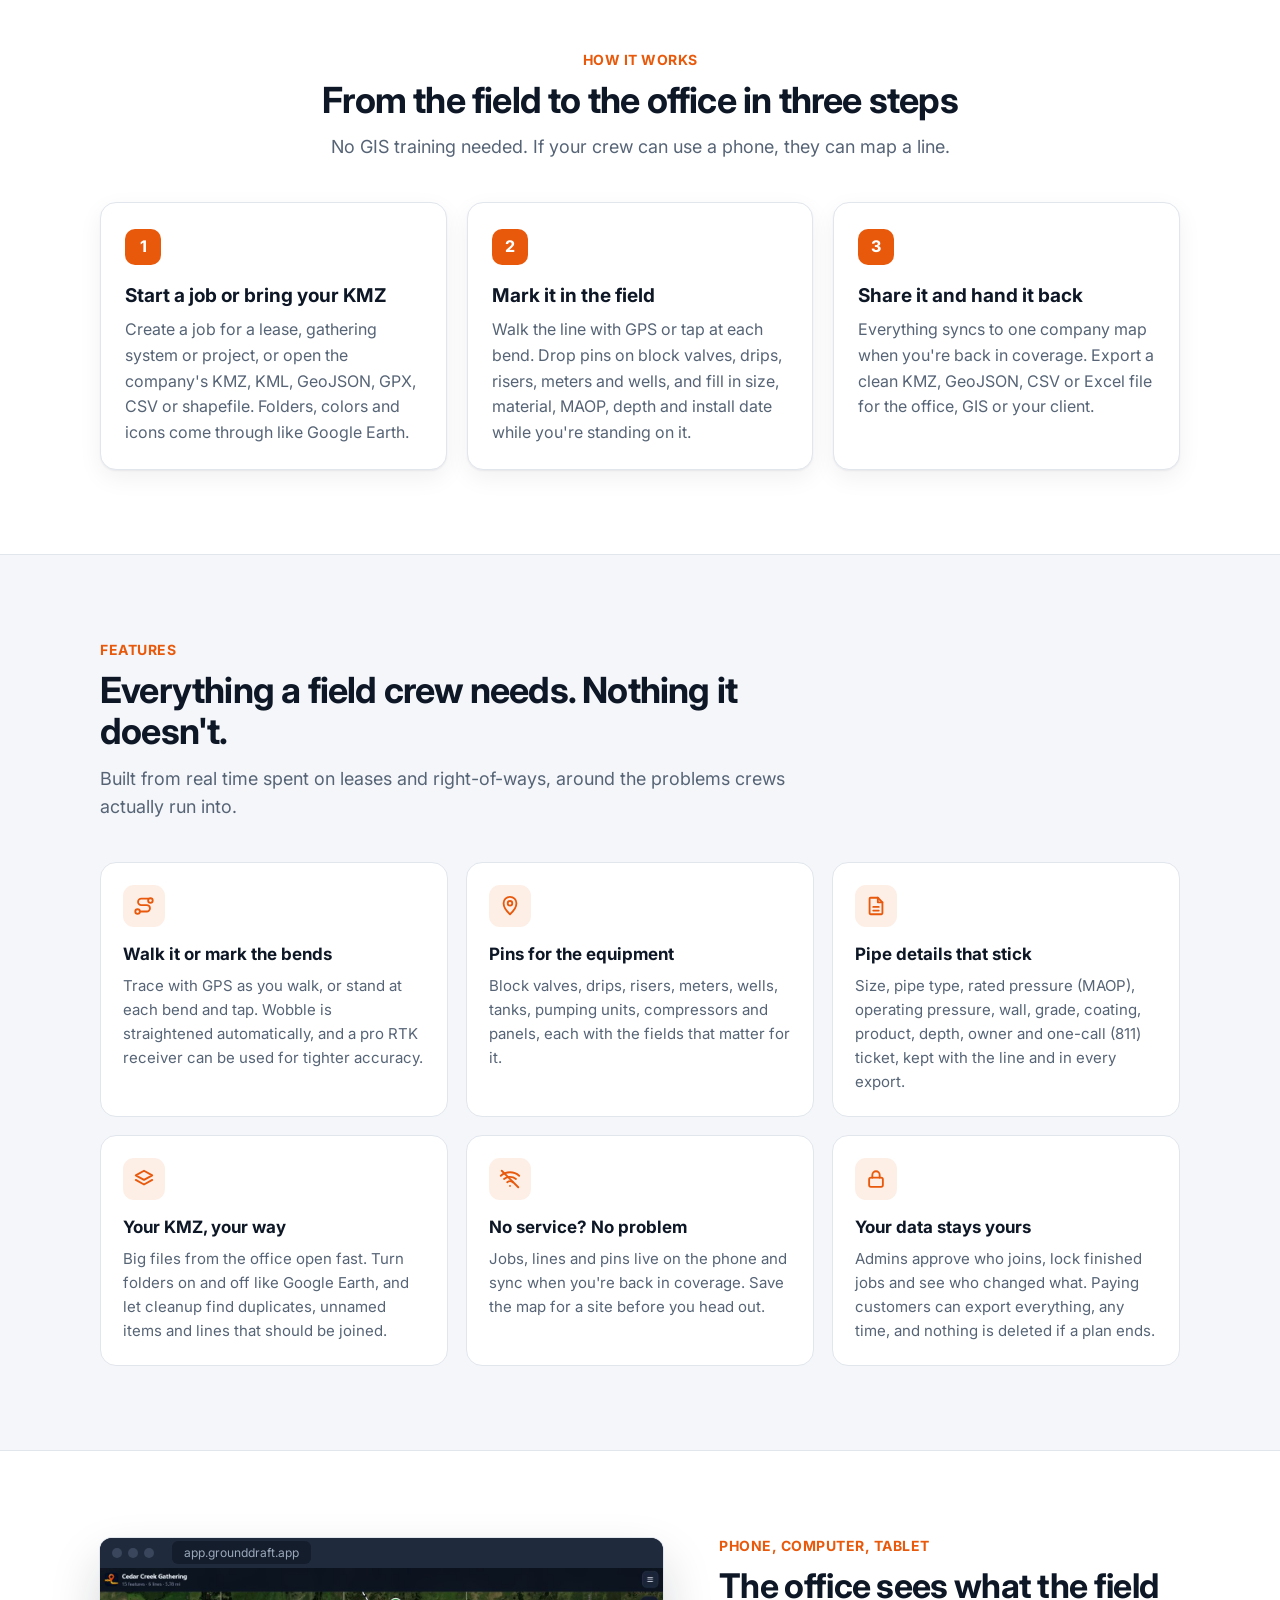
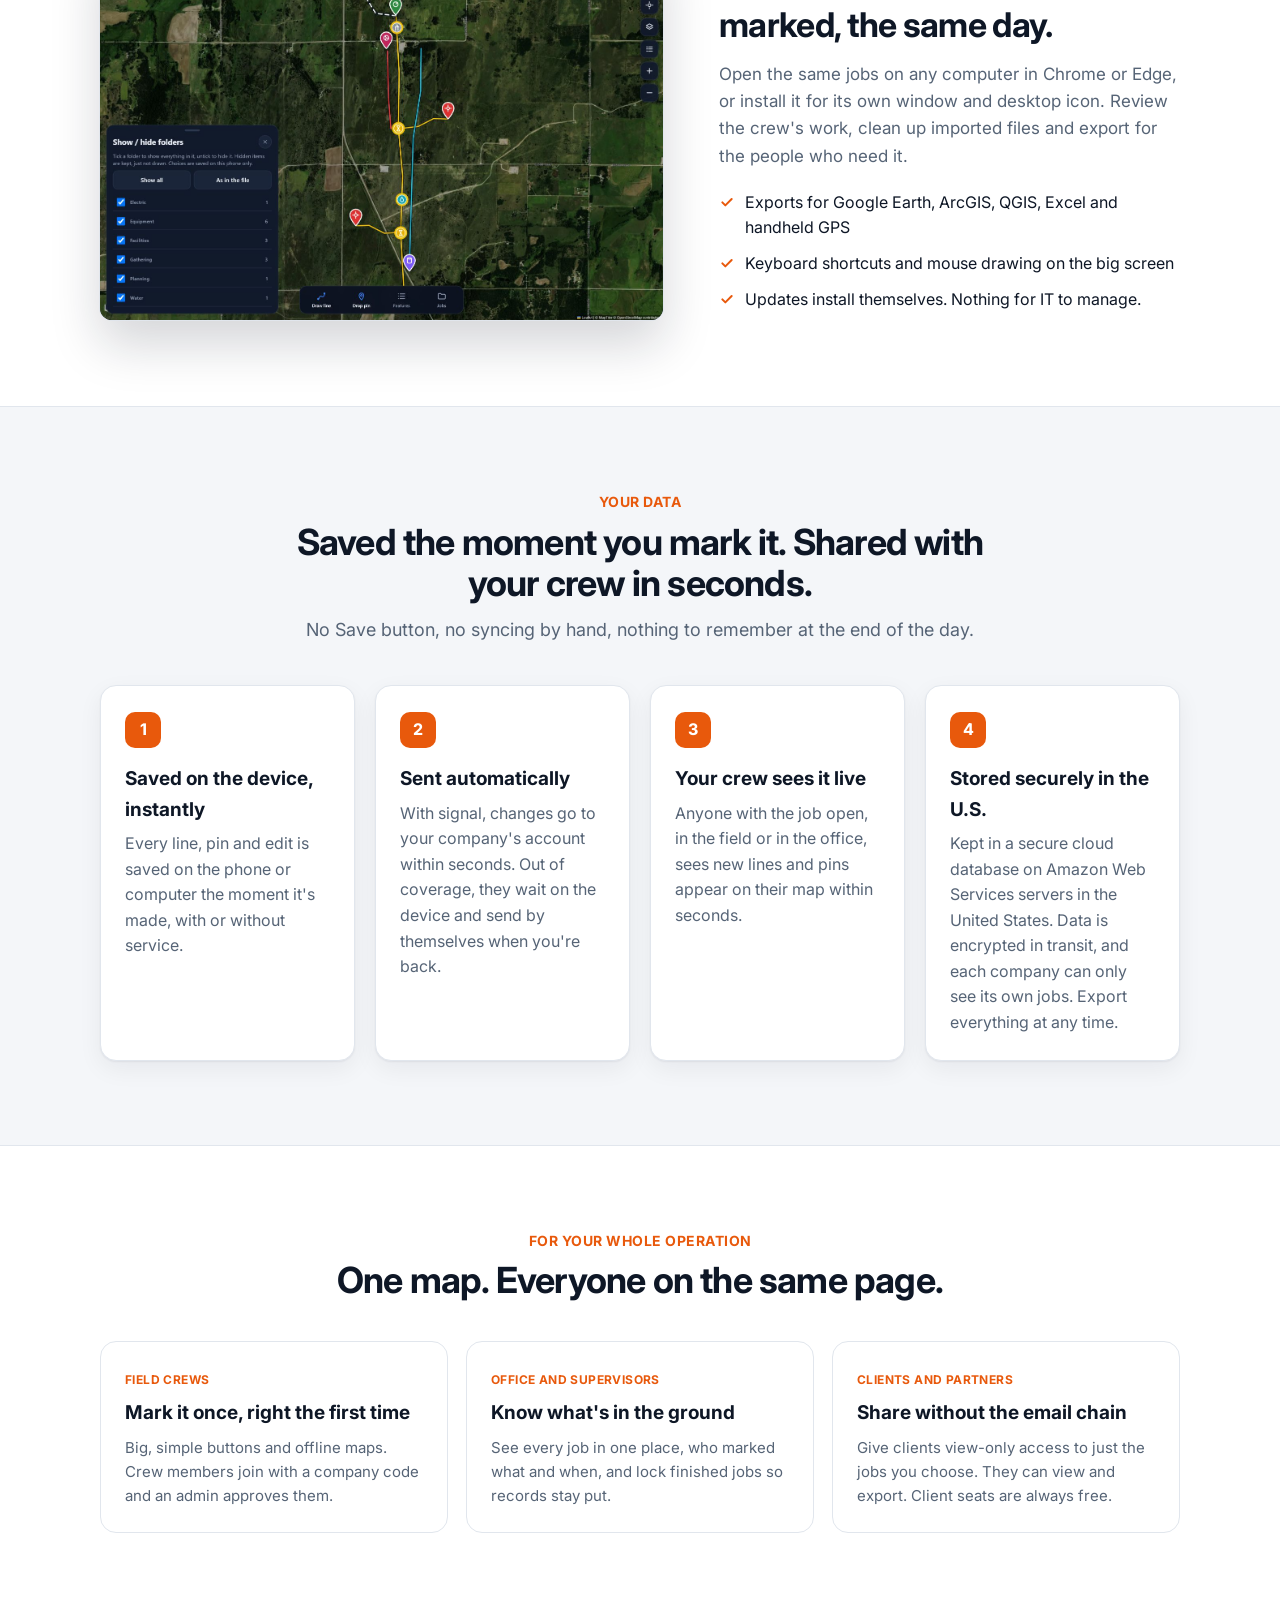
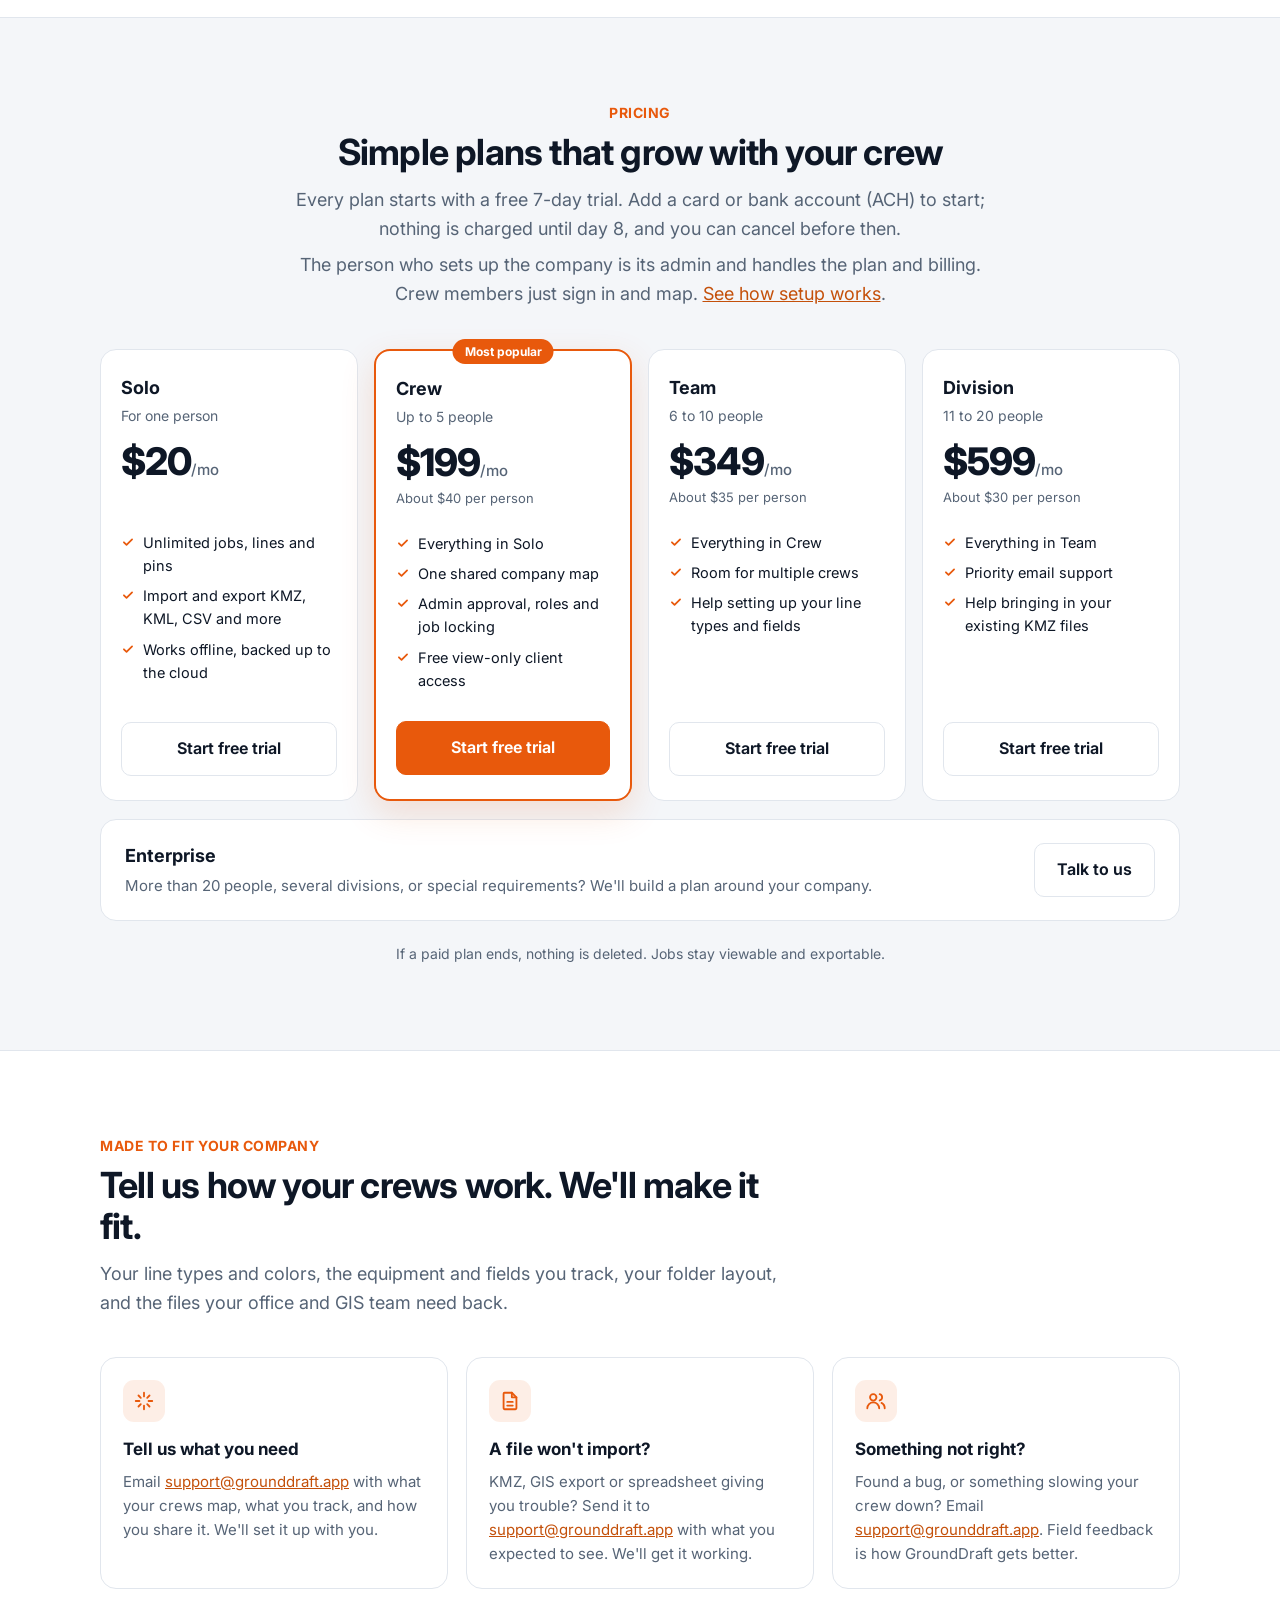
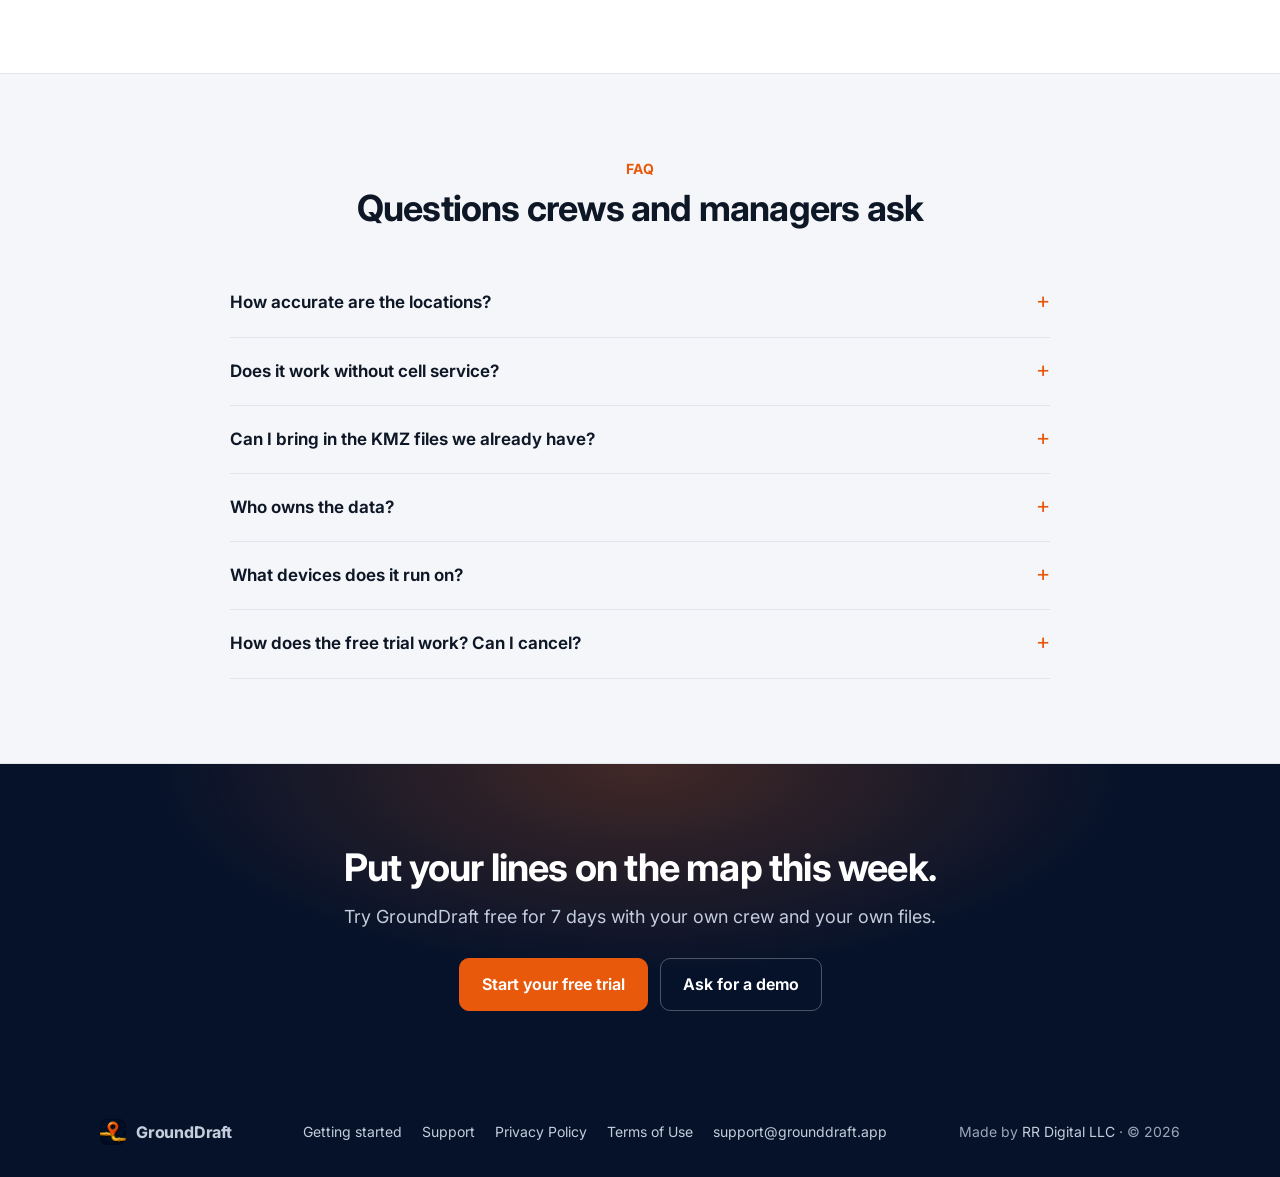
==== commit dd3a1dc9: "Safety reminders: "Always call 811 (or your local one-call service)" The everyday reminders now work" ====
--- a/index.html
+++ b/index.html
@@ -70,7 +70,7 @@
 <div class="wrap safety-row">
   <div class="safety"><svg width="20" height="20"><use href="#i-warn"/></svg>
     <div><b>A documentation tool.</b> GroundDraft records what you and your crew mark. It does not locate or verify
-    buried facilities, and locations are approximate. <b>Always call 811 before digging.</b></div></div>
+    buried facilities, and locations are approximate. <b>Always call 811 (or your local one-call service) before digging.</b></div></div>
 </div>
 
 <section class="block demo-band" id="demo">
@@ -136,7 +136,7 @@
         compressors and panels, each with the fields that matter for it.</p></div>
       <div class="feature"><div class="ic"><svg width="22" height="22"><use href="#i-file"/></svg></div>
         <h3>Pipe details that stick</h3><p>Size, pipe type, rated pressure (MAOP), operating pressure, wall,
-        grade, coating, product, depth, owner and 811 ticket, kept with the line and in every export.</p></div>
+        grade, coating, product, depth, owner and one-call (811) ticket, kept with the line and in every export.</p></div>
       <div class="feature"><div class="ic"><svg width="22" height="22"><use href="#i-layers"/></svg></div>
         <h3>Your KMZ, your way</h3><p>Big files from the office open fast. Turn folders on and off like Google
         Earth, and let cleanup find duplicates, unnamed items and lines that should be joined.</p></div>
@@ -298,7 +298,7 @@
         <p>Phone GPS is usually within about 10 to 16 feet in open sky, and less accurate near buildings, trees or
         equipment. A professional RTK receiver can get within inches when it's set up correctly. Every point keeps
         its accuracy reading, so you always know how good a mark is. GroundDraft is a documentation tool: it does not
-        locate or verify buried facilities, and you should always call 811 before digging.</p></details>
+        locate or verify buried facilities, and you should always call 811 (or your local one-call service) before digging.</p></details>
       <details><summary>Does it work without cell service?</summary>
         <p>Yes. Jobs, lines and pins are saved on the device and sync when you're back in coverage. Save the map
         for an area before you head out and the background imagery is there too.</p></details>
